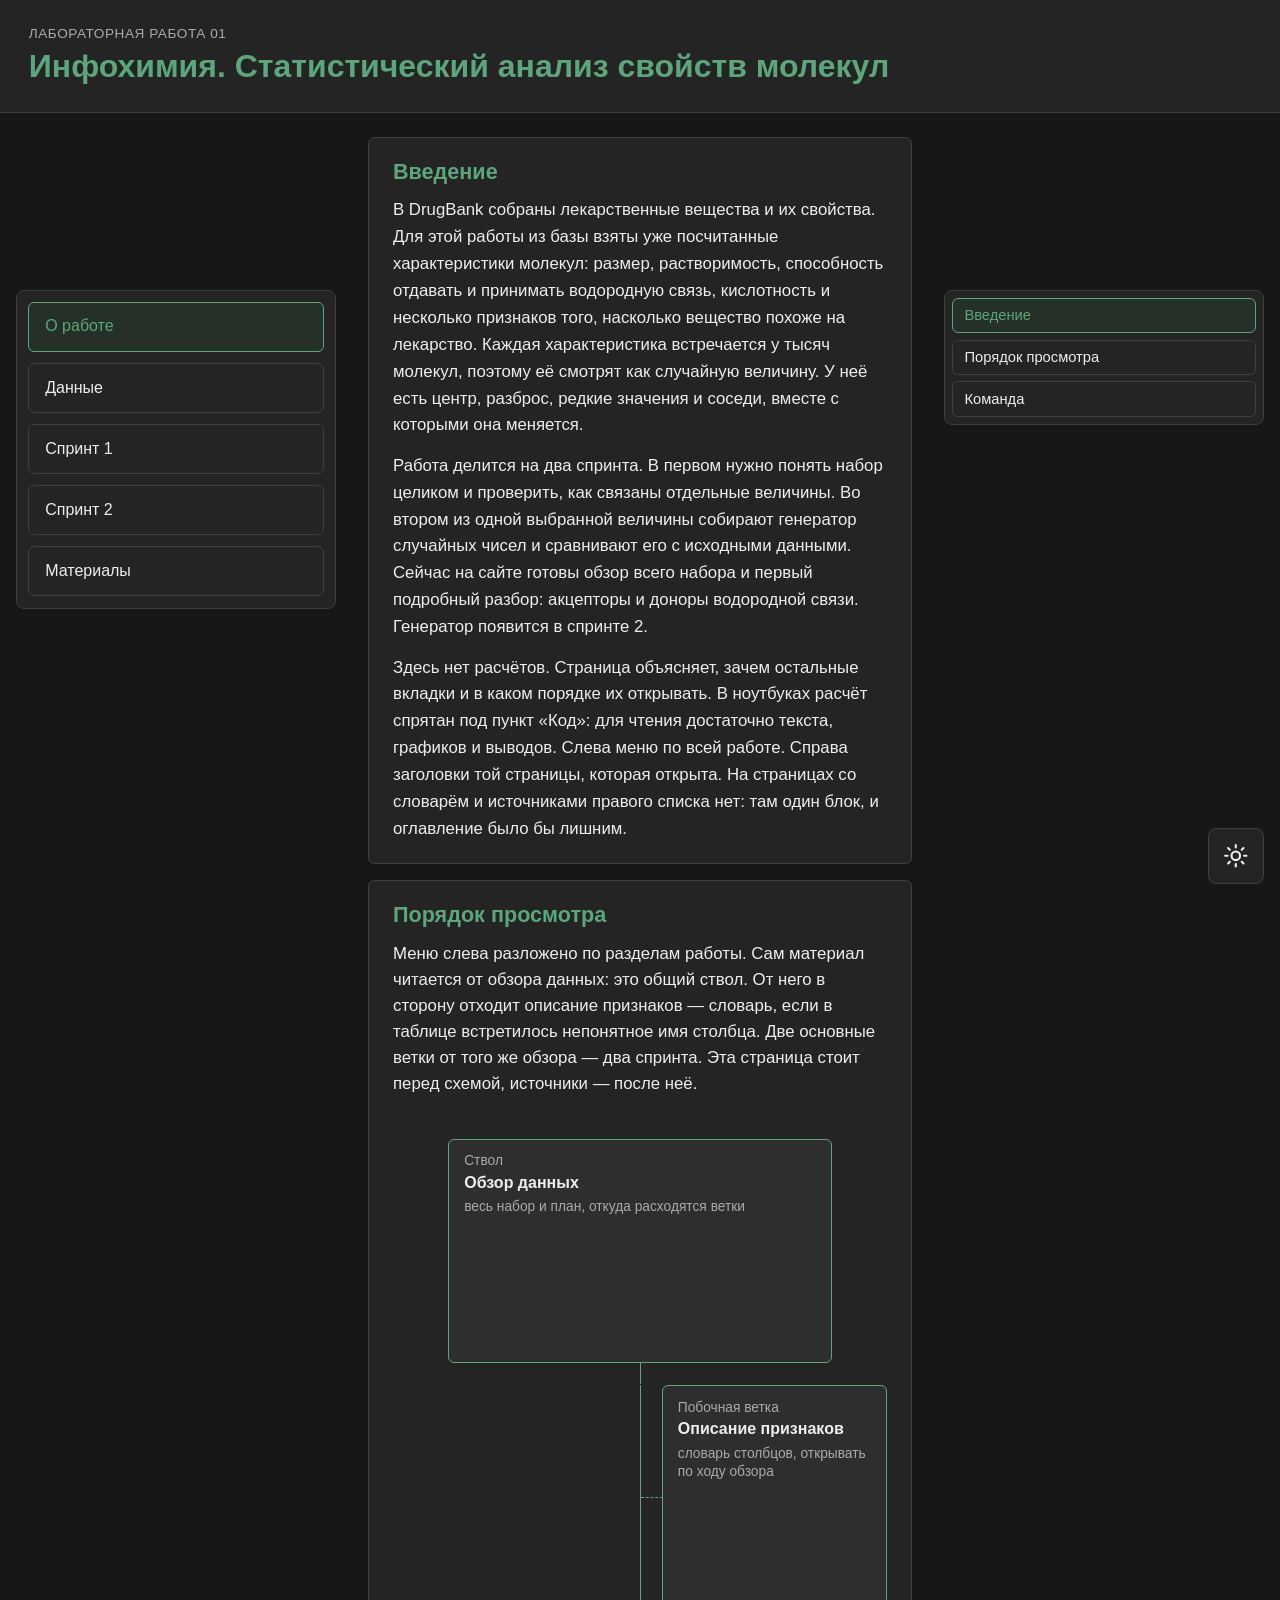
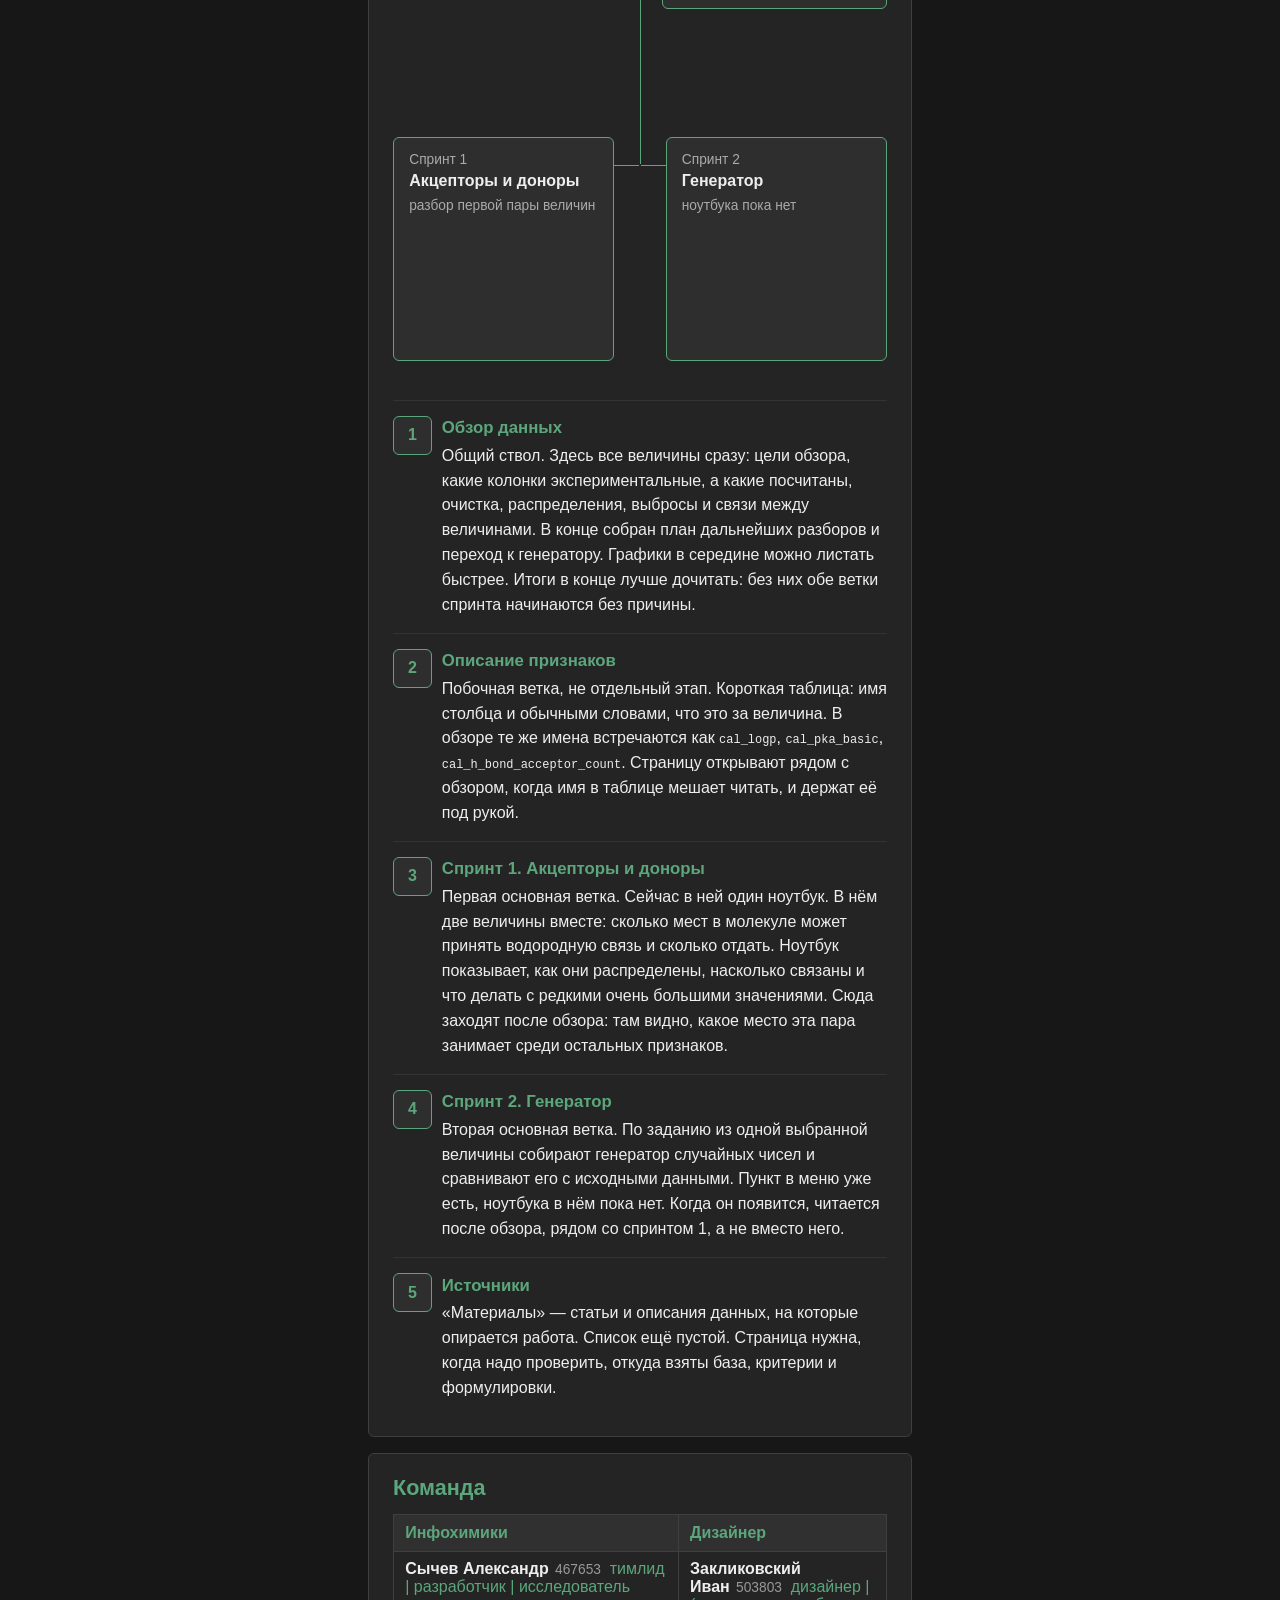
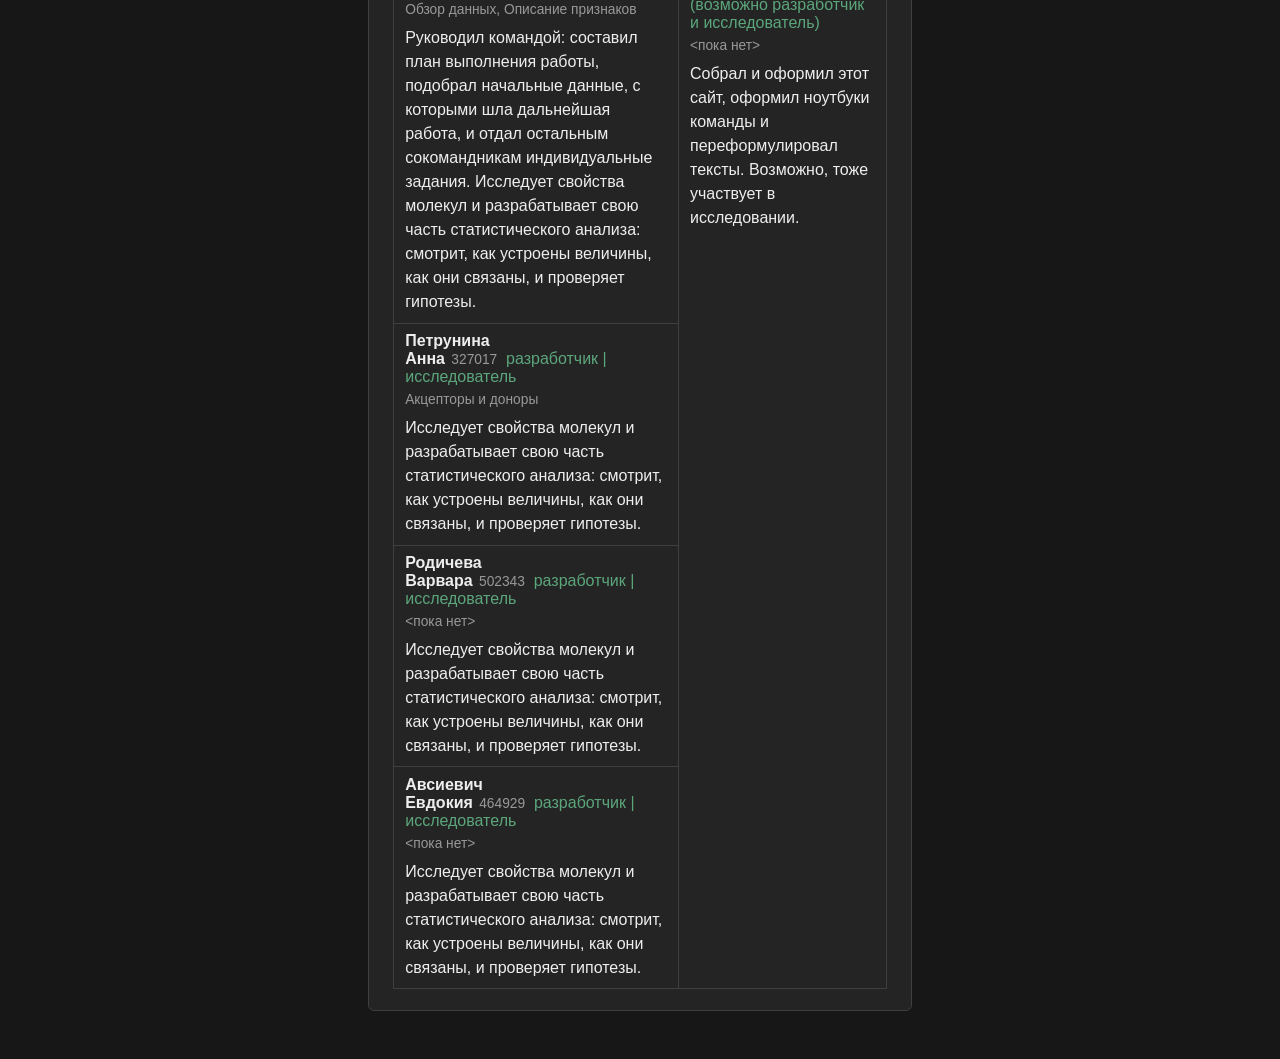
==== docs/index.html @ 73a04fc3 "docs: оформление ноутбуков - графики/таблицы/код" ====
<!DOCTYPE html>
<html lang="ru">
<head><script>(function(){try{if(localStorage.getItem('theme')!=='light')document.documentElement.setAttribute('data-theme','dark');}catch(e){}})();</script>
<meta charset="utf-8">
<title>Инфохимия. Статистический анализ свойств молекул</title>
</head>
<body>
<section class="panel" id="vvedenie"><h2>Введение</h2><div class="prose">
<p>В DrugBank собраны лекарственные вещества и их свойства. Для этой работы из базы взяты уже посчитанные характеристики молекул: размер, растворимость, способность отдавать и принимать водородную связь, кислотность и несколько признаков того, насколько вещество похоже на лекарство. Каждая характеристика встречается у тысяч молекул, поэтому её смотрят как случайную величину. У неё есть центр, разброс, редкие значения и соседи, вместе с которыми она меняется.</p>
<p>Работа делится на два спринта. В первом нужно понять набор целиком и проверить, как связаны отдельные величины. Во втором из одной выбранной величины собирают генератор случайных чисел и сравнивают его с исходными данными. Сейчас на сайте готовы обзор всего набора и первый подробный разбор: акцепторы и доноры водородной связи. Генератор появится в спринте 2.</p>
<p>Здесь нет расчётов. Страница объясняет, зачем остальные вкладки и в каком порядке их открывать. В ноутбуках расчёт спрятан под пункт «Код»: для чтения достаточно текста, графиков и выводов. Слева меню по всей работе. Справа заголовки той страницы, которая открыта. На страницах со словарём и источниками правого списка нет: там один блок, и оглавление было бы лишним.</p>
</div></section><section class="panel" id="poryadok"><h2>Порядок просмотра</h2>
<p class="lead">Меню слева разложено по разделам работы. Сам материал читается от обзора данных: это общий ствол. От него в сторону отходит описание признаков — словарь, если в таблице встретилось непонятное имя столбца. Две основные ветки от того же обзора — два спринта. Эта страница стоит перед схемой, источники — после неё.</p>
<div class="tree">
<div class="scheme-card tree-root"><span>Ствол</span><strong>Обзор данных</strong><span class="note">весь набор и план, откуда расходятся ветки</span></div>
<div class="tree-side"><div class="scheme-card"><span>Побочная ветка</span><strong>Описание признаков</strong><span class="note">словарь столбцов, открывать по ходу обзора</span></div></div>
<div class="tree-fork">
<div class="scheme-card"><span>Спринт 1</span><strong>Акцепторы и доноры</strong><span class="note">разбор первой пары величин</span></div>
<div class="scheme-card"><span>Спринт 2</span><strong>Генератор</strong><span class="note">ноутбука пока нет</span></div>
</div>
</div>
<ol class="route">
<li><div>
<h3>Обзор данных</h3>
<p>Общий ствол. Здесь все величины сразу: цели обзора, какие колонки экспериментальные, а какие посчитаны, очистка, распределения, выбросы и связи между величинами. В конце собран план дальнейших разборов и переход к генератору. Графики в середине можно листать быстрее. Итоги в конце лучше дочитать: без них обе ветки спринта начинаются без причины.</p>
</div></li>
<li><div>
<h3>Описание признаков</h3>
<p>Побочная ветка, не отдельный этап. Короткая таблица: имя столбца и обычными словами, что это за величина. В обзоре те же имена встречаются как <span class="code">cal_logp</span>, <span class="code">cal_pka_basic</span>, <span class="code">cal_h_bond_acceptor_count</span>. Страницу открывают рядом с обзором, когда имя в таблице мешает читать, и держат её под рукой.</p>
</div></li>
<li><div>
<h3>Спринт 1. Акцепторы и доноры</h3>
<p>Первая основная ветка. Сейчас в ней один ноутбук. В нём две величины вместе: сколько мест в молекуле может принять водородную связь и сколько отдать. Ноутбук показывает, как они распределены, насколько связаны и что делать с редкими очень большими значениями. Сюда заходят после обзора: там видно, какое место эта пара занимает среди остальных признаков.</p>
</div></li>
<li><div>
<h3>Спринт 2. Генератор</h3>
<p>Вторая основная ветка. По заданию из одной выбранной величины собирают генератор случайных чисел и сравнивают его с исходными данными. Пункт в меню уже есть, ноутбука в нём пока нет. Когда он появится, читается после обзора, рядом со спринтом 1, а не вместо него.</p>
</div></li>
<li><div>
<h3>Источники</h3>
<p>«Материалы» — статьи и описания данных, на которые опирается работа. Список ещё пустой. Страница нужна, когда надо проверить, откуда взяты база, критерии и формулировки.</p>
</div></li>
</ol>
</section><section class="panel" id="komanda"><h2>Команда</h2>
<table class="team">
<thead><tr><th>Инфохимики</th><th>Дизайнер</th></tr></thead>
<tbody>
<tr>
<td>
<p class="who">Сычев Александр<span class="isu">467653</span><span class="roles">тимлид | разработчик | исследователь</span></p>
<p class="files">Обзор данных, Описание признаков</p>
<p class="role">Руководил командой: составил план выполнения работы, подобрал начальные данные, с которыми шла дальнейшая работа, и отдал остальным сокомандникам индивидуальные задания. Исследует свойства молекул и разрабатывает свою часть статистического анализа: смотрит, как устроены величины, как они связаны, и проверяет гипотезы.</p>
</td>
<td rowspan="4">
<p class="who">Закликовский Иван<span class="isu">503803</span><span class="roles">дизайнер | (возможно разработчик и исследователь)</span></p>
<p class="files">&lt;пока нет&gt;</p>
<p class="role">Собрал и оформил этот сайт, оформил ноутбуки команды и переформулировал тексты. Возможно, тоже участвует в исследовании.</p>
</td>
</tr>
<tr>
<td>
<p class="who">Петрунина Анна<span class="isu">327017</span><span class="roles">разработчик | исследователь</span></p>
<p class="files">Акцепторы и доноры</p>
<p class="role">Исследует свойства молекул и разрабатывает свою часть статистического анализа: смотрит, как устроены величины, как они связаны, и проверяет гипотезы.</p>
</td>
</tr>
<tr>
<td>
<p class="who">Родичева Варвара<span class="isu">502343</span><span class="roles">разработчик | исследователь</span></p>
<p class="files">&lt;пока нет&gt;</p>
<p class="role">Исследует свойства молекул и разрабатывает свою часть статистического анализа: смотрит, как устроены величины, как они связаны, и проверяет гипотезы.</p>
</td>
</tr>
<tr>
<td>
<p class="who">Авсиевич Евдокия<span class="isu">464929</span><span class="roles">разработчик | исследователь</span></p>
<p class="files">&lt;пока нет&gt;</p>
<p class="role">Исследует свойства молекул и разрабатывает свою часть статистического анализа: смотрит, как устроены величины, как они связаны, и проверяет гипотезы.</p>
</td>
</tr>
</tbody>
</table>
</section>

<style>
:root {
    color-scheme: light;
    --bg: #f6f6f6;
    --surface: #fff;
    --surface-2: #fafafa;
    --text: #222;
    --muted: #666;
    --muted-2: #777;
    --line: #ddd;
    --line-soft: #eee;
    --line-faint: #e4e4e4;
    --hover: #eee;
    --current: #ddd;
    --table-head: #f3f3f3;
    --scheme-line: #146c34;
    --scheme-dash: #146c34;
    --heading: #146c34;
    --accent-bg: #e7f5ec;
}
html[data-theme="dark"] {
    color-scheme: dark;
    --bg: #171717;
    --surface: #242424;
    --surface-2: #2e2e2e;
    --text: #eee;
    --muted: #aaa;
    --muted-2: #999;
    --line: #3f3f3f;
    --line-soft: #333;
    --line-faint: #3a3a3a;
    --hover: #353535;
    --current: #454545;
    --table-head: #303030;
    --scheme-line: #5ca67c;
    --scheme-dash: #5ca67c;
    --heading: #5ca67c;
    --accent-bg: #243028;
    --jp-layout-color0: #242424;
    --jp-layout-color1: #242424;
    --jp-layout-color2: #2e2e2e;
    --jp-layout-color3: #3f3f3f;
    --jp-ui-font-color0: rgba(255, 255, 255, 0.9);
    --jp-ui-font-color1: rgba(255, 255, 255, 0.87);
    --jp-ui-font-color2: rgba(255, 255, 255, 0.7);
    --jp-ui-font-color3: rgba(255, 255, 255, 0.5);
    --jp-content-font-color0: rgba(255, 255, 255, 0.9);
    --jp-content-font-color1: rgba(255, 255, 255, 0.87);
    --jp-content-font-color2: rgba(255, 255, 255, 0.7);
    --jp-content-font-color3: rgba(255, 255, 255, 0.5);
    --jp-content-link-color: #9ec1ff;
    --jp-border-color0: #3f3f3f;
    --jp-border-color1: #4a4a4a;
    --jp-border-color2: #555;
    --jp-rendermime-table-row-background: transparent;
    --jp-rendermime-table-row-hover-background: #303030;
    --jp-cell-editor-background: #2e2e2e;
    --jp-mirror-editor-variable-color: #e6e6e6;
    --jp-mirror-editor-keyword-color: #7dcea0;
    --jp-mirror-editor-builtin-color: #7dcea0;
    --jp-mirror-editor-operator-color: #c4b6e0;
    --jp-mirror-editor-punctuation-color: #c8c8c8;
    --jp-mirror-editor-number-color: #e0c36a;
    --jp-mirror-editor-string-color: #e0a070;
    --jp-mirror-editor-string-2-color: #e0a070;
    --jp-mirror-editor-comment-color: #8d8d8d;
    --jp-mirror-editor-def-color: #8ec8e8;
    --jp-mirror-editor-variable-2-color: #8ec8e8;
    --jp-mirror-editor-variable-3-color: #7dcea0;
    --jp-mirror-editor-property-color: #8ec8e8;
    --jp-mirror-editor-atom-color: #8ec8e8;
    --jp-mirror-editor-meta-color: #c4b6e0;
    --jp-mirror-editor-qualifier-color: #b0b0b0;
    --jp-mirror-editor-bracket-color: #b0b0b0;
    --jp-mirror-editor-tag-color: #7dcea0;
    --jp-mirror-editor-attribute-color: #e0c36a;
    --jp-mirror-editor-error-color: #e07070;
}
body { margin: 0; font-family: sans-serif; color: var(--text); background: var(--bg); }
.topbar { padding: 1.6rem 1.8rem; background: var(--surface); border-bottom: 1px solid var(--line); }
.kicker { margin: 0; font-size: 0.85rem; letter-spacing: 0.04em; text-transform: uppercase; color: var(--muted); }
.topbar h1 { margin: 0.35rem 0 0; font-size: 2rem; line-height: 1.25; }
.layout { display: block; }
.sidebar {
    position: fixed;
    top: calc(50vh - 10rem);
    left: 1rem;
    width: 20rem;
    z-index: 5;
}
.sidebar a,
.sidebar a:hover { color: var(--text); text-decoration: none; }
.sidebar summary { display: block; list-style: none; cursor: pointer; }
.sidebar summary::-webkit-details-marker { display: none; }
.sidebar summary::marker { content: ""; }
.sidebar-box {
    display: flex;
    flex-direction: column;
    gap: 0.7rem;
    max-height: calc(100vh - 8rem);
    overflow: auto;
    overscroll-behavior: contain;
    padding: 0.7rem;
    background: var(--surface);
    border: 1px solid var(--line);
    border-radius: 8px;
}
.sidebar-box > a,
.sidebar-box > details { background: var(--surface); border: 1px solid var(--line); border-radius: 6px; }
.sidebar-box > a,
.sidebar-box > details > summary { display: block; padding: 0.8rem 1rem; border-radius: 6px; }
.sidebar-box > a:hover,
.sidebar-box > details > summary:hover { background: var(--hover); }
.sidebar details details { margin: 0.65rem 0.6rem; background: var(--surface-2); border: 1px solid var(--line-faint); border-radius: 6px; }
.sidebar details details > summary { display: block; padding: 0; border-radius: 6px; }
.sidebar details details > summary a { display: block; padding: 0.6rem 0.75rem; border-radius: 6px; }
.sidebar details details > summary a:hover { background: var(--hover); }
.notebook-item { position: relative; margin: 0.65rem 0.6rem; }
.notebook-link {
    display: block;
    margin: 0.65rem 0.6rem;
    padding: 0.6rem 0.75rem;
    border: 1px solid var(--line-faint);
    border-radius: 6px;
    background: var(--surface-2);
    color: var(--text);
}
.notebook-link:hover { background: var(--hover); }
.toc-pop .open-notebook { display: block; padding: 0.35rem 0.6rem; }
.sidebar .toc { margin: 0.2rem 0 0.4rem 1rem; padding: 0; list-style: none; }
.sidebar .empty { margin: 0.2rem 0.6rem 0.6rem; color: var(--muted-2); font-size: 0.9rem; }
.page-toc { left: auto; right: 1rem; }
.page-toc .sidebar-box { gap: 0.4rem; padding: 0.45rem; overscroll-behavior: contain; }
.page-toc .sidebar-box > a { display: block; padding: 0.45rem 0.7rem; border-radius: 6px; font-size: 0.92rem; line-height: 1.3; }
.page-toc .sidebar-box > a:hover { background: var(--hover); }
.page-toc .sidebar-box > a.is-current,
.page-toc .sidebar-box > a.is-current:hover { background: var(--current); }
.prose p { margin: 0 0 0.85rem; font-size: 1.05rem; line-height: 1.6; }
.prose p:last-child { margin-bottom: 0; }
.tree { display: flex; flex-direction: column; align-items: center; margin: 2.6rem 0 2.4rem; }
.scheme-card { display: flex; flex-direction: column; align-items: flex-start; gap: 0.28rem; width: 100%; min-height: 14rem; padding: 0.85rem 0.95rem; background: var(--surface-2); border: 1px solid var(--line); border-radius: 6px; box-sizing: border-box; }
.scheme-card span { color: var(--muted); font-size: 0.86rem; }
.scheme-card strong { font-size: 1rem; line-height: 1.3; }
.scheme-card .note { line-height: 1.35; }
.tree-root { position: relative; width: min(100%, 24rem); z-index: 1; }
.tree-root::after { content: ""; position: absolute; left: 50%; top: 100%; height: 1.4rem; border-left: 1px solid var(--scheme-line); }
.tree-side { position: relative; width: 100%; margin-top: 1.4rem; padding-left: calc(50% + 1.35rem); box-sizing: border-box; }
.tree-side::before { content: ""; position: absolute; left: 50%; top: 0; height: calc(100% + 8rem + 1.7rem); border-left: 1px solid var(--scheme-line); }
.tree-side .scheme-card { position: relative; z-index: 1; width: 100%; max-width: 20rem; }
.tree-side .scheme-card::before { content: ""; position: absolute; right: 100%; top: 50%; width: 1.35rem; border-top: 1px dashed var(--scheme-dash); }
.tree-fork { display: flex; justify-content: center; align-items: stretch; gap: 3.2rem; width: 100%; margin-top: 8rem; }
.tree-fork .scheme-card { position: relative; z-index: 1; width: min(17.5rem, calc(50% - 1.6rem)); }
.tree-fork .scheme-card:first-child::after { content: ""; position: absolute; left: 100%; top: 1.7rem; width: 1.6rem; border-top: 1px solid var(--scheme-line); }
.tree-fork .scheme-card:last-child::before { content: ""; position: absolute; right: 100%; top: 1.7rem; width: 1.6rem; border-top: 1px solid var(--scheme-line); }
.route { list-style: none; margin: 0; padding: 0; counter-reset: stop; }
.route > li { display: grid; grid-template-columns: 2.3rem 1fr; gap: 0.75rem; padding: 0.95rem 0; border-top: 1px solid var(--line-soft); }
.route > li::before { counter-increment: stop; content: counter(stop); width: 2.3rem; height: 2.3rem; display: flex; align-items: center; justify-content: center; border: 1px solid var(--line); border-radius: 6px; background: var(--surface-2); font-weight: 600; }
.route h3 { margin: 0.15rem 0 0.35rem; font-size: 1.05rem; }
.route p { margin: 0; line-height: 1.55; }
.code { font-family: monospace; font-size: 0.92em; }
.content { margin-left: 22rem; margin-right: 22rem; min-width: 0; padding: 1.5rem 1rem 3rem 1rem; }
.panel { width: 100%; padding: 1.3rem 1.5rem; background: var(--surface); border: 1px solid var(--line); border-radius: 6px; box-sizing: border-box; }
.panel + .panel { margin-top: 1rem; }
.panel h2 { margin: 0 0 0.8rem; font-size: 1.35rem; }
.panel table.team { margin-top: 0; }
.panel table.team td:first-child { font-family: sans-serif; white-space: normal; }
.team .who { margin: 0; font-weight: 600; }
.team .isu { margin-left: 0.4rem; color: var(--muted-2); font-weight: 400; font-size: 0.86rem; }
.team .roles { margin-left: 0.55rem; font-weight: 400; }
h1, h2, h3, h4, h5, h6,
.jp-RenderedHTMLCommon h1,
.jp-RenderedHTMLCommon h2,
.jp-RenderedHTMLCommon h3,
.jp-RenderedHTMLCommon h4,
.jp-RenderedHTMLCommon h5,
.jp-RenderedHTMLCommon h6 { color: var(--heading); }
.scheme-card { border-color: var(--heading); }
.route > li::before { color: var(--heading); border-color: var(--heading); }
.team th,
.team .roles { color: var(--heading); }
.sidebar:not(.page-toc) .sidebar-box > a:hover,
.sidebar:not(.page-toc) .notebook-link:hover,
.sidebar:not(.page-toc) details details > summary a:hover {
    color: var(--heading);
    border-color: var(--heading);
    background: var(--accent-bg);
}
.sidebar:not(.page-toc) .sidebar-box > details:hover { border-color: var(--heading); }
.sidebar:not(.page-toc) .sidebar-box > details > summary:hover {
    color: var(--heading);
    background: var(--accent-bg);
}
.page-toc .sidebar-box > a.is-current,
.page-toc .sidebar-box > a.is-current:hover,
.sidebar:not(.page-toc) .sidebar-box > a.is-current,
.sidebar:not(.page-toc) .sidebar-box > a.is-current:hover,
.sidebar:not(.page-toc) .notebook-link.is-current,
.sidebar:not(.page-toc) .notebook-link.is-current:hover {
    color: var(--heading);
    border-color: var(--heading);
    background: var(--accent-bg);
}
.sidebar:not(.page-toc) details details:has(a.is-current) {
    border-color: var(--heading);
    background: var(--accent-bg);
}
.sidebar:not(.page-toc) details details:has(a.is-current) > summary a {
    color: var(--heading);
    background: transparent;
}
.team .files { margin: 0.35rem 0 0; color: var(--muted-2); font-size: 0.86rem; }
.team .role { margin: 0.55rem 0 0; line-height: 1.5; }
.lead { margin: 0; font-size: 1.05rem; line-height: 1.55; }
.panel table { width: 100%; border-collapse: collapse; margin-top: 0.4rem; }
.panel th, .panel td { padding: 0.55rem 0.7rem; border: 1px solid var(--line); text-align: left; vertical-align: top; }
.panel th { background: var(--table-head); }
.panel td:first-child { font-family: monospace; white-space: nowrap; }
.code-fold {
    margin: 0.4rem 0 0.8rem;
    width: fit-content;
    max-width: 100%;
    background: var(--surface-2);
    border: 1px solid var(--line);
    border-radius: 6px;
    overflow: hidden;
}
html[data-theme="dark"] .code-fold { border-color: #e6e6e6; }
.code-fold[open] { width: 100%; }
.code-fold > summary {
    display: list-item;
    cursor: pointer;
    padding: 0.4rem 0.75rem;
    color: var(--text);
    background: transparent;
}
.code-fold[open] > summary { border-bottom: 1px solid var(--line); }
html[data-theme="dark"] .code-fold[open] > summary { border-bottom-color: #e6e6e6; }
body.jp-Notebook .code-fold .jp-InputArea-editor,
body.jp-Notebook .code-fold .highlight {
    border: none;
    box-shadow: none;
}
.table-sheet {
    margin: 0.6rem 0 0.9rem;
    padding: 0.65rem 0.7rem;
    background: var(--surface-2);
    border: 1px solid var(--line);
    border-radius: 6px;
    overflow-x: auto;
}
body.jp-Notebook .table-sheet table.dataframe {
    width: max-content;
    border-collapse: collapse;
    margin: 0;
    font-size: 0.86rem;
}
body.jp-Notebook .table-sheet table.dataframe th,
body.jp-Notebook .table-sheet table.dataframe td {
    border: 1px solid var(--line);
    padding: 0.4rem 0.55rem;
    text-align: left;
    vertical-align: middle;
    color: var(--text);
    background: transparent;
    white-space: nowrap;
}
body.jp-Notebook .table-sheet table.dataframe thead th { background: var(--table-head); }
.table-sheet-center {
    display: flex;
    justify-content: center;
    width: 100%;
    box-sizing: border-box;
}
.table-sheet-center table {
    width: max-content;
    max-width: 100%;
    margin: 0;
    border-collapse: collapse;
    table-layout: auto;
}
.table-sheet-center th,
.table-sheet-center td {
    border: 1px solid var(--line);
    padding: 0.45rem 0.7rem;
    color: var(--text);
}
.sidebar {
    font-family: sans-serif;
    font-size: 16px;
    font-weight: normal;
    line-height: 1.4;
}
.sidebar * {
    font-family: inherit;
    font-size: inherit;
    font-weight: inherit;
    line-height: inherit;
    letter-spacing: normal;
    box-sizing: border-box;
}
.sidebar a:link,
.sidebar a:visited,
.sidebar a:hover {
    color: var(--text);
    text-decoration: none;
}
.sidebar .byline {
    display: block;
    margin-top: 0.18rem;
    color: var(--muted-2);
    font-size: 0.78rem;
    font-weight: 400;
    line-height: 1.3;
}
body.jp-Notebook { background: var(--bg); color: var(--text); }
body.jp-Notebook main {
    display: block;
    background: var(--surface);
    border: 1px solid var(--line);
    border-radius: 6px;
    padding: 1.3rem 1.5rem 1.8rem;
    box-sizing: border-box;
}
body.jp-Notebook .jp-Cell,
body.jp-Notebook .jp-Cell-inputWrapper,
body.jp-Notebook .jp-InputArea,
body.jp-Notebook .jp-RenderedHTMLCommon,
body.jp-Notebook .jp-OutputArea,
body.jp-Notebook .jp-OutputArea-output {
    background: transparent;
    border: none;
    box-shadow: none;
}
body.jp-Notebook .jp-Collapser { display: none; }
html[data-theme="dark"] body.jp-Notebook .jp-InputArea-editor,
html[data-theme="dark"] body.jp-Notebook .cm-editor,
html[data-theme="dark"] body.jp-Notebook .highlight,
html[data-theme="dark"] body.jp-Notebook .highlight pre {
    background: var(--surface-2);
    color: var(--text);
}
body.jp-Notebook .jp-Cell-inputWrapper { padding: 0; }
body.jp-Notebook .jp-MarkdownCell .jp-Cell-inputWrapper {
    display: block;
    width: 100%;
}
body.jp-Notebook .jp-MarkdownCell .jp-InputArea,
body.jp-Notebook .jp-MarkdownCell .jp-RenderedMarkdown {
    display: block;
    width: 100%;
    max-width: 100%;
    box-sizing: border-box;
}
body.jp-Notebook .jp-MarkdownCell .table-sheet {
    width: 100%;
    max-width: 100%;
    box-sizing: border-box;
}
.theme-toggle {
    position: fixed;
    right: 1rem;
    bottom: 1rem;
    z-index: 30;
    width: 3.5rem;
    height: 3.5rem;
    padding: 0;
    display: flex;
    align-items: center;
    justify-content: center;
    border: 1px solid var(--line);
    border-radius: 8px;
    background: var(--surface);
    color: var(--text);
    cursor: pointer;
}
.theme-toggle svg { width: 1.6rem; height: 1.6rem; display: block; }
html[data-theme="dark"] .dataframe,
html[data-theme="dark"] .dataframe th,
html[data-theme="dark"] .dataframe td {
    color: var(--text);
    background: transparent;
    border-color: var(--line);
}
</style>
<script>window.PAGE_CHROME = {"kicker": "Лабораторная работа 01", "title": "Инфохимия. Статистический анализ свойств молекул", "sidebar": "<div class=\"sidebar-box\">\n<a href=\"index.html\">О работе</a>\n<details><summary>Данные</summary>\n<a class=\"notebook-link\" href=\"data_review.html\">Обзор данных<span class=\"byline\">Сычев Александр | 467653</span></a>\n<details><summary><a href=\"features.html\">Описание признаков<span class=\"byline\">Сычев Александр | 467653</span></a></summary></details>\n</details>\n<details><summary>Спринт 1</summary>\n<a class=\"notebook-link\" href=\"hbond_simple.html\">Акцепторы и доноры<span class=\"byline\">Петрунина Анна | 327017</span></a>\n</details>\n<details><summary>Спринт 2</summary>\n<p class=\"empty\">Ноутбуков пока нет</p>\n</details>\n<details><summary>Материалы</summary>\n<details><summary><a href=\"materials.html\">Источники</a></summary></details>\n</details>\n</div>", "sections": [{"title": "Введение", "href": "#vvedenie"}, {"title": "Порядок просмотра", "href": "#poryadok"}, {"title": "Команда", "href": "#komanda"}]};</script>
<script>
document.addEventListener("DOMContentLoaded", function () {
    var page = window.PAGE_CHROME;
    var bar = document.createElement("div");
    var layout = document.createElement("div");
    var aside = document.createElement("aside");
    var content = document.createElement("div");
    bar.className = "topbar";
    bar.innerHTML = "<p class=\"kicker\"></p><h1></h1>";
    bar.querySelector(".kicker").textContent = page.kicker;
    bar.querySelector("h1").textContent = page.title;
    layout.className = "layout";
    aside.className = "sidebar";
    aside.innerHTML = page.sidebar;
    var pageName = (location.pathname.split("/").pop() || "index.html").split("?")[0];
    aside.querySelectorAll("a").forEach(function (link) {
        var href = (link.getAttribute("href") || "").split("#")[0].split("?")[0];
        if (href.split("/").pop() === pageName) link.classList.add("is-current");
    });
    content.className = "content";
    while (document.body.firstChild) {
        content.appendChild(document.body.firstChild);
    }
    layout.appendChild(aside);
    layout.appendChild(content);
    document.body.appendChild(bar);
    document.body.appendChild(layout);

    function foldBlock(node, label) {
        var details = document.createElement("details");
        var summary = document.createElement("summary");
        details.className = "code-fold";
        summary.textContent = label;
        node.parentNode.insertBefore(details, node);
        details.appendChild(summary);
        details.appendChild(node);
    }
    document.querySelectorAll(".jp-CodeCell .jp-InputArea, .code_cell .input_area").forEach(function (area) {
        foldBlock(area, "Код");
    });
    document.querySelectorAll(".jp-RenderedImage").forEach(function (image) {
        foldBlock(image, "График");
    });
    document.querySelectorAll(".jp-RenderedHTML table.dataframe").forEach(function (table) {
        var host = table.closest(".jp-OutputArea-output") || table.parentNode;
        if (host.closest(".table-sheet")) return;
        var sheet = document.createElement("div");
        sheet.className = "table-sheet";
        host.parentNode.insertBefore(sheet, host);
        sheet.appendChild(host);
    });
    document.querySelectorAll(".jp-RenderedMarkdown table").forEach(function (table) {
        if (table.closest(".table-sheet")) return;
        var sheet = document.createElement("div");
        sheet.className = "table-sheet table-sheet-center";
        table.parentNode.insertBefore(sheet, table);
        sheet.appendChild(table);
    });

    if (page.sections && page.sections.length) {
        var right = document.createElement("aside");
        var box = document.createElement("div");
        right.className = "sidebar page-toc";
        box.className = "sidebar-box";
        page.sections.forEach(function (section) {
            var link = document.createElement("a");
            link.href = section.href;
            link.textContent = section.title;
            box.appendChild(link);
        });
        right.appendChild(box);
        document.body.appendChild(right);
    }

    var sidebars = document.querySelectorAll(".sidebar");
    var tocBox = document.querySelector(".page-toc .sidebar-box");
    var tocLinks = tocBox ? tocBox.querySelectorAll("a") : [];
    var headings = [];
    tocLinks.forEach(function (link) {
        var id = (link.getAttribute("href") || "").replace(/^#/, "");
        var heading = id ? document.getElementById(id) : null;
        if (heading) headings.push({ link: link, heading: heading });
    });
    var current = null;

    function restingTop() {
        var probe = sidebars[0];
        var previous = probe.style.top;
        probe.style.top = "";
        var top = probe.getBoundingClientRect().top;
        probe.style.top = previous;
        return top;
    }

    function markCurrent() {
        if (!headings.length || !tocBox) return;
        var line = document.querySelector(".topbar").offsetHeight + 48;
        var active = headings[0];
        var atBottom = window.scrollY > 0 && window.scrollY + window.innerHeight >= document.documentElement.scrollHeight - 8;
        if (atBottom) {
            active = headings[headings.length - 1];
        } else {
            headings.forEach(function (item) {
                if (item.heading.getBoundingClientRect().top <= line) active = item;
            });
        }
        if (active !== current) {
            if (current) current.link.classList.remove("is-current");
            active.link.classList.add("is-current");
            current = active;
            var boxRect = tocBox.getBoundingClientRect();
            var linkRect = active.link.getBoundingClientRect();
            var delta = (linkRect.top + linkRect.height / 2) - (boxRect.top + boxRect.height / 2);
            tocBox.scrollTop += delta;
        }
    }

    function placeSidebar() {
        var limit = document.querySelector(".topbar").offsetHeight;
        var rest = restingTop();
        var top = rest - Math.min(window.scrollY, limit);
        sidebars.forEach(function (sidebar) {
            sidebar.style.top = top + "px";
        });
        var room = window.innerHeight - 2 * rest + 128;
        var maxFit = window.innerHeight - (rest - limit) - 16;
        var maxHeight = Math.max(160, Math.min(room, maxFit)) + "px";
        document.querySelectorAll(".sidebar-box").forEach(function (box) {
            box.style.maxHeight = maxHeight;
        });
        markCurrent();
    }
    window.addEventListener("scroll", placeSidebar);
    window.addEventListener("resize", placeSidebar);
    placeSidebar();

    var sun = '<svg viewBox="0 0 24 24" aria-hidden="true"><circle cx="12" cy="12" r="4" fill="none" stroke="currentColor" stroke-width="2"></circle><path d="M12 2v2.2M12 19.8V22M2 12h2.2M19.8 12H22M4.8 4.8l1.6 1.6M17.6 17.6l1.6 1.6M19.2 4.8l-1.6 1.6M6.4 17.6l-1.6 1.6" fill="none" stroke="currentColor" stroke-width="2" stroke-linecap="round"></path></svg>';
    var moon = '<svg viewBox="0 0 24 24" aria-hidden="true"><path d="M21 14.5A8.5 8.5 0 1 1 9.5 3 7 7 0 0 0 21 14.5z" fill="none" stroke="currentColor" stroke-width="2" stroke-linejoin="round"></path></svg>';
    var toggle = document.createElement("button");
    toggle.type = "button";
    toggle.className = "theme-toggle";
    function paintTheme() {
        var dark = document.documentElement.getAttribute("data-theme") === "dark";
        toggle.innerHTML = dark ? sun : moon;
        toggle.setAttribute("aria-label", dark ? "Светлая тема" : "Тёмная тема");
        if (document.body.classList.contains("jp-Notebook")) {
            document.body.setAttribute("data-jp-theme-light", dark ? "false" : "true");
        }
    }
    toggle.addEventListener("click", function () {
        var dark = document.documentElement.getAttribute("data-theme") === "dark";
        if (dark) {
            document.documentElement.removeAttribute("data-theme");
            localStorage.setItem("theme", "light");
        } else {
            document.documentElement.setAttribute("data-theme", "dark");
            localStorage.setItem("theme", "dark");
        }
        paintTheme();
    });
    document.body.appendChild(toggle);
    paintTheme();
});
</script>
</body>
</html>
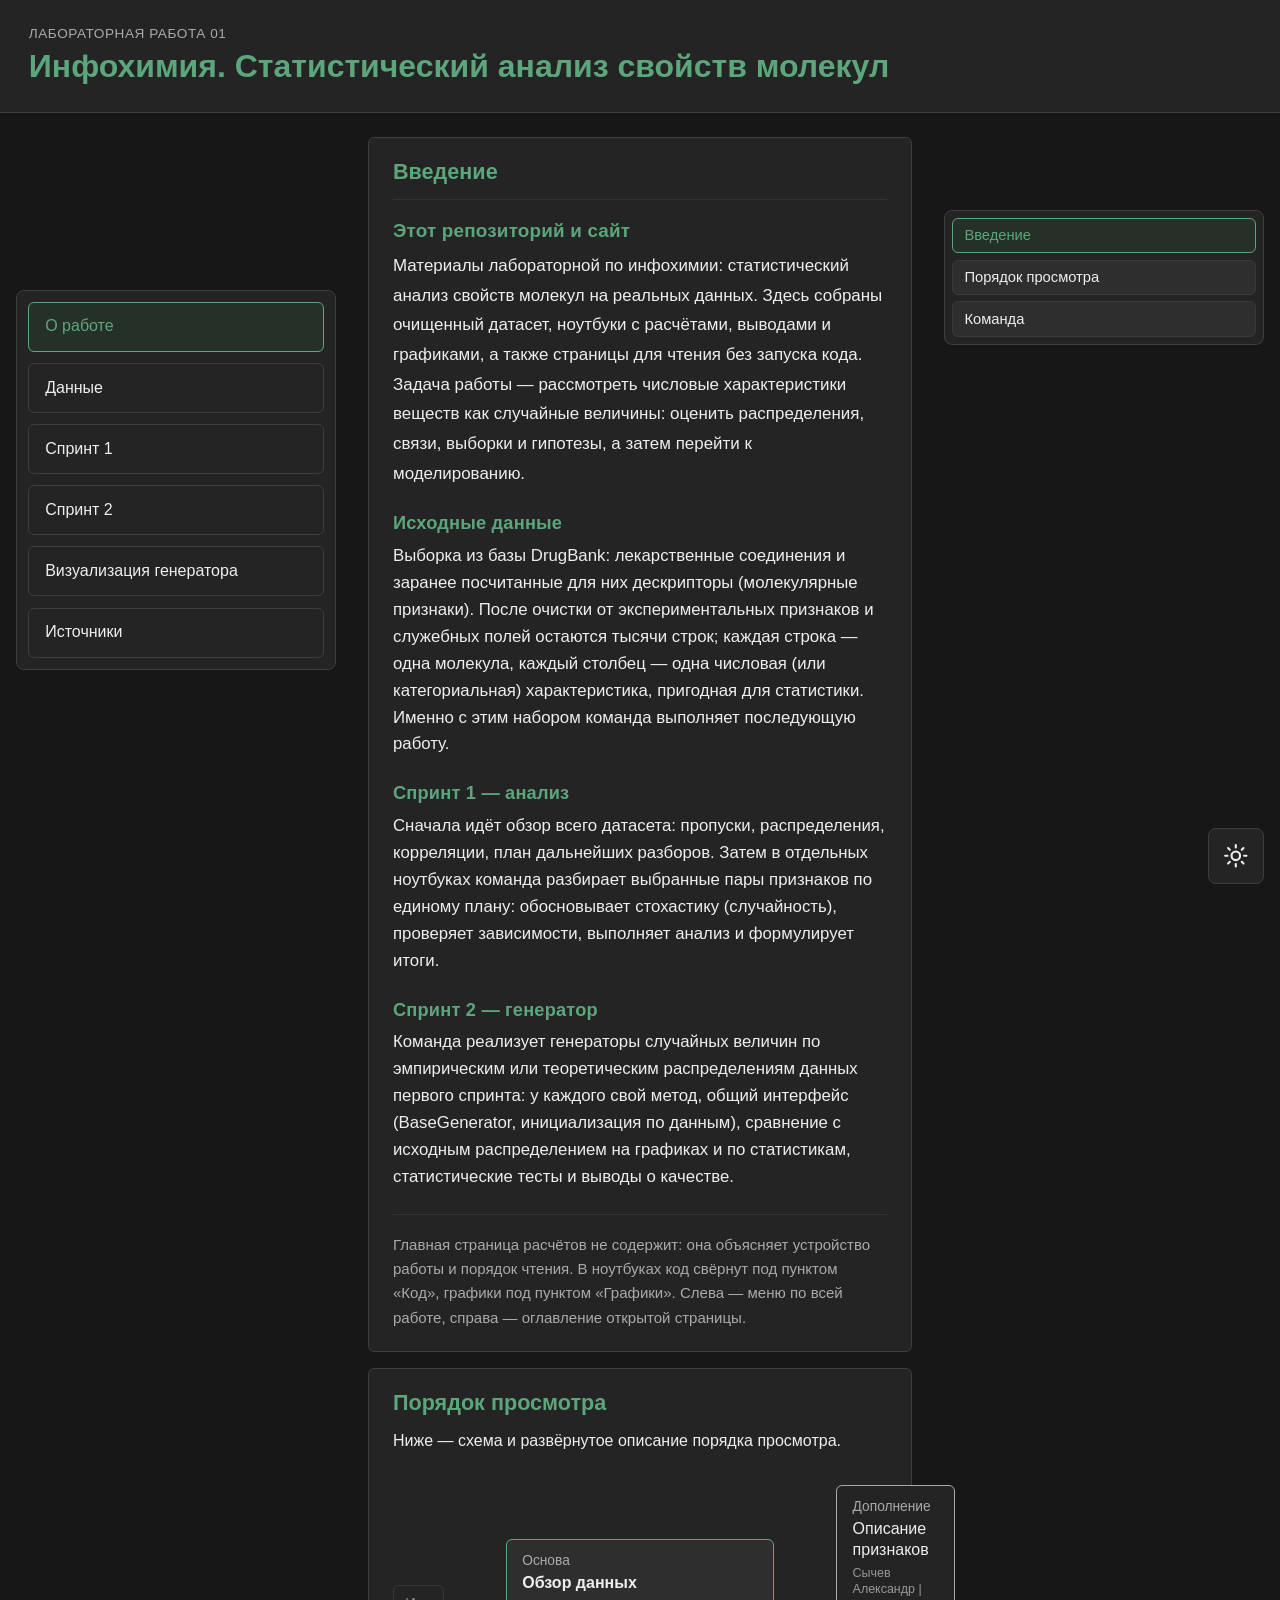
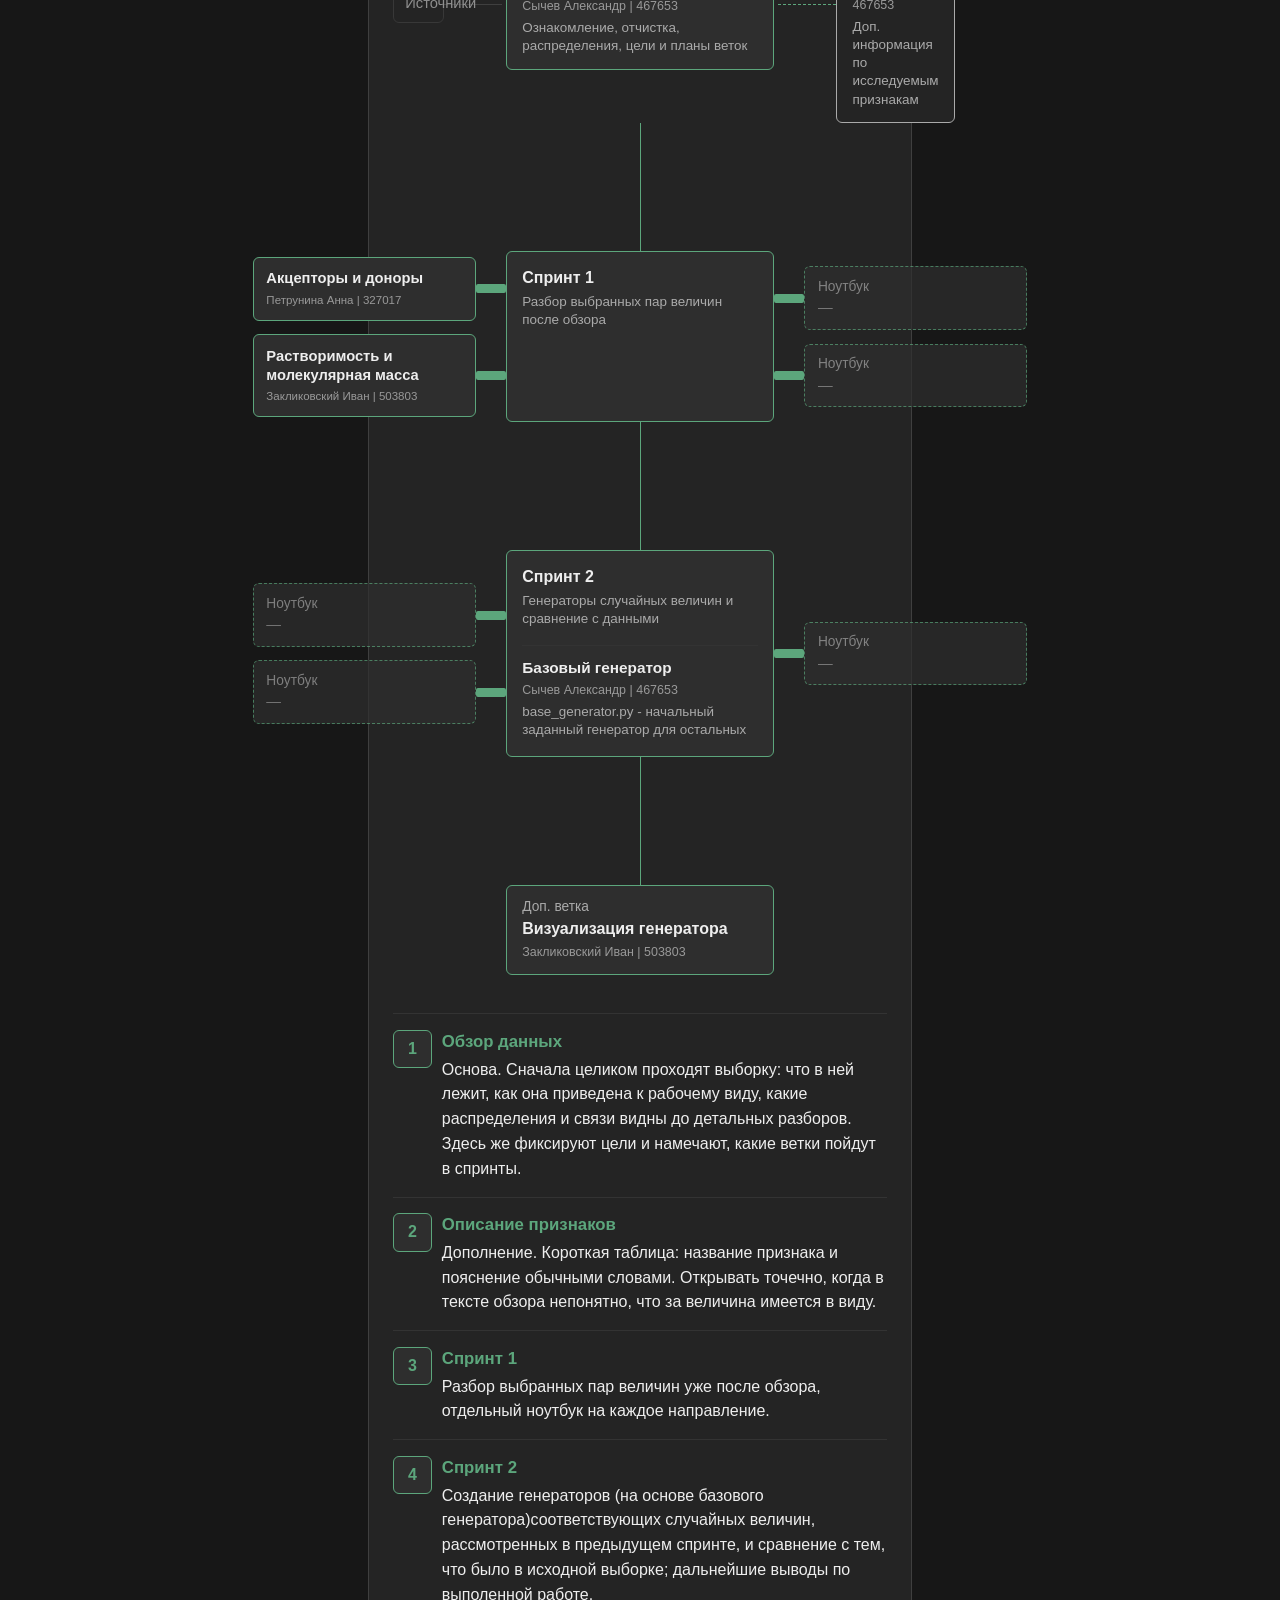
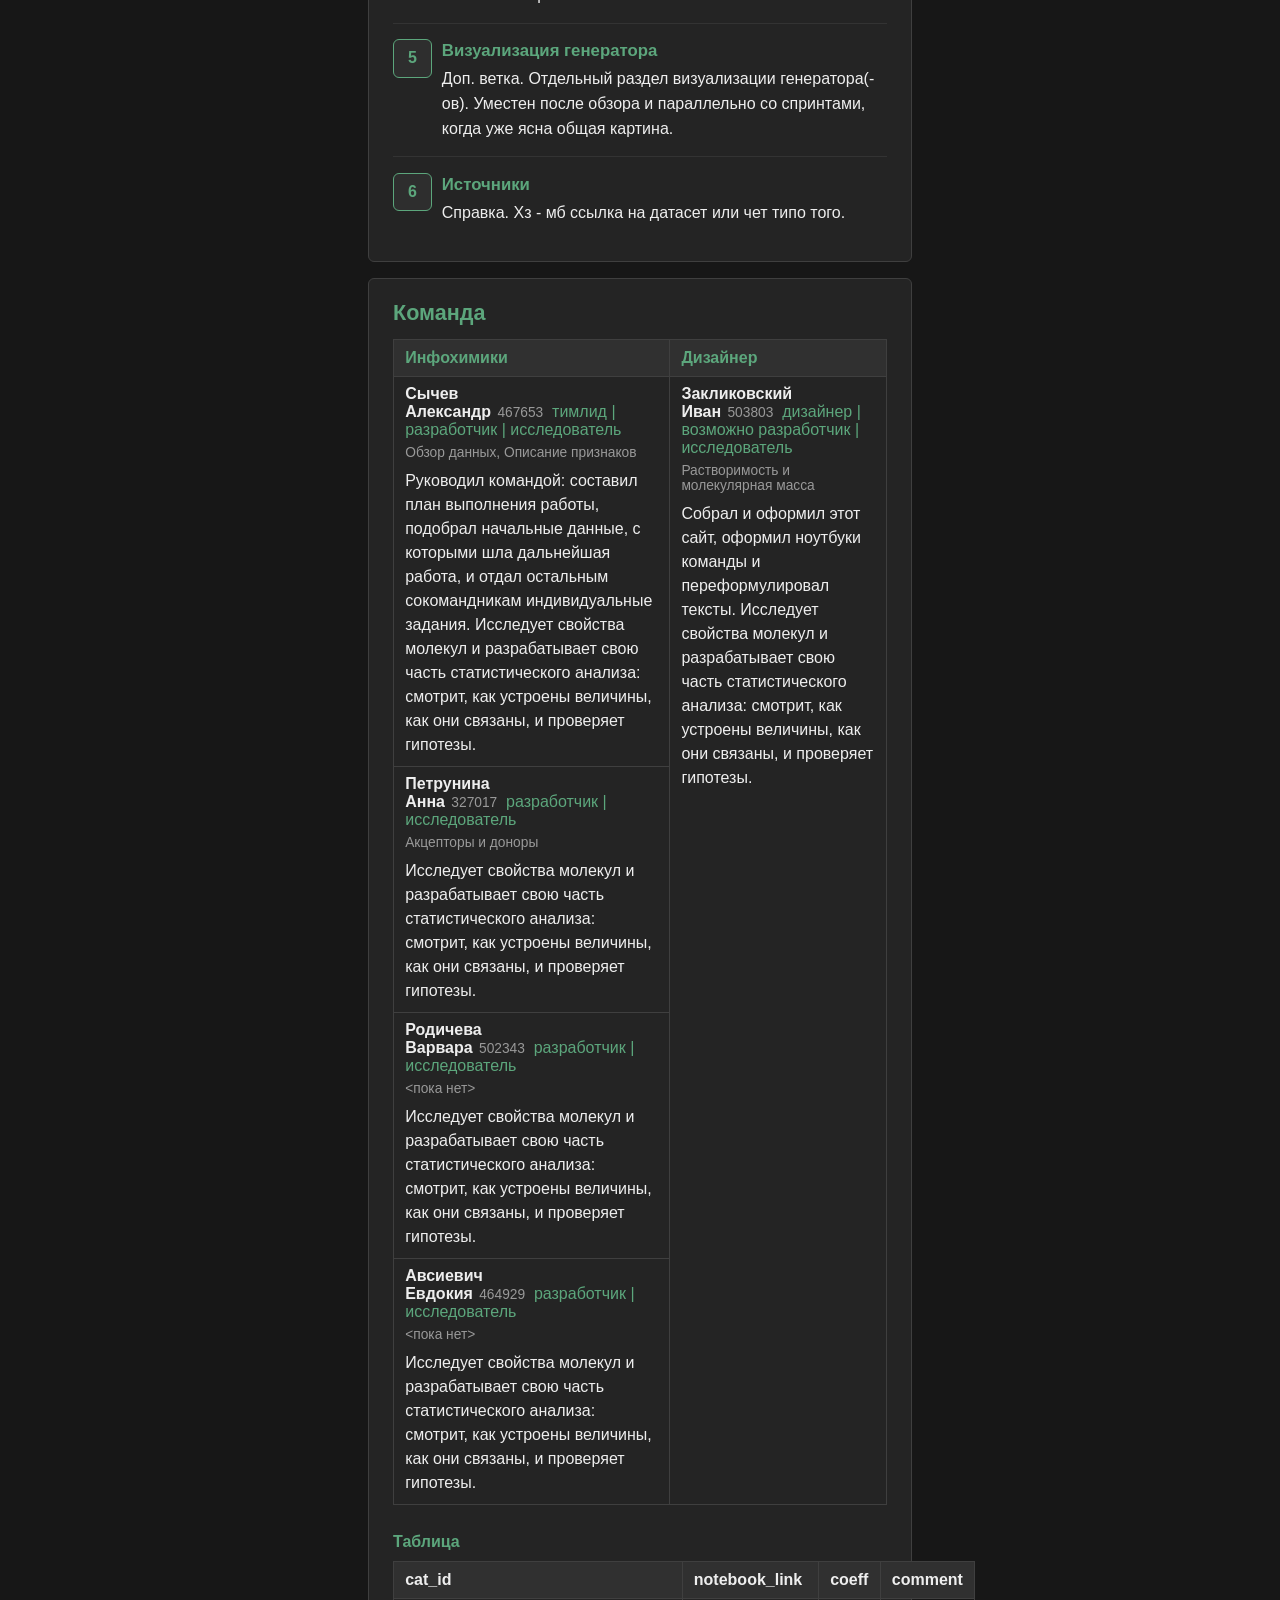
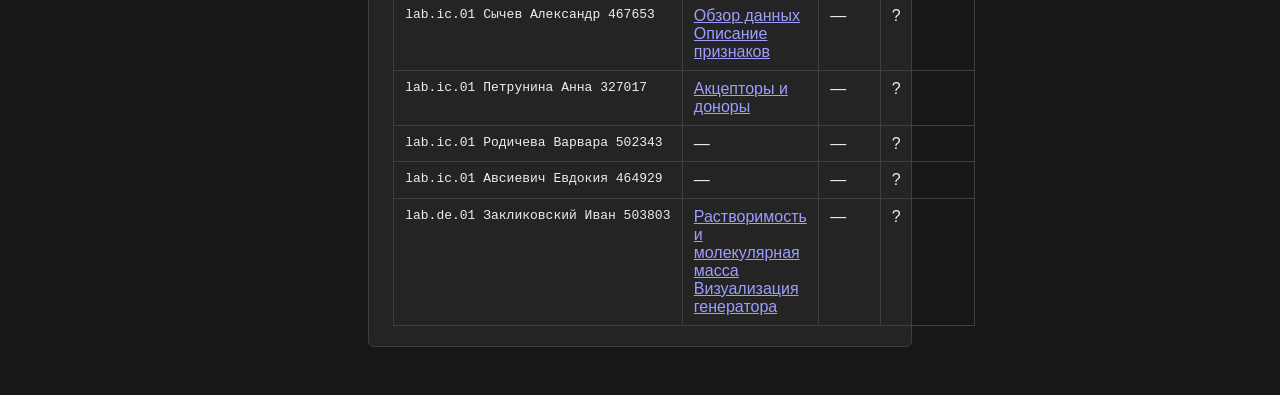
==== commit c5249b0f: "оформление главной странички, свой ноутбук (заготовка), поисковик признаков из таблички" ====
--- a/docs/index.html
+++ b/docs/index.html
@@ -5,40 +5,74 @@
 <title>Инфохимия. Статистический анализ свойств молекул</title>
 </head>
 <body>
-<section class="panel" id="vvedenie"><h2>Введение</h2><div class="prose">
-<p>В DrugBank собраны лекарственные вещества и их свойства. Для этой работы из базы взяты уже посчитанные характеристики молекул: размер, растворимость, способность отдавать и принимать водородную связь, кислотность и несколько признаков того, насколько вещество похоже на лекарство. Каждая характеристика встречается у тысяч молекул, поэтому её смотрят как случайную величину. У неё есть центр, разброс, редкие значения и соседи, вместе с которыми она меняется.</p>
-<p>Работа делится на два спринта. В первом нужно понять набор целиком и проверить, как связаны отдельные величины. Во втором из одной выбранной величины собирают генератор случайных чисел и сравнивают его с исходными данными. Сейчас на сайте готовы обзор всего набора и первый подробный разбор: акцепторы и доноры водородной связи. Генератор появится в спринте 2.</p>
-<p>Здесь нет расчётов. Страница объясняет, зачем остальные вкладки и в каком порядке их открывать. В ноутбуках расчёт спрятан под пункт «Код»: для чтения достаточно текста, графиков и выводов. Слева меню по всей работе. Справа заголовки той страницы, которая открыта. На страницах со словарём и источниками правого списка нет: там один блок, и оглавление было бы лишним.</p>
-</div></section><section class="panel" id="poryadok"><h2>Порядок просмотра</h2>
-<p class="lead">Меню слева разложено по разделам работы. Сам материал читается от обзора данных: это общий ствол. От него в сторону отходит описание признаков — словарь, если в таблице встретилось непонятное имя столбца. Две основные ветки от того же обзора — два спринта. Эта страница стоит перед схемой, источники — после неё.</p>
-<div class="tree">
-<div class="scheme-card tree-root"><span>Ствол</span><strong>Обзор данных</strong><span class="note">весь набор и план, откуда расходятся ветки</span></div>
-<div class="tree-side"><div class="scheme-card"><span>Побочная ветка</span><strong>Описание признаков</strong><span class="note">словарь столбцов, открывать по ходу обзора</span></div></div>
-<div class="tree-fork">
-<div class="scheme-card"><span>Спринт 1</span><strong>Акцепторы и доноры</strong><span class="note">разбор первой пары величин</span></div>
-<div class="scheme-card"><span>Спринт 2</span><strong>Генератор</strong><span class="note">ноутбука пока нет</span></div>
+<section class="panel" id="vvedenie"><h2>Введение</h2><div class="prose prose-intro">
+<p><strong>Этот репозиторий и сайт</strong> Материалы лабораторной по инфохимии: статистический анализ свойств молекул на реальных данных. Здесь собраны очищенный датасет, ноутбуки с расчётами, выводами и графиками, а также страницы для чтения без запуска кода. Задача работы — рассмотреть числовые характеристики веществ как случайные величины: оценить распределения, связи, выборки и гипотезы, а затем перейти к моделированию.</p>
+<p><strong>Исходные данные</strong> Выборка из базы DrugBank: лекарственные соединения и заранее посчитанные для них дескрипторы (молекулярные признаки). После очистки от экспериментальных признаков и служебных полей остаются тысячи строк; каждая строка — одна молекула, каждый столбец — одна числовая (или категориальная) характеристика, пригодная для статистики. Именно с этим набором команда выполняет последующую работу.</p>
+<p><strong>Спринт 1 — анализ</strong> Сначала идёт обзор всего датасета: пропуски, распределения, корреляции, план дальнейших разборов. Затем в отдельных ноутбуках команда разбирает выбранные пары признаков по единому плану: обосновывает стохастику (случайность), проверяет зависимости, выполняет анализ и формулирует итоги.</p>
+<p><strong>Спринт 2 — генератор</strong> Команда реализует генераторы случайных величин по эмпирическим или теоретическим распределениям данных первого спринта: у каждого свой метод, общий интерфейс (BaseGenerator, инициализация по данным), сравнение с исходным распределением на графиках и по статистикам, статистические тесты и выводы о качестве.</p>
+<p>Главная страница расчётов не содержит: она объясняет устройство работы и порядок чтения. В ноутбуках код свёрнут под пунктом «Код», графики под пунктом «Графики». Слева — меню по всей работе, справа — оглавление открытой страницы.</p>
+</div></section><section class="panel" id="poryadok"><h2>Порядок просмотра</h2><p>Ниже — схема и развёрнутое описание порядка просмотра.</p><div class="tree-v2">
+<div class="tree-v2-root">
+<div class="tree-v2-side tree-v2-side--left">
+<div class="scheme-card scheme-card--ghost scheme-card--minor scheme-card--sources-compact"><strong>Источники</strong></div>
+<span class="tree-v2-hbar tree-v2-hbar--thin tree-v2-hbar--muted" aria-hidden="true"></span>
+</div>
+<div class="scheme-card scheme-card--main"><span class="scheme-kicker">Основа</span><strong>Обзор данных</strong><span class="scheme-author">Сычев Александр | 467653</span><span class="scheme-note">Ознакомление, отчистка, распределения, цели и планы веток</span></div>
+<div class="tree-v2-side tree-v2-side--right">
+<span class="tree-v2-hbar tree-v2-hbar--thin tree-v2-hbar--dash" aria-hidden="true"></span>
+<div class="scheme-card scheme-card--side"><span class="scheme-kicker">Дополнение</span><strong>Описание признаков</strong><span class="scheme-author">Сычев Александр | 467653</span><span class="scheme-note">Доп. информация по исследуемым признакам</span></div>
+</div>
+</div>
+<span class="tree-v2-vbar tree-v2-vbar--thin tree-v2-vbar--trunk" aria-hidden="true"></span>
+
+<div class="tree-v2-sprint">
+  <div class="tree-v2-sprint-row tree-v2-sprint-row--wide">
+    <div class="tree-v2-leaves tree-v2-leaves--left"><div class="tree-v2-leaf-row"><div class="scheme-card scheme-card--leaf"><strong>Акцепторы и доноры</strong><span class="scheme-author">Петрунина Анна | 327017</span></div><span class="tree-v2-hbar tree-v2-hbar--thick" aria-hidden="true"></span></div>
+<div class="tree-v2-leaf-row"><div class="scheme-card scheme-card--leaf"><strong>Растворимость и молекулярная масса</strong><span class="scheme-author">Закликовский Иван | 503803</span></div><span class="tree-v2-hbar tree-v2-hbar--thick" aria-hidden="true"></span></div></div>
+    <div class="tree-v2-sprint-mid"><div class="scheme-card scheme-card--sprint scheme-card--sprint-wide"><strong>Спринт 1</strong><span class="scheme-note">Разбор выбранных пар величин после обзора</span></div></div>
+    <div class="tree-v2-leaves tree-v2-leaves--right"><div class="tree-v2-leaf-row"><span class="tree-v2-hbar tree-v2-hbar--thick" aria-hidden="true"></span><div class="scheme-card scheme-card--leaf scheme-card--leaf-tbd"><span class="scheme-kicker">Ноутбук</span><strong>—</strong></div></div>
+<div class="tree-v2-leaf-row"><span class="tree-v2-hbar tree-v2-hbar--thick" aria-hidden="true"></span><div class="scheme-card scheme-card--leaf scheme-card--leaf-tbd"><span class="scheme-kicker">Ноутбук</span><strong>—</strong></div></div></div>
+  </div>
+</div>
+<span class="tree-v2-vbar tree-v2-vbar--thin tree-v2-vbar--trunk" aria-hidden="true"></span>
+
+<div class="tree-v2-sprint">
+  <div class="tree-v2-sprint-row tree-v2-sprint-row--wide">
+    <div class="tree-v2-leaves tree-v2-leaves--left"><div class="tree-v2-leaf-row"><div class="scheme-card scheme-card--leaf scheme-card--leaf-tbd"><span class="scheme-kicker">Ноутбук</span><strong>—</strong></div><span class="tree-v2-hbar tree-v2-hbar--thick" aria-hidden="true"></span></div>
+<div class="tree-v2-leaf-row"><div class="scheme-card scheme-card--leaf scheme-card--leaf-tbd"><span class="scheme-kicker">Ноутбук</span><strong>—</strong></div><span class="tree-v2-hbar tree-v2-hbar--thick" aria-hidden="true"></span></div></div>
+    <div class="tree-v2-sprint-mid"><div class="scheme-card scheme-card--sprint scheme-card--sprint-wide"><strong>Спринт 2</strong><span class="scheme-note">Генераторы случайных величин и сравнение с данными</span><div class="scheme-sprint-extra"><strong>Базовый генератор</strong><span class="scheme-author">Сычев Александр | 467653</span><span class="scheme-note">base_generator.py - начальный заданный генератор для остальных</span></div></div></div>
+    <div class="tree-v2-leaves tree-v2-leaves--right"><div class="tree-v2-leaf-row"><span class="tree-v2-hbar tree-v2-hbar--thick" aria-hidden="true"></span><div class="scheme-card scheme-card--leaf scheme-card--leaf-tbd"><span class="scheme-kicker">Ноутбук</span><strong>—</strong></div></div></div>
+  </div>
+</div>
+<span class="tree-v2-vbar tree-v2-vbar--thin tree-v2-vbar--trunk" aria-hidden="true"></span>
+<div class="tree-v2-trunk-node">
+<div class="scheme-card scheme-card--main"><span class="scheme-kicker">Доп. ветка</span><strong>Визуализация генератора</strong><span class="scheme-author">Закликовский Иван | 503803</span></div>
 </div>
 </div>
 <ol class="route">
 <li><div>
 <h3>Обзор данных</h3>
-<p>Общий ствол. Здесь все величины сразу: цели обзора, какие колонки экспериментальные, а какие посчитаны, очистка, распределения, выбросы и связи между величинами. В конце собран план дальнейших разборов и переход к генератору. Графики в середине можно листать быстрее. Итоги в конце лучше дочитать: без них обе ветки спринта начинаются без причины.</p>
+<p>Основа. Сначала целиком проходят выборку: что в ней лежит, как она приведена к рабочему виду, какие распределения и связи видны до детальных разборов. Здесь же фиксируют цели и намечают, какие ветки пойдут в спринты.</p>
 </div></li>
 <li><div>
 <h3>Описание признаков</h3>
-<p>Побочная ветка, не отдельный этап. Короткая таблица: имя столбца и обычными словами, что это за величина. В обзоре те же имена встречаются как <span class="code">cal_logp</span>, <span class="code">cal_pka_basic</span>, <span class="code">cal_h_bond_acceptor_count</span>. Страницу открывают рядом с обзором, когда имя в таблице мешает читать, и держат её под рукой.</p>
+<p>Дополнение. Короткая таблица: название признака и пояснение обычными словами. Открывать точечно, когда в тексте обзора непонятно, что за величина имеется в виду.</p>
 </div></li>
 <li><div>
-<h3>Спринт 1. Акцепторы и доноры</h3>
-<p>Первая основная ветка. Сейчас в ней один ноутбук. В нём две величины вместе: сколько мест в молекуле может принять водородную связь и сколько отдать. Ноутбук показывает, как они распределены, насколько связаны и что делать с редкими очень большими значениями. Сюда заходят после обзора: там видно, какое место эта пара занимает среди остальных признаков.</p>
+<h3>Спринт 1</h3>
+<p>Разбор выбранных пар величин уже после обзора, отдельный ноутбук на каждое направление.</p>
 </div></li>
 <li><div>
-<h3>Спринт 2. Генератор</h3>
-<p>Вторая основная ветка. По заданию из одной выбранной величины собирают генератор случайных чисел и сравнивают его с исходными данными. Пункт в меню уже есть, ноутбука в нём пока нет. Когда он появится, читается после обзора, рядом со спринтом 1, а не вместо него.</p>
+<h3>Спринт 2</h3>
+<p>Создание генераторов (на основе базового генератора)соответствующих случайных величин, рассмотренных в предыдущем спринте, и сравнение с тем, что было в исходной выборке; дальнейшие выводы по выполенной работе.</p>
+</div></li>
+<li><div>
+<h3>Визуализация генератора</h3>
+<p>Доп. ветка. Отдельный раздел визуализации генератора(-ов). Уместен после обзора и параллельно со спринтами, когда уже ясна общая картина.</p>
 </div></li>
 <li><div>
 <h3>Источники</h3>
-<p>«Материалы» — статьи и описания данных, на которые опирается работа. Список ещё пустой. Страница нужна, когда надо проверить, откуда взяты база, критерии и формулировки.</p>
+<p>Справка. Хз - мб ссылка на датасет или чет типо того.</p>
 </div></li>
 </ol>
 </section><section class="panel" id="komanda"><h2>Команда</h2>
@@ -52,9 +86,9 @@
 <p class="role">Руководил командой: составил план выполнения работы, подобрал начальные данные, с которыми шла дальнейшая работа, и отдал остальным сокомандникам индивидуальные задания. Исследует свойства молекул и разрабатывает свою часть статистического анализа: смотрит, как устроены величины, как они связаны, и проверяет гипотезы.</p>
 </td>
 <td rowspan="4">
-<p class="who">Закликовский Иван<span class="isu">503803</span><span class="roles">дизайнер | (возможно разработчик и исследователь)</span></p>
-<p class="files">&lt;пока нет&gt;</p>
-<p class="role">Собрал и оформил этот сайт, оформил ноутбуки команды и переформулировал тексты. Возможно, тоже участвует в исследовании.</p>
+<p class="who">Закликовский Иван<span class="isu">503803</span><span class="roles">дизайнер | возможно разработчик | исследователь</span></p>
+<p class="files">Растворимость и молекулярная масса</p>
+<p class="role">Собрал и оформил этот сайт, оформил ноутбуки команды и переформулировал тексты. Исследует свойства молекул и разрабатывает свою часть статистического анализа: смотрит, как устроены величины, как они связаны, и проверяет гипотезы.</p>
 </td>
 </tr>
 <tr>
@@ -77,6 +111,40 @@
 <p class="files">&lt;пока нет&gt;</p>
 <p class="role">Исследует свойства молекул и разрабатывает свою часть статистического анализа: смотрит, как устроены величины, как они связаны, и проверяет гипотезы.</p>
 </td>
+</tr>
+</tbody>
+</table>
+
+<h3 class="cat-mark-title">Таблица</h3>
+<table class="cat-mark-table">
+<thead>
+<tr><th>cat_id</th><th>notebook_link</th><th>coeff</th><th>comment</th></tr>
+</thead>
+<tbody>
+<tr>
+<td>lab.ic.01 Сычев Александр 467653</td>
+<td><a href="data_review.html">Обзор данных</a><br><a href="features.html">Описание признаков</a></td>
+<td>—</td><td>?</td>
+</tr>
+<tr>
+<td>lab.ic.01 Петрунина Анна 327017</td>
+<td><a href="hbond_simple.html">Акцепторы и доноры</a></td>
+<td>—</td><td>?</td>
+</tr>
+<tr>
+<td>lab.ic.01 Родичева Варвара 502343</td>
+<td>—</td>
+<td>—</td><td>?</td>
+</tr>
+<tr>
+<td>lab.ic.01 Авсиевич Евдокия 464929</td>
+<td>—</td>
+<td>—</td><td>?</td>
+</tr>
+<tr>
+<td>lab.de.01 Закликовский Иван 503803</td>
+<td><a href="logs_mw_ktvd.html">Растворимость и молекулярная масса</a><br><a href="generator_viz.html">Визуализация генератора</a></td>
+<td>—</td><td>?</td>
 </tr>
 </tbody>
 </table>
@@ -190,11 +258,33 @@
     border-radius: 8px;
 }
 .sidebar-box > a,
-.sidebar-box > details { background: var(--surface); border: 1px solid var(--line); border-radius: 6px; }
+.sidebar-box > details {
+    background: var(--surface);
+    border: 1px solid var(--line);
+    border-radius: 6px;
+    transition: border-color 0.15s ease, background 0.15s ease;
+}
 .sidebar-box > a,
-.sidebar-box > details > summary { display: block; padding: 0.8rem 1rem; border-radius: 6px; }
-.sidebar-box > a:hover,
-.sidebar-box > details > summary:hover { background: var(--hover); }
+.sidebar-box > details > summary {
+    display: block;
+    padding: 0.8rem 1rem;
+    border-radius: 6px;
+    transition: color 0.15s ease, background 0.15s ease;
+}
+.sidebar-nav-section .sidebar-nav-panel {
+    overflow: hidden;
+    max-height: 0;
+    opacity: 0;
+    transition: max-height 0.48s ease, opacity 0.4s ease;
+}
+.sidebar-nav-section.is-open:not(.is-retracting) .sidebar-nav-panel {
+    max-height: 32rem;
+    opacity: 1;
+}
+.sidebar-nav-section.is-retracting .sidebar-nav-panel {
+    max-height: 0;
+    opacity: 0;
+}
 .sidebar details details { margin: 0.65rem 0.6rem; background: var(--surface-2); border: 1px solid var(--line-faint); border-radius: 6px; }
 .sidebar details details > summary { display: block; padding: 0; border-radius: 6px; }
 .sidebar details details > summary a { display: block; padding: 0.6rem 0.75rem; border-radius: 6px; }
@@ -213,34 +303,345 @@
 .toc-pop .open-notebook { display: block; padding: 0.35rem 0.6rem; }
 .sidebar .toc { margin: 0.2rem 0 0.4rem 1rem; padding: 0; list-style: none; }
 .sidebar .empty { margin: 0.2rem 0.6rem 0.6rem; color: var(--muted-2); font-size: 0.9rem; }
-.page-toc { left: auto; right: 1rem; }
-.page-toc .sidebar-box { gap: 0.4rem; padding: 0.45rem; overscroll-behavior: contain; }
-.page-toc .sidebar-box > a { display: block; padding: 0.45rem 0.7rem; border-radius: 6px; font-size: 0.92rem; line-height: 1.3; }
-.page-toc .sidebar-box > a:hover { background: var(--hover); }
-.page-toc .sidebar-box > a.is-current,
-.page-toc .sidebar-box > a.is-current:hover { background: var(--current); }
+.sidebar.page-toc {
+    left: auto;
+    right: 1rem;
+    display: flex;
+    flex-direction: column;
+    align-items: stretch;
+    gap: 0.55rem;
+}
+.page-toc .sidebar-box.page-toc-box {
+    flex: 1 1 auto;
+    min-height: 0;
+    gap: 0.55rem;
+    padding: 0.45rem;
+    overscroll-behavior: contain;
+}
+.page-toc .sidebar-box.feature-lookup-box {
+    flex: 0 0 auto;
+    padding: 0;
+    border: none;
+    background: transparent;
+    overflow: visible;
+}
+.page-toc-scroll {
+    display: flex;
+    flex-direction: column;
+    gap: 0.4rem;
+    flex: 1 1 auto;
+    min-height: 0;
+    overflow: auto;
+    overscroll-behavior: contain;
+}
+.page-toc .page-toc-scroll > a {
+    display: block;
+    padding: 0.45rem 0.7rem;
+    border-radius: 6px;
+    font-size: 0.92rem;
+    line-height: 1.3;
+    border: 1px solid var(--line-faint);
+    background: var(--surface-2);
+}
+.page-toc .page-toc-scroll > a:hover { background: var(--hover); }
+.page-toc .page-toc-scroll > a.is-current,
+.page-toc .page-toc-scroll > a.is-current:hover {
+    border-color: var(--heading);
+    color: var(--heading);
+    background: var(--accent-bg);
+}
+.feature-lookup-field {
+    display: flex;
+    flex-direction: column;
+    align-items: stretch;
+    gap: 0;
+    width: 100%;
+    border: 1px solid var(--line-faint);
+    border-radius: 6px;
+    background: var(--surface-2);
+    overflow: hidden;
+    transition: border-color 0.15s ease, background 0.15s ease;
+}
+.feature-lookup-field.is-match {
+    border-color: var(--heading);
+}
+.feature-lookup-field.is-invalid { border-color: #c55; }
+.feature-lookup-search {
+    display: flex;
+    align-items: center;
+    gap: 0.4rem;
+    padding: 0 0.55rem 0 0.65rem;
+    min-height: 2.35rem;
+    transition: color 0.15s ease, background 0.15s ease;
+}
+.feature-lookup-field.is-match .feature-lookup-search {
+    color: var(--heading);
+    background: var(--accent-bg);
+}
+.feature-lookup-icon {
+    flex: 0 0 auto;
+    display: flex;
+    width: 1.05rem;
+    height: 1.05rem;
+    color: var(--muted-2);
+}
+.feature-lookup-field.is-match .feature-lookup-icon { color: var(--heading); }
+.feature-lookup-icon svg { display: block; width: 100%; height: 100%; }
+.feature-lookup-input {
+    display: block;
+    flex: 1 1 auto;
+    width: 100%;
+    min-width: 0;
+    box-sizing: border-box;
+    padding: 0.45rem 0.65rem 0.45rem 0;
+    border: 0;
+    border-radius: 0;
+    font: inherit;
+    font-size: 0.92rem;
+    line-height: 1.3;
+    color: var(--text);
+    background: transparent;
+    transition: color 0.15s ease;
+}
+.feature-lookup-field.is-match .feature-lookup-input { color: var(--heading); }
+.feature-lookup-input:focus { outline: none; }
+.feature-lookup-input::placeholder { color: var(--muted-2); }
+.feature-lookup-result {
+    padding: 0.5rem 0.7rem 0.65rem;
+    border-top: 1px solid var(--line-soft);
+    font-size: 0.84rem;
+    line-height: 1.4;
+}
+.feature-lookup-desc { margin: 0 0 0.35rem; color: var(--text); }
+.feature-lookup-kind { margin: 0; color: var(--muted-2); font-size: 0.8rem; }
+.feature-lookup-miss { margin: 0; color: var(--muted-2); }
 .prose p { margin: 0 0 0.85rem; font-size: 1.05rem; line-height: 1.6; }
 .prose p:last-child { margin-bottom: 0; }
-.tree { display: flex; flex-direction: column; align-items: center; margin: 2.6rem 0 2.4rem; }
-.scheme-card { display: flex; flex-direction: column; align-items: flex-start; gap: 0.28rem; width: 100%; min-height: 14rem; padding: 0.85rem 0.95rem; background: var(--surface-2); border: 1px solid var(--line); border-radius: 6px; box-sizing: border-box; }
-.scheme-card span { color: var(--muted); font-size: 0.86rem; }
-.scheme-card strong { font-size: 1rem; line-height: 1.3; }
-.scheme-card .note { line-height: 1.35; }
-.tree-root { position: relative; width: min(100%, 24rem); z-index: 1; }
-.tree-root::after { content: ""; position: absolute; left: 50%; top: 100%; height: 1.4rem; border-left: 1px solid var(--scheme-line); }
-.tree-side { position: relative; width: 100%; margin-top: 1.4rem; padding-left: calc(50% + 1.35rem); box-sizing: border-box; }
-.tree-side::before { content: ""; position: absolute; left: 50%; top: 0; height: calc(100% + 8rem + 1.7rem); border-left: 1px solid var(--scheme-line); }
-.tree-side .scheme-card { position: relative; z-index: 1; width: 100%; max-width: 20rem; }
-.tree-side .scheme-card::before { content: ""; position: absolute; right: 100%; top: 50%; width: 1.35rem; border-top: 1px dashed var(--scheme-dash); }
-.tree-fork { display: flex; justify-content: center; align-items: stretch; gap: 3.2rem; width: 100%; margin-top: 8rem; }
-.tree-fork .scheme-card { position: relative; z-index: 1; width: min(17.5rem, calc(50% - 1.6rem)); }
-.tree-fork .scheme-card:first-child::after { content: ""; position: absolute; left: 100%; top: 1.7rem; width: 1.6rem; border-top: 1px solid var(--scheme-line); }
-.tree-fork .scheme-card:last-child::before { content: ""; position: absolute; right: 100%; top: 1.7rem; width: 1.6rem; border-top: 1px solid var(--scheme-line); }
+.prose-intro { font-size: 1.02rem; line-height: 1.72; }
+.prose-intro p { margin: 0 0 1.45rem; }
+.prose-intro p:last-child {
+    margin-top: 0.5rem;
+    padding-top: 1.1rem;
+    border-top: 1px solid var(--line-soft);
+    font-size: 0.94rem;
+    line-height: 1.62;
+    color: var(--muted);
+}
+.prose-intro p > strong {
+    display: block;
+    margin-bottom: 0.45rem;
+    font-size: 1.14rem;
+    font-weight: 600;
+    line-height: 1.35;
+    color: var(--heading);
+    letter-spacing: 0.01em;
+}
+.prose-intro p:first-child > strong { font-size: 1.18rem; }
+.prose-intro p:first-child {
+    font-size: 1.06rem;
+    line-height: 1.75;
+}
+.panel#vvedenie h2 {
+    margin-bottom: 1.15rem;
+    padding-bottom: 0.9rem;
+    border-bottom: 1px solid var(--line-soft);
+}
+.scheme-card {
+    display: flex;
+    flex-direction: column;
+    align-items: flex-start;
+    gap: 0.28rem;
+    width: 100%;
+    max-width: 17.5rem;
+    padding: 0.85rem 0.95rem;
+    background: var(--surface-2);
+    border: 1px solid var(--line);
+    border-radius: 6px;
+    box-sizing: border-box;
+}
+.scheme-card strong { font-size: 1rem; line-height: 1.3; font-weight: 600; }
+.scheme-kicker { color: var(--muted); font-size: 0.86rem; }
+.scheme-author { color: var(--muted-2); font-size: 0.78rem; line-height: 1.3; }
+.scheme-note { color: var(--muted); font-size: 0.84rem; line-height: 1.35; }
+.tree-v2 {
+    display: flex;
+    flex-direction: column;
+    align-items: center;
+    margin: 2.2rem 0 2.4rem;
+    --tree-thick: 9px;
+    --tree-arm: 2.35rem;
+    --tree-arm-wide: 1.88rem;
+    --tree-card: 16.75rem;
+    --tree-card-leaf: 13.96rem;
+}
+.tree-v2 .scheme-card--leaf {
+    width: var(--tree-card-leaf);
+    max-width: var(--tree-card-leaf);
+    padding: 0.72rem 0.8rem;
+    box-sizing: border-box;
+}
+.tree-v2 .scheme-card--leaf strong { font-size: 0.92rem; }
+.tree-v2 .scheme-card--leaf .scheme-author { font-size: 0.72rem; }
+.tree-v2-root { --tree-arm: 3.65rem; }
+.tree-v2-root .scheme-card {
+    width: var(--tree-card);
+    max-width: var(--tree-card);
+    box-sizing: border-box;
+}
+.tree-v2-root {
+    display: grid;
+    grid-template-columns: minmax(0, 1fr) auto minmax(0, 1fr);
+    align-items: center;
+    gap: 0;
+    column-gap: 0.25rem;
+    width: min(100%, 52rem);
+}
+.tree-v2-sprint-mid .scheme-card--sprint-wide {
+    width: var(--tree-card);
+    max-width: var(--tree-card);
+    min-width: var(--tree-card);
+    min-height: 9.75rem;
+    padding: 0.95rem 0.95rem 1.05rem;
+    justify-content: flex-start;
+    align-items: flex-start;
+    box-sizing: border-box;
+}
+.tree-v2-sprint-mid .scheme-card--sprint-wide .scheme-note { line-height: 1.35; }
+.scheme-sprint-extra {
+    width: 100%;
+    margin-top: 0.75rem;
+    padding-top: 0.75rem;
+    border-top: 1px solid var(--line-soft);
+    display: flex;
+    flex-direction: column;
+    align-items: flex-start;
+    gap: 0.28rem;
+}
+.scheme-sprint-extra strong { font-size: 0.96rem; }
+.tree-v2-side { display: flex; align-items: center; gap: 0; min-width: 0; }
+.tree-v2-side--left { justify-content: flex-end; }
+.tree-v2-side--right { justify-content: flex-start; }
+.tree-v2-hbar--thin {
+    display: block;
+    width: var(--tree-arm);
+    height: 0;
+    flex: 0 0 var(--tree-arm);
+    border-top: 1px solid var(--scheme-line);
+    background: none;
+}
+.tree-v2-hbar--thick {
+    display: block;
+    width: var(--tree-arm);
+    height: var(--tree-thick);
+    flex: 0 0 var(--tree-arm);
+    background: var(--heading);
+    border-radius: 2px;
+    align-self: center;
+}
+.tree-v2-hbar--dash { border-top-style: dashed; border-top-color: var(--scheme-dash); }
+.tree-v2-hbar--muted { border-top-color: var(--line); }
+.tree-v2-vbar--thin {
+    display: block;
+    width: 0;
+    height: 1.6rem;
+    margin: 0.2rem auto;
+    border-left: 1px solid var(--scheme-line);
+}
+.tree-v2-vbar--trunk {
+    height: 8rem;
+    margin: 0 auto;
+    flex-shrink: 0;
+}
+.tree-v2-trunk-node {
+    display: flex;
+    justify-content: center;
+    width: min(100%, 58rem);
+}
+.tree-v2-trunk-node .scheme-card {
+    width: var(--tree-card);
+    max-width: var(--tree-card);
+}
+.tree-v2-sprint {
+    display: flex;
+    flex-direction: column;
+    align-items: center;
+    width: min(100%, 58rem);
+}
+.tree-v2-sprint-row {
+    display: flex;
+    flex-direction: row;
+    align-items: stretch;
+    justify-content: center;
+    gap: 0;
+    width: 100%;
+    --tree-arm: var(--tree-arm-wide);
+}
+.tree-v2-sprint-row--wide { width: min(100%, 58rem); }
+.tree-v2-sprint-mid {
+    display: flex;
+    justify-content: center;
+    align-items: stretch;
+    flex: 0 0 auto;
+    align-self: stretch;
+}
+.tree-v2-sprint-mid .scheme-card--sprint-wide {
+    flex: 1 1 auto;
+    align-self: stretch;
+    height: 100%;
+}
+.tree-v2-leaves {
+    display: flex;
+    flex-direction: column;
+    gap: 0.85rem;
+    padding: 0.35rem 0;
+    flex: 0 0 auto;
+    align-self: center;
+}
+.scheme-card--leaf-tbd {
+    border-color: var(--line-faint);
+    border-style: dashed;
+    opacity: 0.7;
+}
+.scheme-card--leaf-tbd strong { color: var(--muted-2); font-weight: 500; }
+.tree-v2-leaves--left { align-items: flex-end; padding-right: 0; }
+.tree-v2-leaves--right { align-items: flex-start; padding-left: 0; }
+.tree-v2-leaf-row { display: flex; align-items: center; gap: 0; }
+.scheme-card--main,
+.scheme-card--sprint,
+.scheme-card--leaf { border-color: var(--heading); }
+.scheme-card--side {
+    border-color: var(--muted);
+    background: var(--surface);
+    color: var(--muted-2);
+}
+.scheme-card--side strong { color: var(--text); font-weight: 500; }
+.scheme-card--ghost.scheme-card--minor {
+    border-color: var(--line-faint);
+    background: transparent;
+    color: var(--muted-2);
+    opacity: 0.92;
+}
+.scheme-card--ghost.scheme-card--minor strong {
+    color: var(--muted-2);
+    font-weight: 500;
+    font-size: 0.88rem;
+}
+.tree-v2-root .scheme-card--sources-compact {
+    width: auto;
+    max-width: none;
+    min-width: 0;
+    padding: 0.5rem 0.7rem;
+    gap: 0;
+}
+.tree-v2-root .scheme-card--sources-compact strong {
+    font-size: 0.92rem;
+}
 .route { list-style: none; margin: 0; padding: 0; counter-reset: stop; }
 .route > li { display: grid; grid-template-columns: 2.3rem 1fr; gap: 0.75rem; padding: 0.95rem 0; border-top: 1px solid var(--line-soft); }
 .route > li::before { counter-increment: stop; content: counter(stop); width: 2.3rem; height: 2.3rem; display: flex; align-items: center; justify-content: center; border: 1px solid var(--line); border-radius: 6px; background: var(--surface-2); font-weight: 600; }
 .route h3 { margin: 0.15rem 0 0.35rem; font-size: 1.05rem; }
 .route p { margin: 0; line-height: 1.55; }
+.route p.route-sub { margin-top: 0.55rem; color: var(--muted); font-size: 0.98rem; }
 .code { font-family: monospace; font-size: 0.92em; }
 .content { margin-left: 22rem; margin-right: 22rem; min-width: 0; padding: 1.5rem 1rem 3rem 1rem; }
 .panel { width: 100%; padding: 1.3rem 1.5rem; background: var(--surface); border: 1px solid var(--line); border-radius: 6px; box-sizing: border-box; }
@@ -258,26 +659,32 @@
 .jp-RenderedHTMLCommon h4,
 .jp-RenderedHTMLCommon h5,
 .jp-RenderedHTMLCommon h6 { color: var(--heading); }
-.scheme-card { border-color: var(--heading); }
 .route > li::before { color: var(--heading); border-color: var(--heading); }
 .team th,
 .team .roles { color: var(--heading); }
 .sidebar:not(.page-toc) .sidebar-box > a:hover,
+.sidebar:not(.page-toc) .sidebar-box > a.is-current,
+.sidebar:not(.page-toc) .sidebar-box > a.is-current:hover {
+    color: var(--heading);
+    border-color: var(--heading);
+    background: var(--accent-bg);
+}
+.sidebar:not(.page-toc) .sidebar-box > details:has(> summary:hover) {
+    border-color: var(--heading);
+    background: var(--accent-bg);
+}
+.sidebar:not(.page-toc) .sidebar-box > details > summary:hover {
+    color: var(--heading);
+    background: var(--accent-bg);
+}
 .sidebar:not(.page-toc) .notebook-link:hover,
 .sidebar:not(.page-toc) details details > summary a:hover {
     color: var(--heading);
     border-color: var(--heading);
     background: var(--accent-bg);
 }
-.sidebar:not(.page-toc) .sidebar-box > details:hover { border-color: var(--heading); }
-.sidebar:not(.page-toc) .sidebar-box > details > summary:hover {
-    color: var(--heading);
-    background: var(--accent-bg);
-}
-.page-toc .sidebar-box > a.is-current,
-.page-toc .sidebar-box > a.is-current:hover,
-.sidebar:not(.page-toc) .sidebar-box > a.is-current,
-.sidebar:not(.page-toc) .sidebar-box > a.is-current:hover,
+.page-toc .page-toc-scroll > a.is-current,
+.page-toc .page-toc-scroll > a.is-current:hover,
 .sidebar:not(.page-toc) .notebook-link.is-current,
 .sidebar:not(.page-toc) .notebook-link.is-current:hover {
     color: var(--heading);
@@ -294,7 +701,13 @@
 }
 .team .files { margin: 0.35rem 0 0; color: var(--muted-2); font-size: 0.86rem; }
 .team .role { margin: 0.55rem 0 0; line-height: 1.5; }
-.lead { margin: 0; font-size: 1.05rem; line-height: 1.55; }
+.cat-mark-title {
+    margin: 1.75rem 0 0.65rem;
+    font-size: 1rem;
+    font-weight: 600;
+    color: var(--heading);
+}
+.cat-mark-table { margin-top: 0; }
 .panel table { width: 100%; border-collapse: collapse; margin-top: 0.4rem; }
 .panel th, .panel td { padding: 0.55rem 0.7rem; border: 1px solid var(--line); text-align: left; vertical-align: top; }
 .panel th { background: var(--table-head); }
@@ -396,6 +809,19 @@
     font-weight: 400;
     line-height: 1.3;
 }
+.sidebar:not(.page-toc) .byline-reveal .byline {
+    margin-top: 0;
+    max-height: 0;
+    opacity: 0;
+    overflow: hidden;
+    transition: opacity 0.15s ease, max-height 0.15s ease, margin-top 0.15s ease;
+}
+.sidebar:not(.page-toc) .byline-reveal:hover .byline,
+.sidebar:not(.page-toc) .byline-reveal.is-current .byline {
+    max-height: 2.5rem;
+    opacity: 1;
+    margin-top: 0.18rem;
+}
 body.jp-Notebook { background: var(--bg); color: var(--text); }
 body.jp-Notebook main {
     display: block;
@@ -466,7 +892,7 @@
     border-color: var(--line);
 }
 </style>
-<script>window.PAGE_CHROME = {"kicker": "Лабораторная работа 01", "title": "Инфохимия. Статистический анализ свойств молекул", "sidebar": "<div class=\"sidebar-box\">\n<a href=\"index.html\">О работе</a>\n<details><summary>Данные</summary>\n<a class=\"notebook-link\" href=\"data_review.html\">Обзор данных<span class=\"byline\">Сычев Александр | 467653</span></a>\n<details><summary><a href=\"features.html\">Описание признаков<span class=\"byline\">Сычев Александр | 467653</span></a></summary></details>\n</details>\n<details><summary>Спринт 1</summary>\n<a class=\"notebook-link\" href=\"hbond_simple.html\">Акцепторы и доноры<span class=\"byline\">Петрунина Анна | 327017</span></a>\n</details>\n<details><summary>Спринт 2</summary>\n<p class=\"empty\">Ноутбуков пока нет</p>\n</details>\n<details><summary>Материалы</summary>\n<details><summary><a href=\"materials.html\">Источники</a></summary></details>\n</details>\n</div>", "sections": [{"title": "Введение", "href": "#vvedenie"}, {"title": "Порядок просмотра", "href": "#poryadok"}, {"title": "Команда", "href": "#komanda"}]};</script>
+<script>window.PAGE_CHROME = {"kicker": "Лабораторная работа 01", "title": "Инфохимия. Статистический анализ свойств молекул", "sidebar": "<div class=\"sidebar-box\">\n<a href=\"index.html\">О работе</a>\n<details class=\"sidebar-nav-section\" open><summary>Данные</summary>\n<div class=\"sidebar-nav-panel\">\n<a class=\"notebook-link\" href=\"data_review.html\">Обзор данных<span class=\"byline\">Сычев Александр | 467653</span></a>\n<a class=\"notebook-link\" href=\"features.html\">Описание признаков<span class=\"byline\">Сычев Александр | 467653</span></a>\n</div></details>\n<details class=\"sidebar-nav-section\" open><summary>Спринт 1</summary>\n<div class=\"sidebar-nav-panel\">\n<a class=\"notebook-link\" href=\"hbond_simple.html\">Акцепторы и доноры<span class=\"byline\">Петрунина Анна | 327017</span></a>\n<a class=\"notebook-link\" href=\"logs_mw_ktvd.html\">Растворимость и молекулярная масса<span class=\"byline\">Закликовский Иван | 503803</span></a>\n</div></details>\n<details class=\"sidebar-nav-section\" open><summary>Спринт 2</summary>\n<div class=\"sidebar-nav-panel\">\n<p class=\"empty\">Ноутбуков пока нет</p>\n</div></details>\n<a class=\"byline-reveal\" href=\"generator_viz.html\">Визуализация генератора<span class=\"byline\">Закликовский Иван | 503803</span></a>\n<a href=\"materials.html\">Источники</a>\n</div>", "sections": [{"title": "Введение", "href": "#vvedenie"}, {"title": "Порядок просмотра", "href": "#poryadok"}, {"title": "Команда", "href": "#komanda"}], "featureLookup": false, "featureGlossary": {}};</script>
 <script>
 document.addEventListener("DOMContentLoaded", function () {
     var page = window.PAGE_CHROME;
@@ -486,6 +912,35 @@
         var href = (link.getAttribute("href") || "").split("#")[0].split("?")[0];
         if (href.split("/").pop() === pageName) link.classList.add("is-current");
     });
+    var navBox = aside.querySelector(".sidebar-box");
+    var NAV_CLOSE_MS = 520;
+    if (navBox) {
+        Array.prototype.forEach.call(navBox.children, function (node) {
+            if (node.tagName !== "DETAILS" || !node.classList.contains("sidebar-nav-section")) {
+                return;
+            }
+            function sectionHasCurrent() {
+                return !!node.querySelector(".is-current");
+            }
+            node.open = true;
+            if (sectionHasCurrent()) node.classList.add("is-open");
+            var summary = node.querySelector("summary");
+            if (!summary) return;
+            summary.addEventListener("click", function (e) {
+                e.preventDefault();
+                if (node.classList.contains("is-open")) {
+                    node.classList.add("is-retracting");
+                    clearTimeout(node._navCloseTimer);
+                    node._navCloseTimer = setTimeout(function () {
+                        node.classList.remove("is-open", "is-retracting");
+                    }, NAV_CLOSE_MS);
+                    return;
+                }
+                node.classList.remove("is-retracting");
+                node.classList.add("is-open");
+            });
+        });
+    }
     content.className = "content";
     while (document.body.firstChild) {
         content.appendChild(document.body.firstChild);
@@ -526,23 +981,94 @@
         sheet.appendChild(table);
     });
 
+    function buildFeatureLookup(glossary, host) {
+        var field = document.createElement("div");
+        field.className = "feature-lookup-field";
+        var searchRow = document.createElement("div");
+        searchRow.className = "feature-lookup-search";
+        var icon = document.createElement("span");
+        icon.className = "feature-lookup-icon";
+        icon.setAttribute("aria-hidden", "true");
+        icon.innerHTML = '<svg viewBox="0 0 24 24"><circle cx="11" cy="11" r="6.5" fill="none" stroke="currentColor" stroke-width="2"></circle><path d="M16 16l5 5" fill="none" stroke="currentColor" stroke-width="2" stroke-linecap="round"></path></svg>';
+        var input = document.createElement("input");
+        input.type = "text";
+        input.className = "feature-lookup-input";
+        input.setAttribute("autocomplete", "off");
+        input.setAttribute("spellcheck", "false");
+        input.placeholder = "Признак из таблицы (cal_logs)";
+        var result = document.createElement("div");
+        result.className = "feature-lookup-result";
+        result.hidden = true;
+        searchRow.appendChild(icon);
+        searchRow.appendChild(input);
+        field.appendChild(searchRow);
+        field.appendChild(result);
+        host.appendChild(field);
+
+        var byLower = {};
+        Object.keys(glossary).forEach(function (key) {
+            byLower[key.toLowerCase()] = key;
+        });
+
+        function apply() {
+            var raw = input.value.trim();
+            field.classList.remove("is-match", "is-invalid");
+            if (!raw) {
+                result.hidden = true;
+                result.textContent = "";
+                return;
+            }
+            var key = byLower[raw.toLowerCase()];
+            if (!key) {
+                result.hidden = false;
+                field.classList.add("is-invalid");
+                result.innerHTML = '<p class="feature-lookup-miss">Нет такого признака в таблице</p>';
+                return;
+            }
+            var item = glossary[key];
+            field.classList.add("is-match");
+            result.hidden = false;
+            result.innerHTML =
+                '<p class="feature-lookup-desc">' + item.description + "</p>"
+                + '<p class="feature-lookup-kind">' + item.kind + "</p>";
+        }
+
+        input.addEventListener("change", apply);
+        input.addEventListener("blur", apply);
+        input.addEventListener("keydown", function (e) {
+            if (e.key === "Enter") {
+                e.preventDefault();
+                apply();
+            }
+        });
+    }
+
     if (page.sections && page.sections.length) {
         var right = document.createElement("aside");
         var box = document.createElement("div");
+        var scroll = document.createElement("div");
         right.className = "sidebar page-toc";
-        box.className = "sidebar-box";
+        box.className = "sidebar-box page-toc-box";
+        scroll.className = "page-toc-scroll";
         page.sections.forEach(function (section) {
             var link = document.createElement("a");
             link.href = section.href;
             link.textContent = section.title;
-            box.appendChild(link);
+            scroll.appendChild(link);
         });
+        box.appendChild(scroll);
         right.appendChild(box);
+        if (page.featureLookup && page.featureGlossary && Object.keys(page.featureGlossary).length) {
+            var lookupBox = document.createElement("div");
+            lookupBox.className = "sidebar-box feature-lookup-box";
+            buildFeatureLookup(page.featureGlossary, lookupBox);
+            right.appendChild(lookupBox);
+        }
         document.body.appendChild(right);
     }
 
     var sidebars = document.querySelectorAll(".sidebar");
-    var tocBox = document.querySelector(".page-toc .sidebar-box");
+    var tocBox = document.querySelector(".page-toc-scroll");
     var tocLinks = tocBox ? tocBox.querySelectorAll("a") : [];
     var headings = [];
     tocLinks.forEach(function (link) {
@@ -589,12 +1115,17 @@
         var rest = restingTop();
         var top = rest - Math.min(window.scrollY, limit);
         sidebars.forEach(function (sidebar) {
-            sidebar.style.top = top + "px";
+            var lift = sidebar.classList.contains("page-toc") ? 80 : 0;
+            sidebar.style.top = (top - lift) + "px";
         });
         var room = window.innerHeight - 2 * rest + 128;
         var maxFit = window.innerHeight - (rest - limit) - 16;
         var maxHeight = Math.max(160, Math.min(room, maxFit)) + "px";
         document.querySelectorAll(".sidebar-box").forEach(function (box) {
+            if (box.classList.contains("feature-lookup-box")) {
+                box.style.maxHeight = "";
+                return;
+            }
             box.style.maxHeight = maxHeight;
         });
         markCurrent();
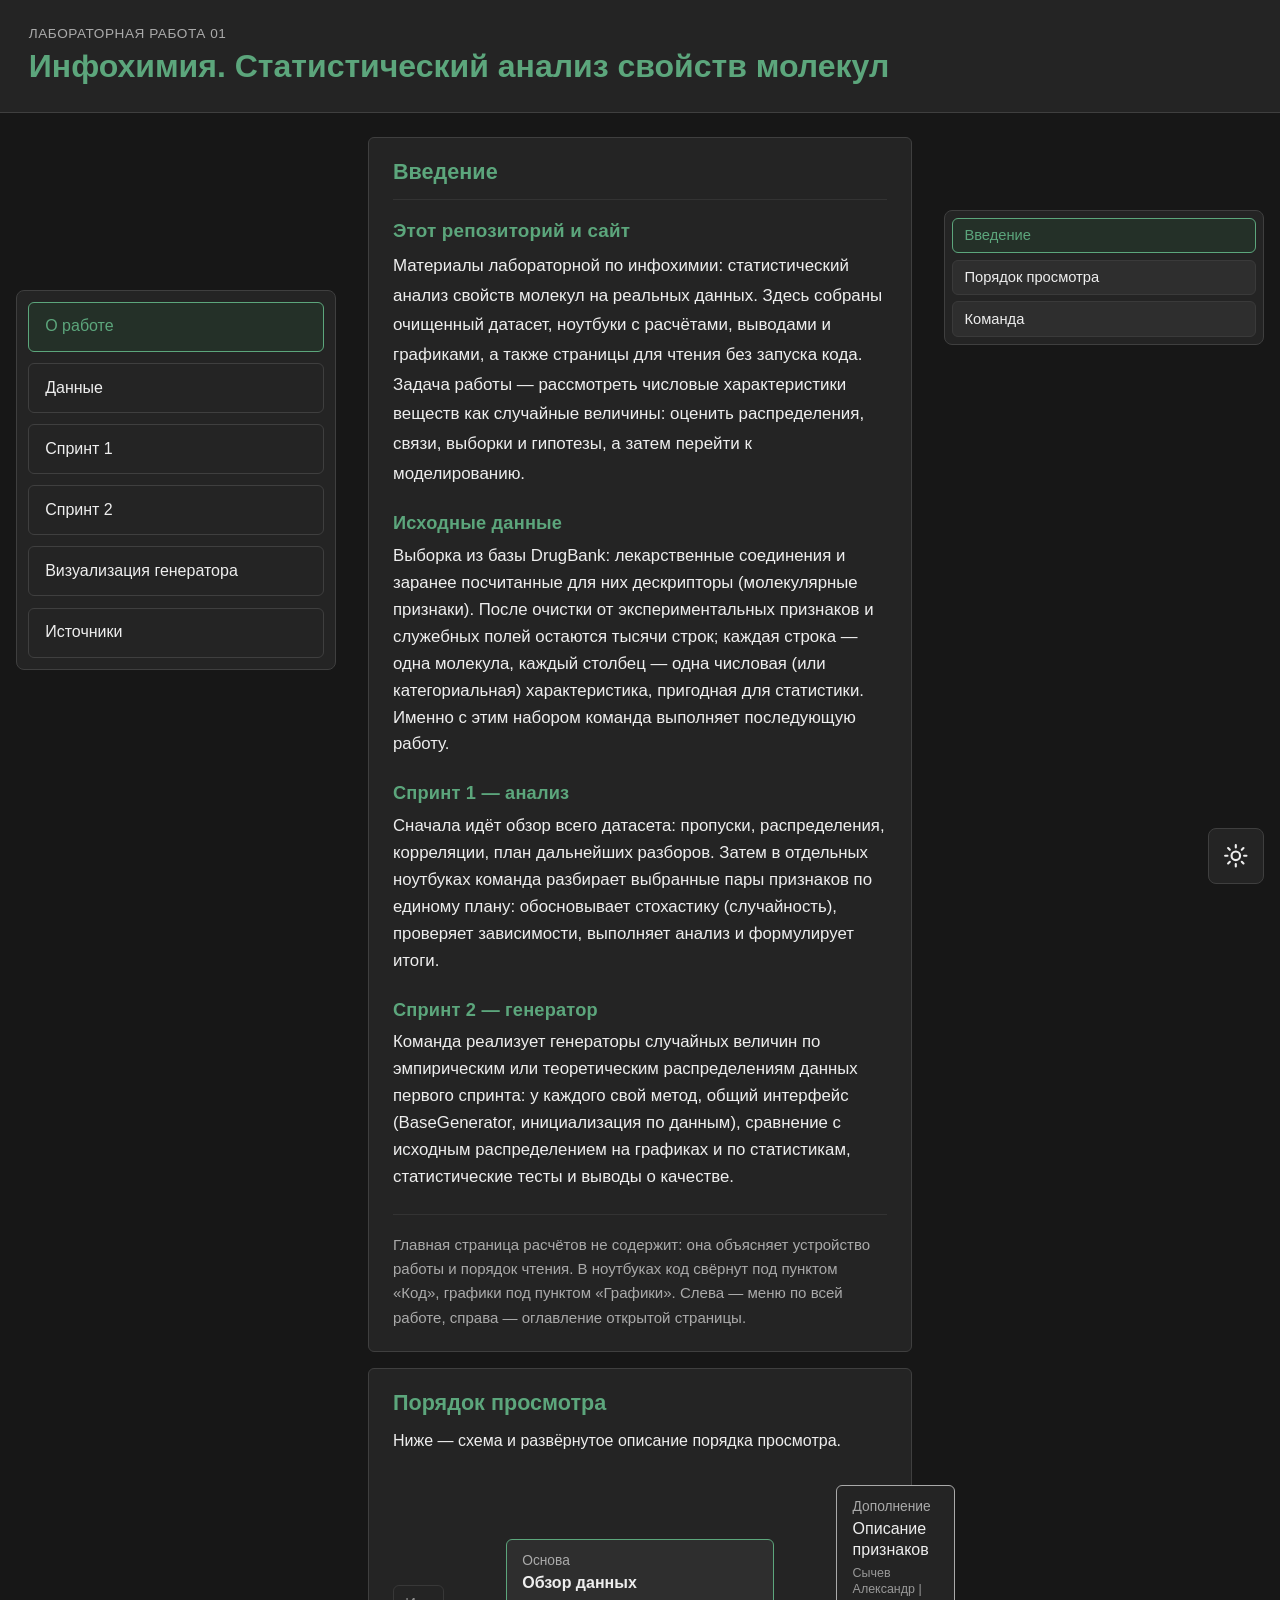
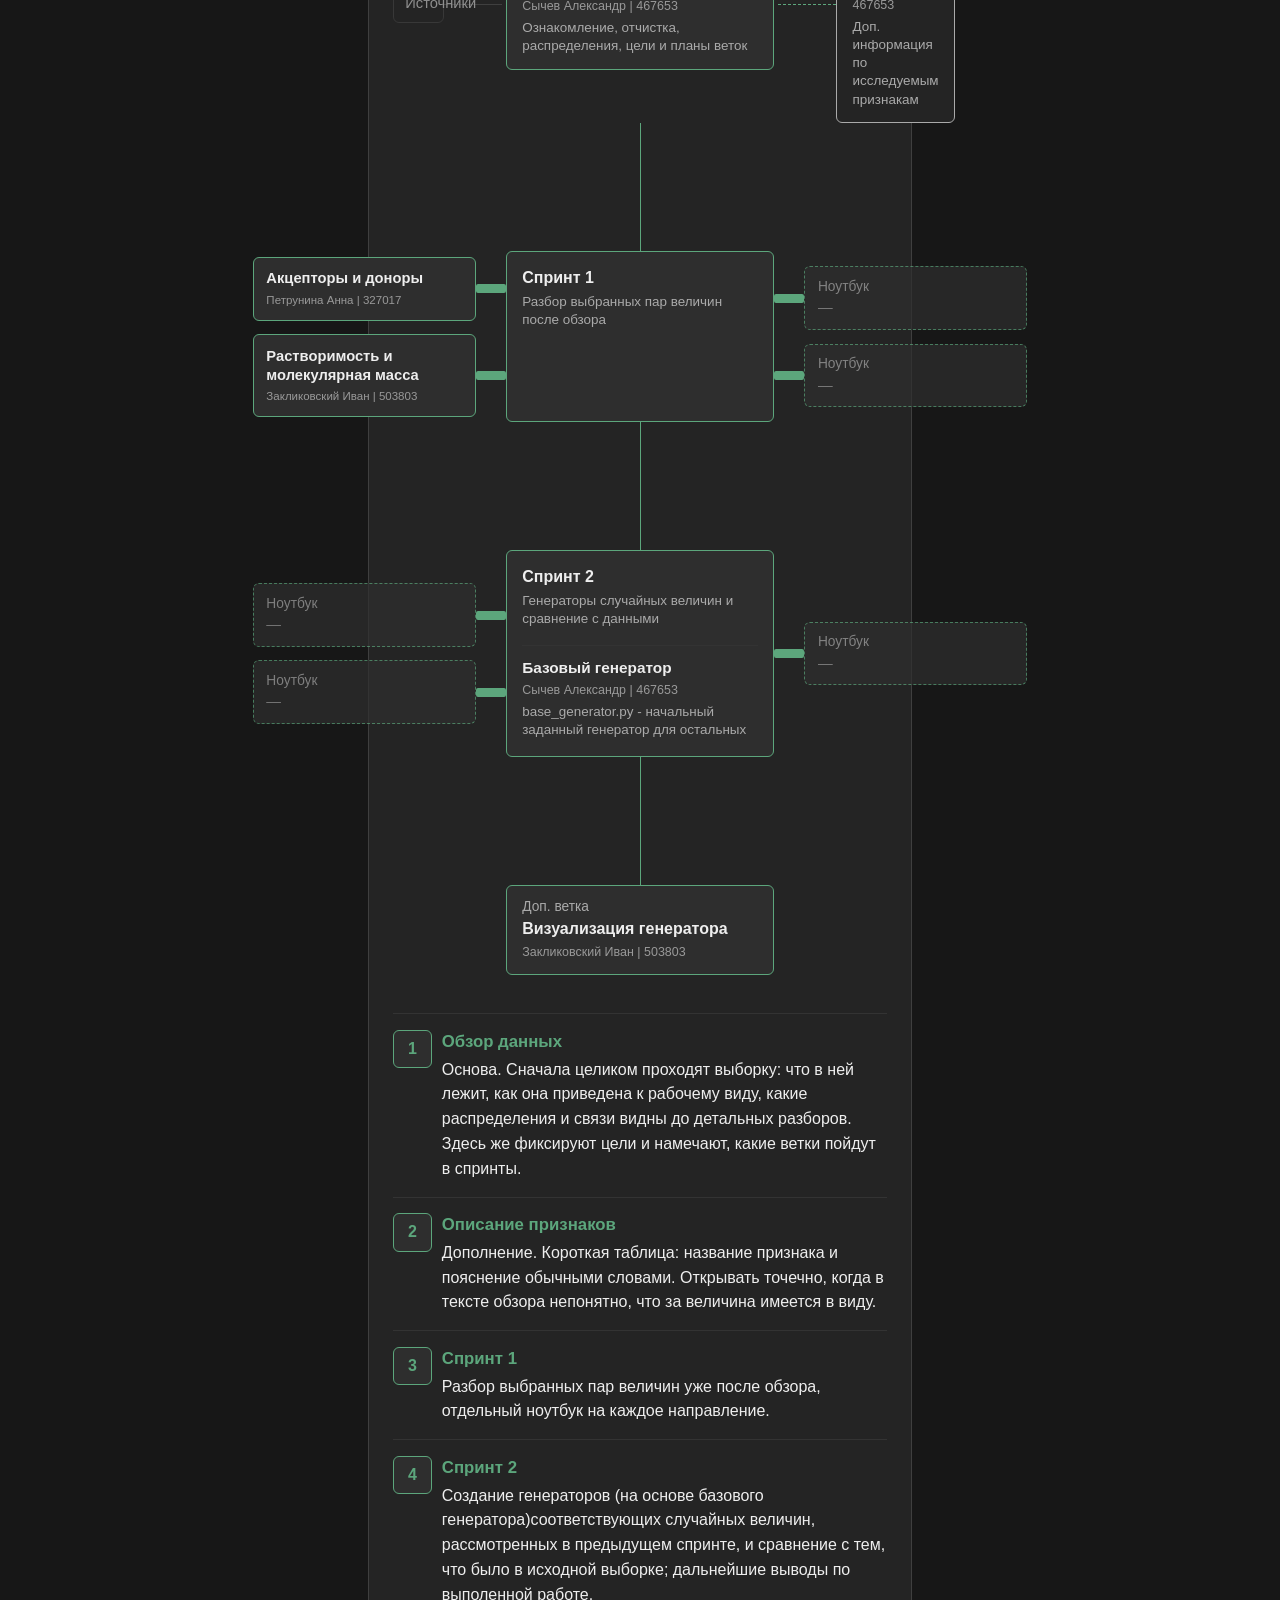
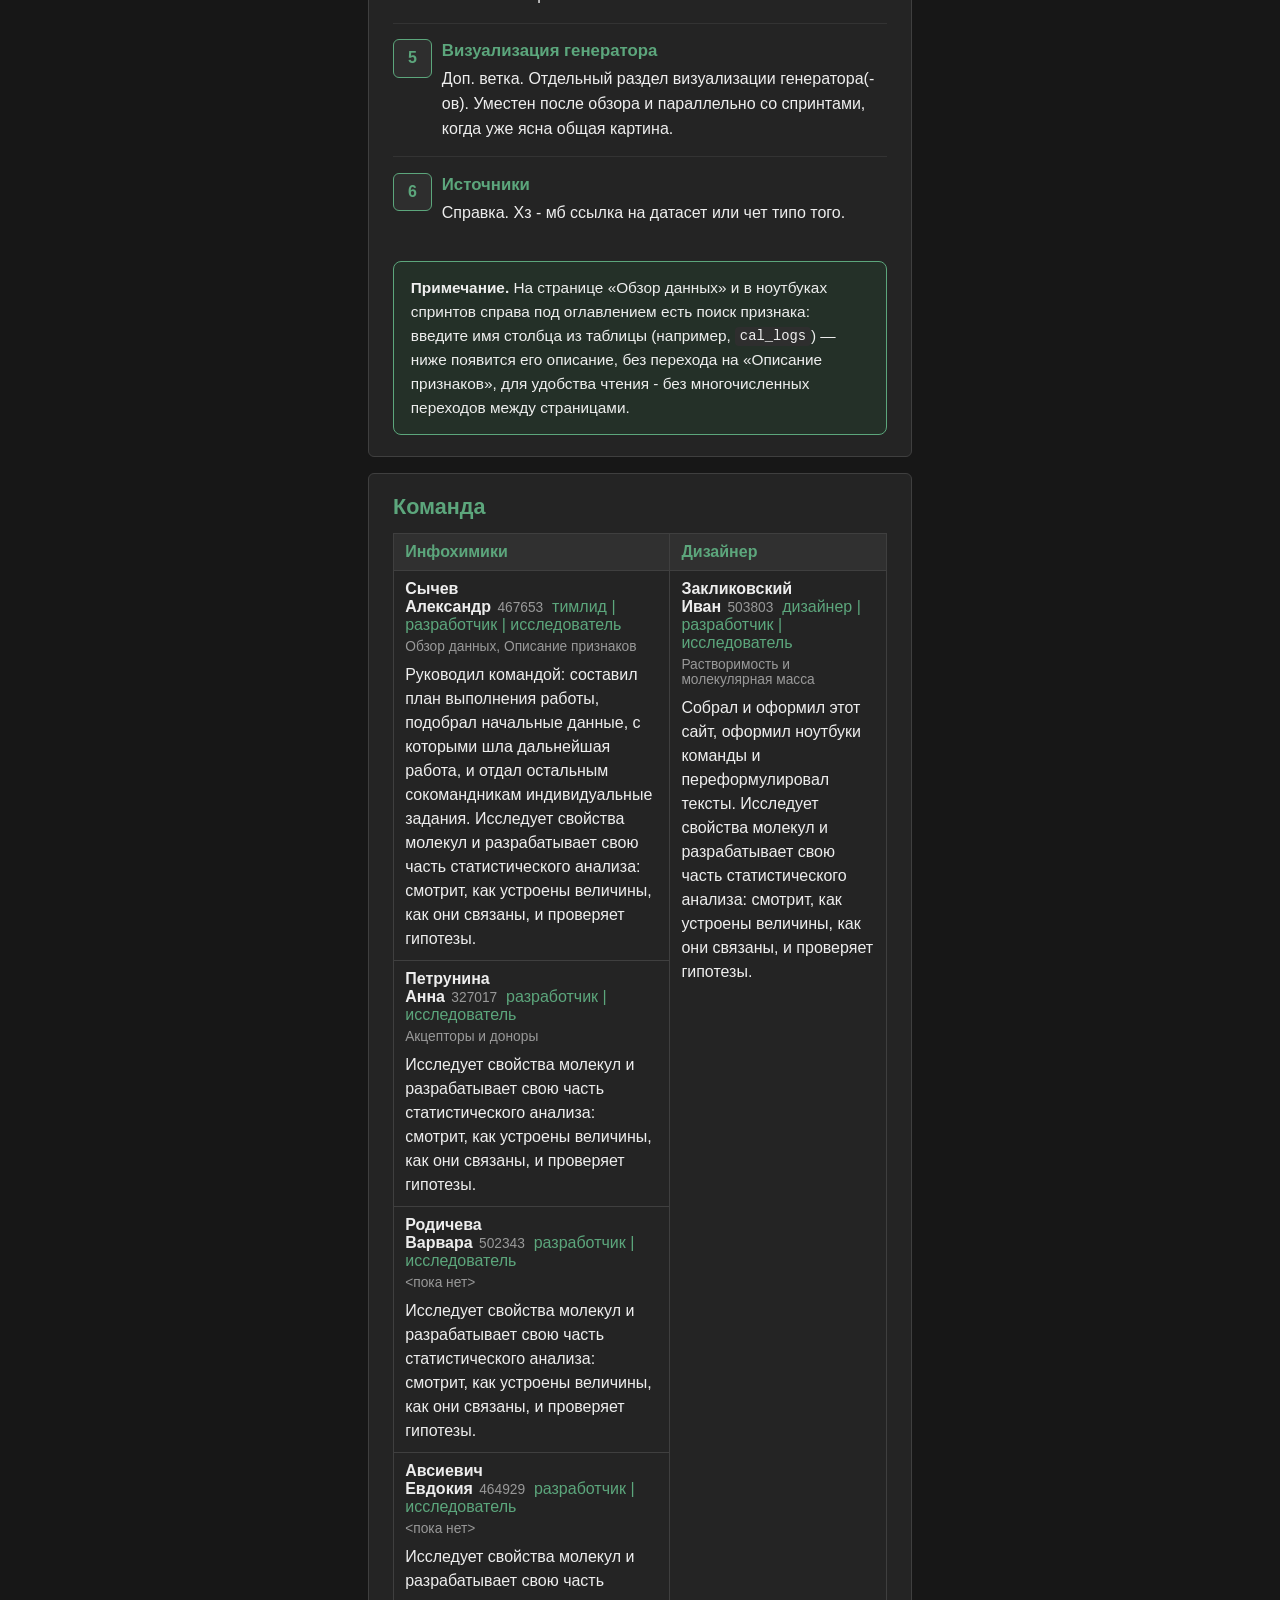
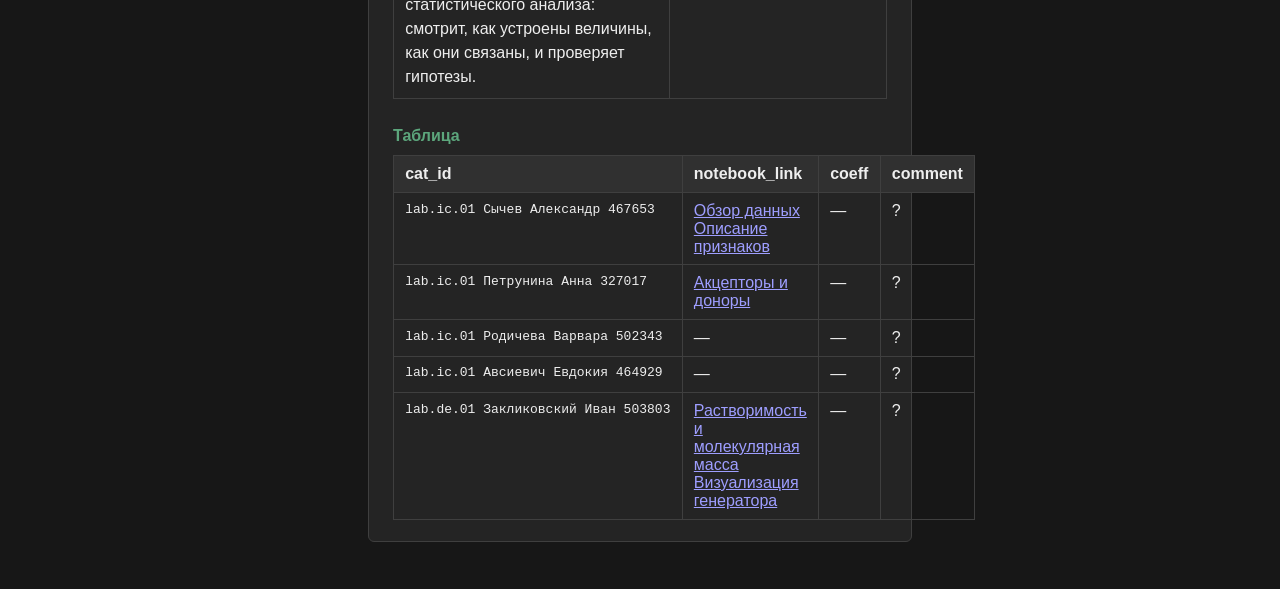
==== commit 948e7f66: "Законченное оформление первых двух ноутбуков + примечание на главной странице" ====
--- a/docs/index.html
+++ b/docs/index.html
@@ -75,6 +75,10 @@
 <p>Справка. Хз - мб ссылка на датасет или чет типо того.</p>
 </div></li>
 </ol>
+
+<div class="route-feature-hint">
+<p><strong>Примечание.</strong> На странице «Обзор данных» и в ноутбуках спринтов справа под оглавлением есть поиск признака: введите имя столбца из таблицы (например, <code>cal_logs</code>) — ниже появится его описание, без перехода на «Описание признаков», для удобства чтения - без многочисленных переходов между страницами.</p>
+</div>
 </section><section class="panel" id="komanda"><h2>Команда</h2>
 <table class="team">
 <thead><tr><th>Инфохимики</th><th>Дизайнер</th></tr></thead>
@@ -86,7 +90,7 @@
 <p class="role">Руководил командой: составил план выполнения работы, подобрал начальные данные, с которыми шла дальнейшая работа, и отдал остальным сокомандникам индивидуальные задания. Исследует свойства молекул и разрабатывает свою часть статистического анализа: смотрит, как устроены величины, как они связаны, и проверяет гипотезы.</p>
 </td>
 <td rowspan="4">
-<p class="who">Закликовский Иван<span class="isu">503803</span><span class="roles">дизайнер | возможно разработчик | исследователь</span></p>
+<p class="who">Закликовский Иван<span class="isu">503803</span><span class="roles">дизайнер | разработчик | исследователь</span></p>
 <p class="files">Растворимость и молекулярная масса</p>
 <p class="role">Собрал и оформил этот сайт, оформил ноутбуки команды и переформулировал тексты. Исследует свойства молекул и разрабатывает свою часть статистического анализа: смотрит, как устроены величины, как они связаны, и проверяет гипотезы.</p>
 </td>
@@ -642,6 +646,22 @@
 .route h3 { margin: 0.15rem 0 0.35rem; font-size: 1.05rem; }
 .route p { margin: 0; line-height: 1.55; }
 .route p.route-sub { margin-top: 0.55rem; color: var(--muted); font-size: 0.98rem; }
+.route-feature-hint {
+    margin-top: 1.25rem;
+    padding: 0.9rem 1.05rem;
+    background: var(--accent-bg);
+    border: 1px solid var(--scheme-line);
+    border-radius: 8px;
+    font-size: 0.96rem;
+    line-height: 1.55;
+}
+.route-feature-hint p { margin: 0; }
+.route-feature-hint code {
+    font-size: 0.9em;
+    padding: 0.1em 0.35em;
+    border-radius: 4px;
+    background: var(--surface-2);
+}
 .code { font-family: monospace; font-size: 0.92em; }
 .content { margin-left: 22rem; margin-right: 22rem; min-width: 0; padding: 1.5rem 1rem 3rem 1rem; }
 .panel { width: 100%; padding: 1.3rem 1.5rem; background: var(--surface); border: 1px solid var(--line); border-radius: 6px; box-sizing: border-box; }
@@ -659,6 +679,175 @@
 .jp-RenderedHTMLCommon h4,
 .jp-RenderedHTMLCommon h5,
 .jp-RenderedHTMLCommon h6 { color: var(--heading); }
+body.jp-Notebook .jp-RenderedHTMLCommon h1 {
+    margin-top: 0;
+    margin-bottom: 0.5rem;
+    padding-bottom: 0;
+    border-bottom: none;
+}
+body.jp-Notebook .jp-RenderedHTMLCommon h2,
+body.jp-Notebook .jp-RenderedHTMLCommon h3,
+body.jp-Notebook .jp-RenderedHTMLCommon h4 {
+    padding-bottom: 0.55rem;
+    margin-top: 1.35rem;
+    margin-bottom: 0.85rem;
+    border-bottom: 1px solid var(--line-soft);
+}
+body.jp-Notebook .jp-RenderedHTMLCommon h2:first-child,
+body.jp-Notebook .jp-RenderedHTMLCommon h3:first-child,
+body.jp-Notebook .jp-RenderedHTMLCommon h4:first-child {
+    margin-top: 0;
+}
+body.jp-Notebook .research-outline {
+    margin-top: 0.35rem;
+}
+body.jp-Notebook .research-outline p:has(> strong:only-child) {
+    margin: 1.35rem 0 0.45rem;
+    padding-top: 0.95rem;
+    border-top: 1px solid var(--line-soft);
+}
+body.jp-Notebook .research-outline > p:first-child:has(> strong:only-child) {
+    margin-top: 0.65rem;
+    padding-top: 0;
+    border-top: none;
+}
+body.jp-Notebook .research-outline p:has(> strong:only-child) > strong {
+    font-weight: 700;
+    font-size: 1.03rem;
+    line-height: 1.45;
+    color: var(--text);
+}
+html[data-theme="dark"] body.jp-Notebook .research-outline p:has(> strong:only-child) > strong,
+html[data-theme="dark"] body.jp-Notebook .research-outline li > p > strong {
+    color: #f3f4f2;
+}
+body.jp-Notebook .research-outline li {
+    margin: 0.85rem 0;
+    padding-left: 0.15rem;
+}
+body.jp-Notebook .research-outline li > p {
+    margin: 0;
+    line-height: 1.62;
+}
+body.jp-Notebook .research-outline li > p > strong {
+    font-weight: 700;
+    color: var(--text);
+}
+body.jp-Notebook .research-outline h3 {
+    margin-top: 2rem;
+    padding-bottom: 0.55rem;
+    margin-bottom: 0.65rem;
+    border-bottom: 1px solid var(--line-soft);
+}
+body.jp-Notebook .research-outline h3:first-of-type {
+    margin-top: 1.5rem;
+}
+body.jp-Notebook .research-outline h3 + p:has(> strong:only-child) {
+    border-top: none;
+    padding-top: 0;
+    margin-top: 0.55rem;
+}
+body.jp-Notebook .meme-row {
+    display: flex;
+    flex-direction: row;
+    flex-wrap: wrap;
+    gap: 0.85rem;
+    margin: 0.9rem 0 1.15rem;
+    align-items: flex-start;
+    justify-content: center;
+}
+body.jp-Notebook .meme-row img {
+    flex: 0 1 auto;
+    max-width: calc((50% - 0.45rem) / 1.5);
+    max-height: 11.5rem;
+    width: auto;
+    height: auto;
+    object-fit: contain;
+    border-radius: 6px;
+    border: 1px solid var(--line-soft);
+}
+body.jp-Notebook .notebook-takeaway {
+    margin: 1.05rem 0 1.35rem;
+    padding: 0.9rem 1.05rem 1rem;
+    background: var(--accent-bg);
+    border: 1px solid var(--line-soft);
+    border-radius: 8px;
+    line-height: 1.62;
+}
+body.jp-Notebook .notebook-takeaway > :first-child {
+    margin-top: 0;
+}
+body.jp-Notebook .notebook-takeaway > :last-child {
+    margin-bottom: 0;
+}
+body.jp-Notebook .notebook-takeaway p > strong:first-child {
+    font-weight: 700;
+    color: var(--text);
+}
+body.jp-Notebook .notebook-takeaway p:has(> strong:only-child) {
+    margin: 1.1rem 0 0.4rem;
+    padding-top: 0.8rem;
+    border-top: 1px solid var(--line-soft);
+}
+body.jp-Notebook .notebook-takeaway > p:first-child:has(> strong:only-child),
+body.jp-Notebook .notebook-takeaway > p:first-child {
+    margin-top: 0;
+    padding-top: 0;
+    border-top: none;
+}
+body.jp-Notebook .notebook-takeaway ul {
+    margin: 0.5rem 0 0.25rem;
+    padding-left: 1.25rem;
+}
+body.jp-Notebook .notebook-takeaway ul li > p > strong {
+    font-weight: 700;
+    color: var(--text);
+}
+html[data-theme="dark"] body.jp-Notebook .notebook-takeaway p > strong,
+html[data-theme="dark"] body.jp-Notebook .notebook-takeaway li > p > strong,
+html[data-theme="dark"] body.jp-Notebook .notebook-takeaway p:has(> strong:only-child) > strong {
+    color: #f3f4f2;
+}
+body.jp-Notebook .research-outline ol {
+    margin: 0.35rem 0 0;
+    padding-left: 1.35rem;
+    list-style-position: outside;
+}
+body.jp-Notebook .resume-outline {
+    margin-top: 0.25rem;
+}
+body.jp-Notebook .resume-outline ol {
+    margin: 0;
+    padding-left: 1.35rem;
+    list-style-position: outside;
+}
+body.jp-Notebook .resume-outline ol > li {
+    margin: 0;
+    padding: 0.75rem 0 0.75rem 0.15rem;
+    border: none;
+}
+body.jp-Notebook .resume-outline ol > li + li {
+    border-top: 1px solid var(--line-soft);
+}
+body.jp-Notebook .resume-outline ol > li:first-child {
+    padding-top: 0.35rem;
+}
+body.jp-Notebook .resume-outline ol > li:last-child {
+    padding-bottom: 0;
+}
+body.jp-Notebook .resume-outline ol > li > p {
+    font-size: 1.03rem;
+    line-height: 1.62;
+    margin: 0;
+}
+body.jp-Notebook .resume-outline ol > li > p > strong {
+    font-weight: 700;
+    font-size: 1.03rem;
+    color: var(--text);
+}
+html[data-theme="dark"] body.jp-Notebook .resume-outline ol > li > p > strong {
+    color: #f3f4f2;
+}
 .route > li::before { color: var(--heading); border-color: var(--heading); }
 .team th,
 .team .roles { color: var(--heading); }
@@ -865,6 +1054,34 @@
     width: 100%;
     max-width: 100%;
     box-sizing: border-box;
+}
+body.jp-Notebook .jp-OutputArea-output.jp-RenderedText {
+    display: block;
+    width: 100%;
+    max-width: 100%;
+    margin: 0.7rem 0 0.95rem;
+    padding: 0.78rem 0.95rem;
+    background: var(--surface-2);
+    border: 1px solid var(--line-soft);
+    border-radius: 8px;
+    box-sizing: border-box;
+}
+body.jp-Notebook .jp-OutputArea-output.jp-RenderedText pre {
+    margin: 0;
+    padding: 0;
+    background: transparent;
+    border: none;
+    box-shadow: none;
+    font-family: ui-monospace, "Cascadia Code", Consolas, monospace;
+    font-size: 0.92rem;
+    line-height: 1.52;
+    color: var(--text);
+    white-space: pre-wrap;
+    word-break: break-word;
+}
+body.jp-Notebook .jp-OutputArea-output.jp-RenderedText[data-mime-type="application/vnd.jupyter.stderr"] {
+    border-color: var(--line);
+    background: var(--accent-bg);
 }
 .theme-toggle {
     position: fixed;
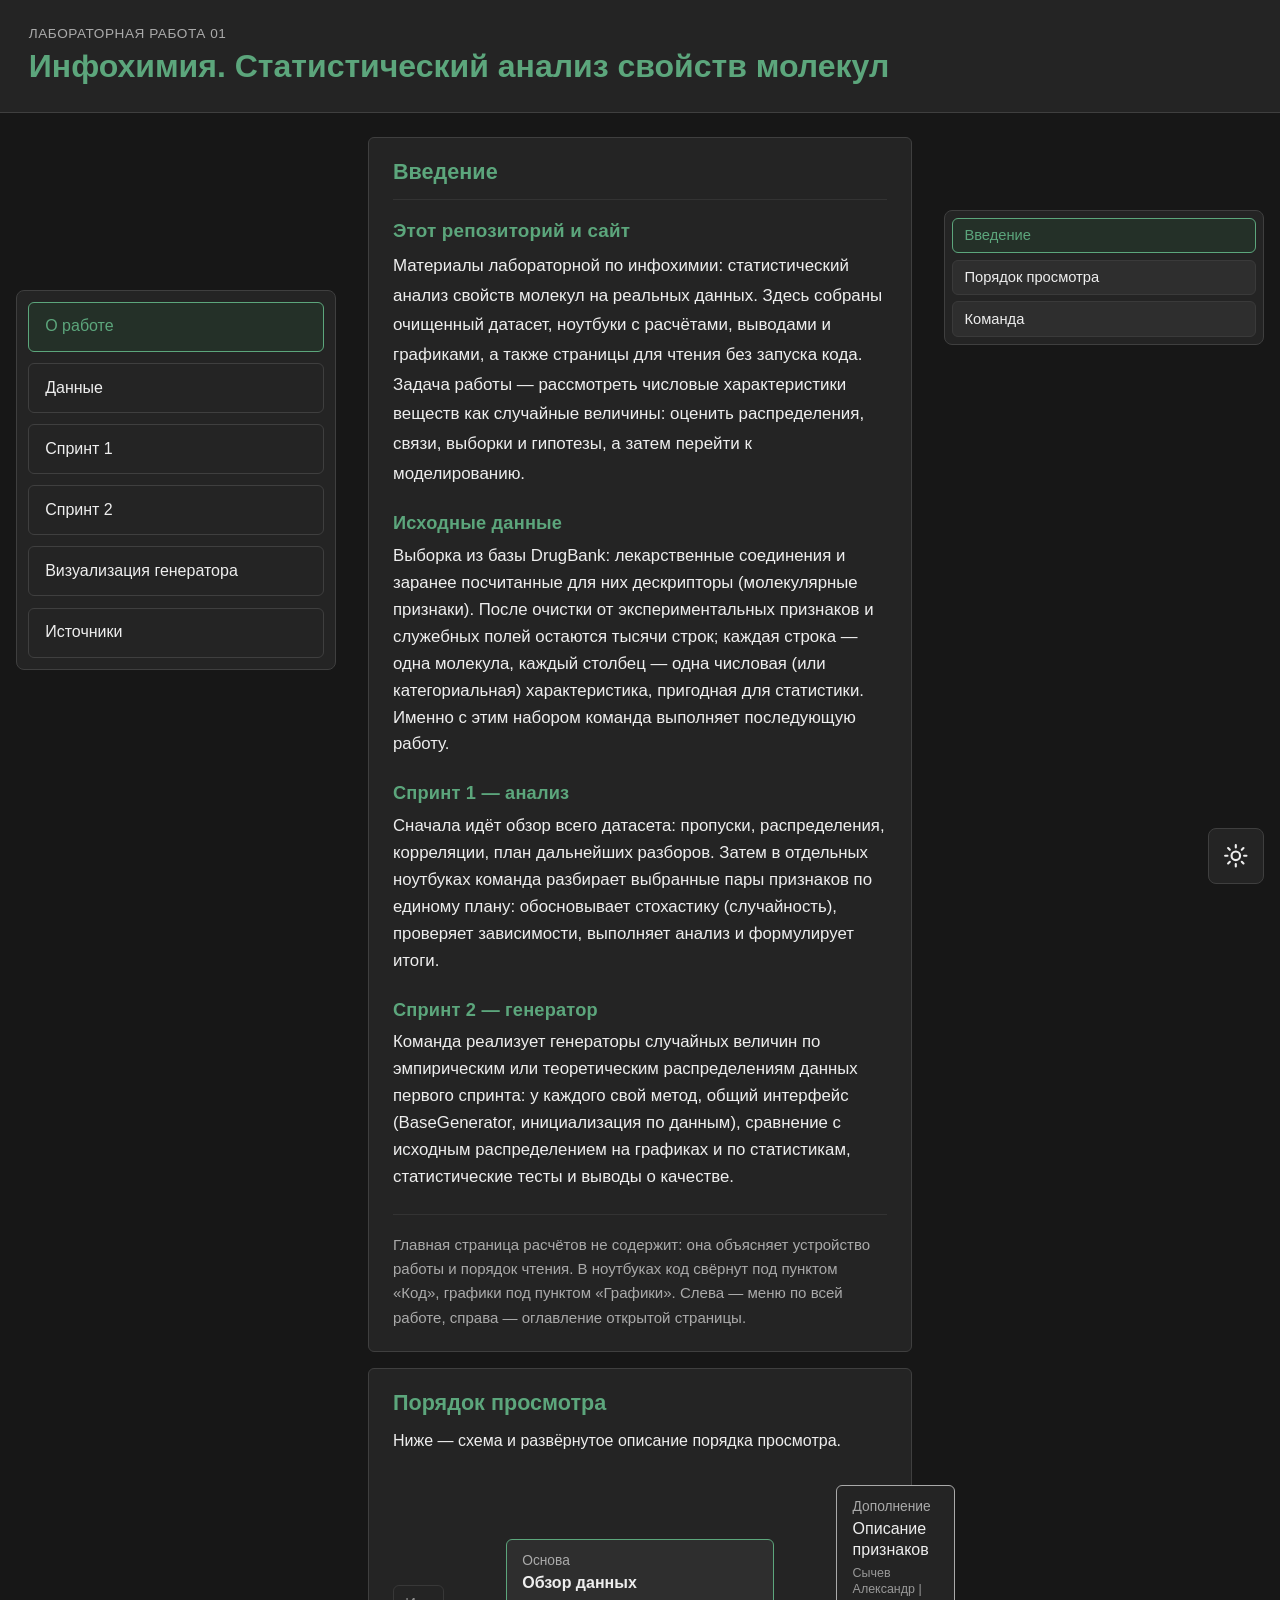
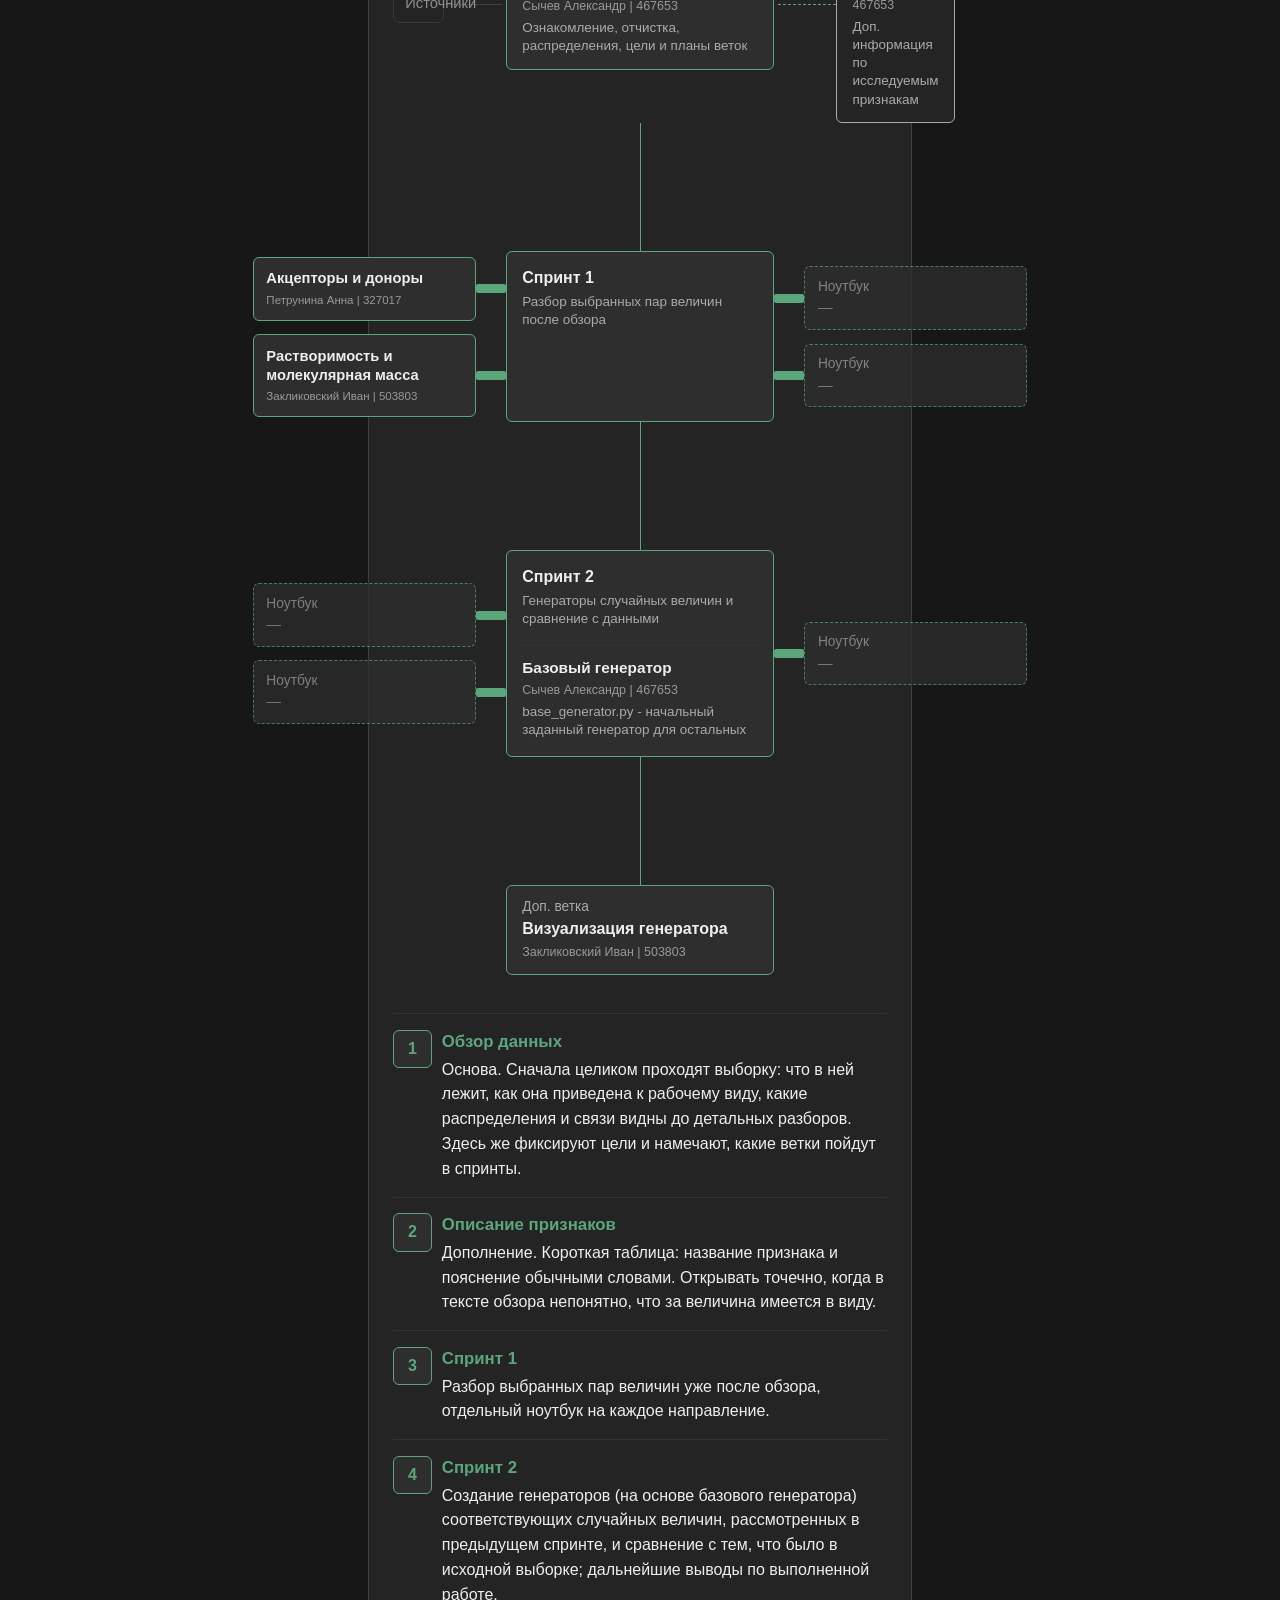
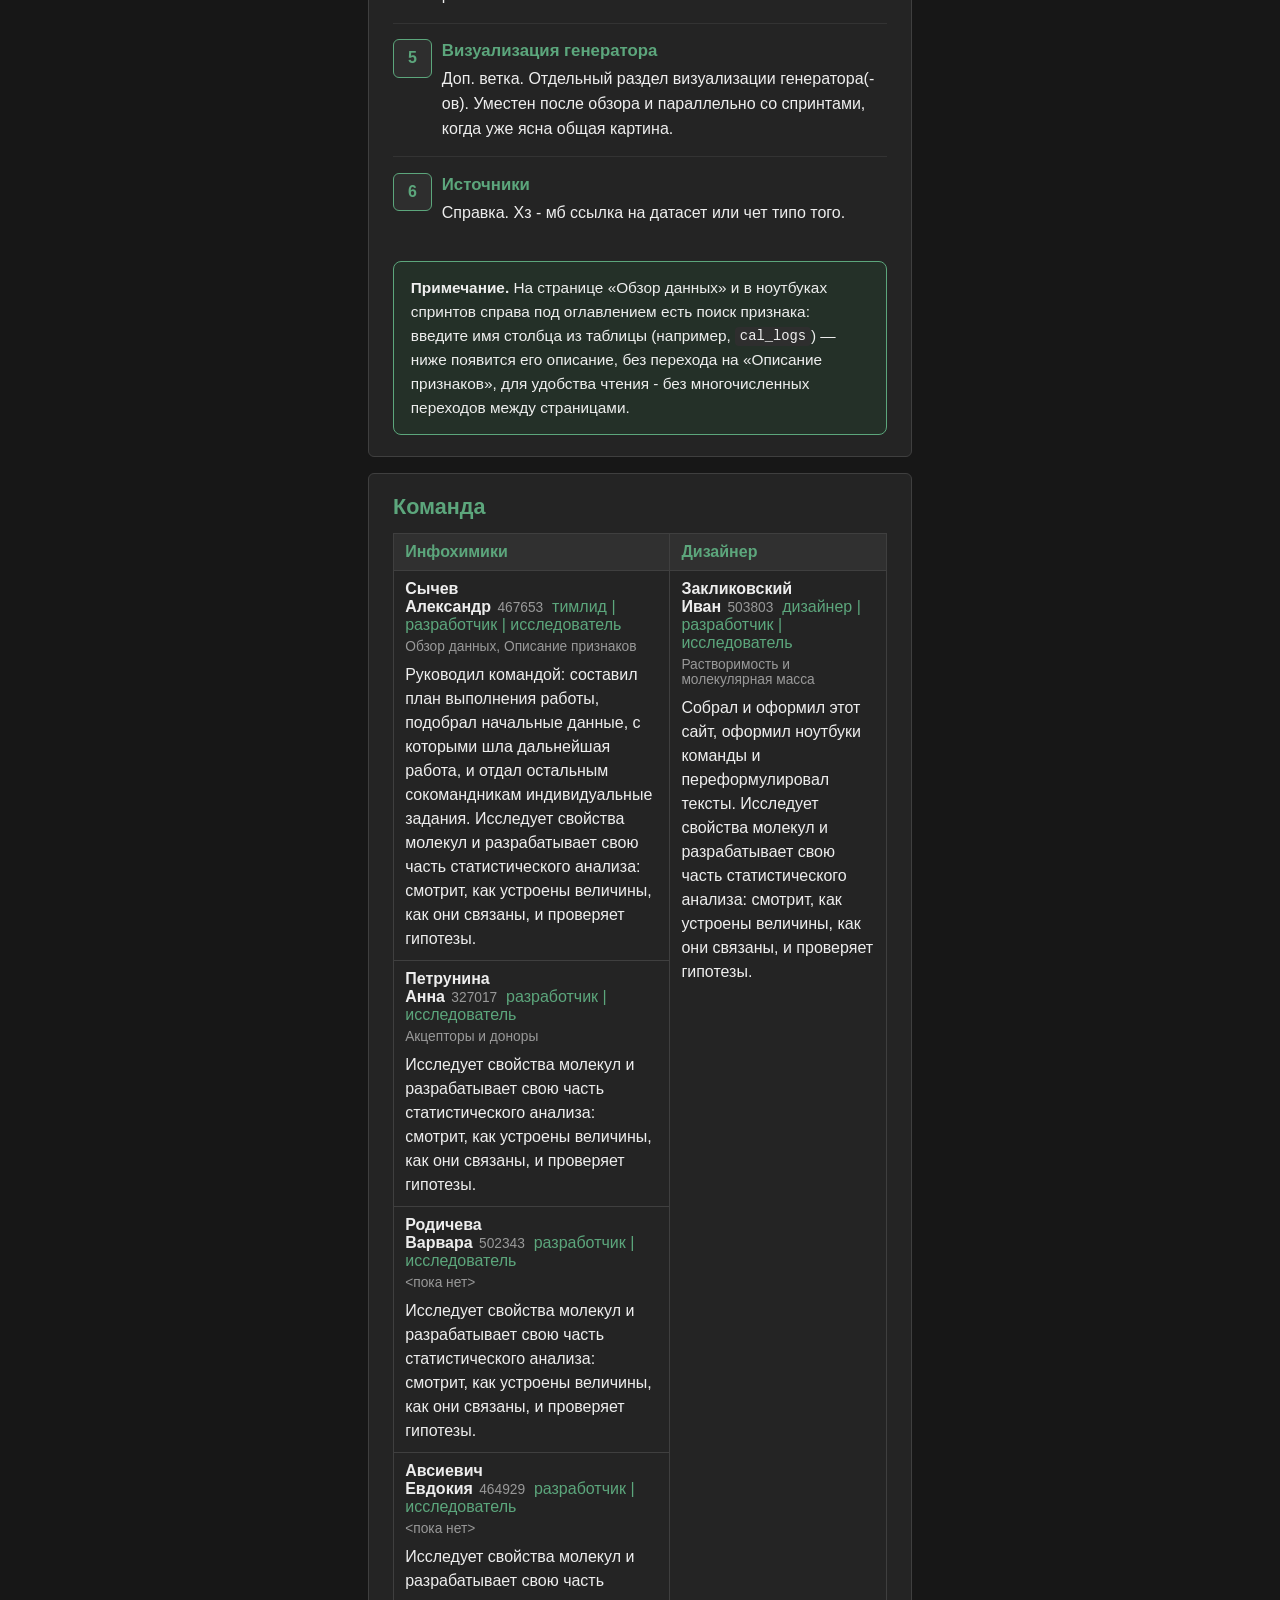
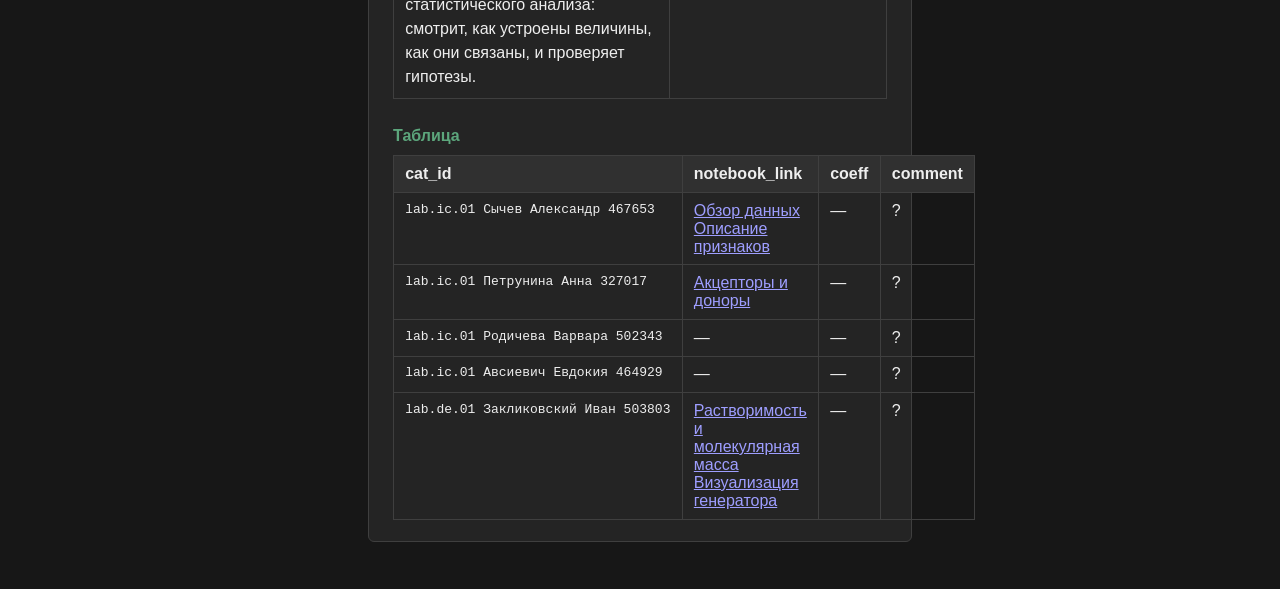
==== commit e827c4d5: "свой готовый ноутбук" ====
--- a/docs/index.html
+++ b/docs/index.html
@@ -64,7 +64,7 @@
 </div></li>
 <li><div>
 <h3>Спринт 2</h3>
-<p>Создание генераторов (на основе базового генератора)соответствующих случайных величин, рассмотренных в предыдущем спринте, и сравнение с тем, что было в исходной выборке; дальнейшие выводы по выполенной работе.</p>
+<p>Создание генераторов (на основе базового генератора) соответствующих случайных величин, рассмотренных в предыдущем спринте, и сравнение с тем, что было в исходной выборке; дальнейшие выводы по выполненной работе.</p>
 </div></li>
 <li><div>
 <h3>Визуализация генератора</h3>
@@ -153,7 +153,6 @@
 </tbody>
 </table>
 </section>
-
 <style>
 :root {
     color-scheme: light;
@@ -174,6 +173,7 @@
     --heading: #146c34;
     --accent-bg: #e7f5ec;
 }
+
 html[data-theme="dark"] {
     color-scheme: dark;
     --bg: #171717;
@@ -232,6 +232,7 @@
     --jp-mirror-editor-attribute-color: #e0c36a;
     --jp-mirror-editor-error-color: #e07070;
 }
+
 body { margin: 0; font-family: sans-serif; color: var(--text); background: var(--bg); }
 .topbar { padding: 1.6rem 1.8rem; background: var(--surface); border-bottom: 1px solid var(--line); }
 .kicker { margin: 0; font-size: 0.85rem; letter-spacing: 0.04em; text-transform: uppercase; color: var(--muted); }
@@ -244,6 +245,7 @@
     width: 20rem;
     z-index: 5;
 }
+
 .sidebar a,
 .sidebar a:hover { color: var(--text); text-decoration: none; }
 .sidebar summary { display: block; list-style: none; cursor: pointer; }
@@ -261,6 +263,7 @@
     border: 1px solid var(--line);
     border-radius: 8px;
 }
+
 .sidebar-box > a,
 .sidebar-box > details {
     background: var(--surface);
@@ -268,6 +271,7 @@
     border-radius: 6px;
     transition: border-color 0.15s ease, background 0.15s ease;
 }
+
 .sidebar-box > a,
 .sidebar-box > details > summary {
     display: block;
@@ -275,20 +279,24 @@
     border-radius: 6px;
     transition: color 0.15s ease, background 0.15s ease;
 }
+
 .sidebar-nav-section .sidebar-nav-panel {
     overflow: hidden;
     max-height: 0;
     opacity: 0;
     transition: max-height 0.48s ease, opacity 0.4s ease;
 }
+
 .sidebar-nav-section.is-open:not(.is-retracting) .sidebar-nav-panel {
     max-height: 32rem;
     opacity: 1;
 }
+
 .sidebar-nav-section.is-retracting .sidebar-nav-panel {
     max-height: 0;
     opacity: 0;
 }
+
 .sidebar details details { margin: 0.65rem 0.6rem; background: var(--surface-2); border: 1px solid var(--line-faint); border-radius: 6px; }
 .sidebar details details > summary { display: block; padding: 0; border-radius: 6px; }
 .sidebar details details > summary a { display: block; padding: 0.6rem 0.75rem; border-radius: 6px; }
@@ -303,6 +311,7 @@
     background: var(--surface-2);
     color: var(--text);
 }
+
 .notebook-link:hover { background: var(--hover); }
 .toc-pop .open-notebook { display: block; padding: 0.35rem 0.6rem; }
 .sidebar .toc { margin: 0.2rem 0 0.4rem 1rem; padding: 0; list-style: none; }
@@ -315,6 +324,7 @@
     align-items: stretch;
     gap: 0.55rem;
 }
+
 .page-toc .sidebar-box.page-toc-box {
     flex: 1 1 auto;
     min-height: 0;
@@ -322,6 +332,7 @@
     padding: 0.45rem;
     overscroll-behavior: contain;
 }
+
 .page-toc .sidebar-box.feature-lookup-box {
     flex: 0 0 auto;
     padding: 0;
@@ -329,6 +340,7 @@
     background: transparent;
     overflow: visible;
 }
+
 .page-toc-scroll {
     display: flex;
     flex-direction: column;
@@ -338,6 +350,7 @@
     overflow: auto;
     overscroll-behavior: contain;
 }
+
 .page-toc .page-toc-scroll > a {
     display: block;
     padding: 0.45rem 0.7rem;
@@ -347,6 +360,7 @@
     border: 1px solid var(--line-faint);
     background: var(--surface-2);
 }
+
 .page-toc .page-toc-scroll > a:hover { background: var(--hover); }
 .page-toc .page-toc-scroll > a.is-current,
 .page-toc .page-toc-scroll > a.is-current:hover {
@@ -354,6 +368,7 @@
     color: var(--heading);
     background: var(--accent-bg);
 }
+
 .feature-lookup-field {
     display: flex;
     flex-direction: column;
@@ -366,9 +381,11 @@
     overflow: hidden;
     transition: border-color 0.15s ease, background 0.15s ease;
 }
+
 .feature-lookup-field.is-match {
     border-color: var(--heading);
 }
+
 .feature-lookup-field.is-invalid { border-color: #c55; }
 .feature-lookup-search {
     display: flex;
@@ -378,10 +395,12 @@
     min-height: 2.35rem;
     transition: color 0.15s ease, background 0.15s ease;
 }
+
 .feature-lookup-field.is-match .feature-lookup-search {
     color: var(--heading);
     background: var(--accent-bg);
 }
+
 .feature-lookup-icon {
     flex: 0 0 auto;
     display: flex;
@@ -389,6 +408,7 @@
     height: 1.05rem;
     color: var(--muted-2);
 }
+
 .feature-lookup-field.is-match .feature-lookup-icon { color: var(--heading); }
 .feature-lookup-icon svg { display: block; width: 100%; height: 100%; }
 .feature-lookup-input {
@@ -407,6 +427,7 @@
     background: transparent;
     transition: color 0.15s ease;
 }
+
 .feature-lookup-field.is-match .feature-lookup-input { color: var(--heading); }
 .feature-lookup-input:focus { outline: none; }
 .feature-lookup-input::placeholder { color: var(--muted-2); }
@@ -416,6 +437,7 @@
     font-size: 0.84rem;
     line-height: 1.4;
 }
+
 .feature-lookup-desc { margin: 0 0 0.35rem; color: var(--text); }
 .feature-lookup-kind { margin: 0; color: var(--muted-2); font-size: 0.8rem; }
 .feature-lookup-miss { margin: 0; color: var(--muted-2); }
@@ -431,6 +453,7 @@
     line-height: 1.62;
     color: var(--muted);
 }
+
 .prose-intro p > strong {
     display: block;
     margin-bottom: 0.45rem;
@@ -440,16 +463,19 @@
     color: var(--heading);
     letter-spacing: 0.01em;
 }
+
 .prose-intro p:first-child > strong { font-size: 1.18rem; }
 .prose-intro p:first-child {
     font-size: 1.06rem;
     line-height: 1.75;
 }
+
 .panel#vvedenie h2 {
     margin-bottom: 1.15rem;
     padding-bottom: 0.9rem;
     border-bottom: 1px solid var(--line-soft);
 }
+
 .scheme-card {
     display: flex;
     flex-direction: column;
@@ -463,6 +489,7 @@
     border-radius: 6px;
     box-sizing: border-box;
 }
+
 .scheme-card strong { font-size: 1rem; line-height: 1.3; font-weight: 600; }
 .scheme-kicker { color: var(--muted); font-size: 0.86rem; }
 .scheme-author { color: var(--muted-2); font-size: 0.78rem; line-height: 1.3; }
@@ -478,12 +505,14 @@
     --tree-card: 16.75rem;
     --tree-card-leaf: 13.96rem;
 }
+
 .tree-v2 .scheme-card--leaf {
     width: var(--tree-card-leaf);
     max-width: var(--tree-card-leaf);
     padding: 0.72rem 0.8rem;
     box-sizing: border-box;
 }
+
 .tree-v2 .scheme-card--leaf strong { font-size: 0.92rem; }
 .tree-v2 .scheme-card--leaf .scheme-author { font-size: 0.72rem; }
 .tree-v2-root { --tree-arm: 3.65rem; }
@@ -492,6 +521,7 @@
     max-width: var(--tree-card);
     box-sizing: border-box;
 }
+
 .tree-v2-root {
     display: grid;
     grid-template-columns: minmax(0, 1fr) auto minmax(0, 1fr);
@@ -500,6 +530,7 @@
     column-gap: 0.25rem;
     width: min(100%, 52rem);
 }
+
 .tree-v2-sprint-mid .scheme-card--sprint-wide {
     width: var(--tree-card);
     max-width: var(--tree-card);
@@ -510,6 +541,7 @@
     align-items: flex-start;
     box-sizing: border-box;
 }
+
 .tree-v2-sprint-mid .scheme-card--sprint-wide .scheme-note { line-height: 1.35; }
 .scheme-sprint-extra {
     width: 100%;
@@ -521,6 +553,7 @@
     align-items: flex-start;
     gap: 0.28rem;
 }
+
 .scheme-sprint-extra strong { font-size: 0.96rem; }
 .tree-v2-side { display: flex; align-items: center; gap: 0; min-width: 0; }
 .tree-v2-side--left { justify-content: flex-end; }
@@ -533,6 +566,7 @@
     border-top: 1px solid var(--scheme-line);
     background: none;
 }
+
 .tree-v2-hbar--thick {
     display: block;
     width: var(--tree-arm);
@@ -542,6 +576,7 @@
     border-radius: 2px;
     align-self: center;
 }
+
 .tree-v2-hbar--dash { border-top-style: dashed; border-top-color: var(--scheme-dash); }
 .tree-v2-hbar--muted { border-top-color: var(--line); }
 .tree-v2-vbar--thin {
@@ -551,26 +586,31 @@
     margin: 0.2rem auto;
     border-left: 1px solid var(--scheme-line);
 }
+
 .tree-v2-vbar--trunk {
     height: 8rem;
     margin: 0 auto;
     flex-shrink: 0;
 }
+
 .tree-v2-trunk-node {
     display: flex;
     justify-content: center;
     width: min(100%, 58rem);
 }
+
 .tree-v2-trunk-node .scheme-card {
     width: var(--tree-card);
     max-width: var(--tree-card);
 }
+
 .tree-v2-sprint {
     display: flex;
     flex-direction: column;
     align-items: center;
     width: min(100%, 58rem);
 }
+
 .tree-v2-sprint-row {
     display: flex;
     flex-direction: row;
@@ -580,6 +620,7 @@
     width: 100%;
     --tree-arm: var(--tree-arm-wide);
 }
+
 .tree-v2-sprint-row--wide { width: min(100%, 58rem); }
 .tree-v2-sprint-mid {
     display: flex;
@@ -588,11 +629,13 @@
     flex: 0 0 auto;
     align-self: stretch;
 }
+
 .tree-v2-sprint-mid .scheme-card--sprint-wide {
     flex: 1 1 auto;
     align-self: stretch;
     height: 100%;
 }
+
 .tree-v2-leaves {
     display: flex;
     flex-direction: column;
@@ -601,11 +644,13 @@
     flex: 0 0 auto;
     align-self: center;
 }
+
 .scheme-card--leaf-tbd {
     border-color: var(--line-faint);
     border-style: dashed;
     opacity: 0.7;
 }
+
 .scheme-card--leaf-tbd strong { color: var(--muted-2); font-weight: 500; }
 .tree-v2-leaves--left { align-items: flex-end; padding-right: 0; }
 .tree-v2-leaves--right { align-items: flex-start; padding-left: 0; }
@@ -618,6 +663,7 @@
     background: var(--surface);
     color: var(--muted-2);
 }
+
 .scheme-card--side strong { color: var(--text); font-weight: 500; }
 .scheme-card--ghost.scheme-card--minor {
     border-color: var(--line-faint);
@@ -625,11 +671,13 @@
     color: var(--muted-2);
     opacity: 0.92;
 }
+
 .scheme-card--ghost.scheme-card--minor strong {
     color: var(--muted-2);
     font-weight: 500;
     font-size: 0.88rem;
 }
+
 .tree-v2-root .scheme-card--sources-compact {
     width: auto;
     max-width: none;
@@ -637,9 +685,11 @@
     padding: 0.5rem 0.7rem;
     gap: 0;
 }
+
 .tree-v2-root .scheme-card--sources-compact strong {
     font-size: 0.92rem;
 }
+
 .route { list-style: none; margin: 0; padding: 0; counter-reset: stop; }
 .route > li { display: grid; grid-template-columns: 2.3rem 1fr; gap: 0.75rem; padding: 0.95rem 0; border-top: 1px solid var(--line-soft); }
 .route > li::before { counter-increment: stop; content: counter(stop); width: 2.3rem; height: 2.3rem; display: flex; align-items: center; justify-content: center; border: 1px solid var(--line); border-radius: 6px; background: var(--surface-2); font-weight: 600; }
@@ -655,6 +705,7 @@
     font-size: 0.96rem;
     line-height: 1.55;
 }
+
 .route-feature-hint p { margin: 0; }
 .route-feature-hint code {
     font-size: 0.9em;
@@ -662,6 +713,7 @@
     border-radius: 4px;
     background: var(--surface-2);
 }
+
 .code { font-family: monospace; font-size: 0.92em; }
 .content { margin-left: 22rem; margin-right: 22rem; min-width: 0; padding: 1.5rem 1rem 3rem 1rem; }
 .panel { width: 100%; padding: 1.3rem 1.5rem; background: var(--surface); border: 1px solid var(--line); border-radius: 6px; box-sizing: border-box; }
@@ -685,6 +737,7 @@
     padding-bottom: 0;
     border-bottom: none;
 }
+
 body.jp-Notebook .jp-RenderedHTMLCommon h2,
 body.jp-Notebook .jp-RenderedHTMLCommon h3,
 body.jp-Notebook .jp-RenderedHTMLCommon h4 {
@@ -693,60 +746,73 @@
     margin-bottom: 0.85rem;
     border-bottom: 1px solid var(--line-soft);
 }
+
 body.jp-Notebook .jp-RenderedHTMLCommon h2:first-child,
 body.jp-Notebook .jp-RenderedHTMLCommon h3:first-child,
 body.jp-Notebook .jp-RenderedHTMLCommon h4:first-child {
     margin-top: 0;
 }
+
 body.jp-Notebook .research-outline {
     margin-top: 0.35rem;
 }
+
 body.jp-Notebook .research-outline p:has(> strong:only-child) {
     margin: 1.35rem 0 0.45rem;
     padding-top: 0.95rem;
     border-top: 1px solid var(--line-soft);
 }
+
 body.jp-Notebook .research-outline > p:first-child:has(> strong:only-child) {
     margin-top: 0.65rem;
     padding-top: 0;
     border-top: none;
 }
+
 body.jp-Notebook .research-outline p:has(> strong:only-child) > strong {
     font-weight: 700;
     font-size: 1.03rem;
     line-height: 1.45;
     color: var(--text);
 }
+
 html[data-theme="dark"] body.jp-Notebook .research-outline p:has(> strong:only-child) > strong,
 html[data-theme="dark"] body.jp-Notebook .research-outline li > p > strong {
     color: #f3f4f2;
 }
+
 body.jp-Notebook .research-outline li {
     margin: 0.85rem 0;
     padding-left: 0.15rem;
 }
+
 body.jp-Notebook .research-outline li > p {
     margin: 0;
     line-height: 1.62;
 }
+
 body.jp-Notebook .research-outline li > p > strong {
     font-weight: 700;
     color: var(--text);
 }
+
 body.jp-Notebook .research-outline h3 {
     margin-top: 2rem;
     padding-bottom: 0.55rem;
     margin-bottom: 0.65rem;
     border-bottom: 1px solid var(--line-soft);
 }
+
 body.jp-Notebook .research-outline h3:first-of-type {
     margin-top: 1.5rem;
 }
+
 body.jp-Notebook .research-outline h3 + p:has(> strong:only-child) {
     border-top: none;
     padding-top: 0;
     margin-top: 0.55rem;
 }
+
 body.jp-Notebook .meme-row {
     display: flex;
     flex-direction: row;
@@ -756,6 +822,7 @@
     align-items: flex-start;
     justify-content: center;
 }
+
 body.jp-Notebook .meme-row img {
     flex: 0 1 auto;
     max-width: calc((50% - 0.45rem) / 1.5);
@@ -766,6 +833,7 @@
     border-radius: 6px;
     border: 1px solid var(--line-soft);
 }
+
 body.jp-Notebook .notebook-takeaway {
     margin: 1.05rem 0 1.35rem;
     padding: 0.9rem 1.05rem 1rem;
@@ -774,80 +842,99 @@
     border-radius: 8px;
     line-height: 1.62;
 }
+
 body.jp-Notebook .notebook-takeaway > :first-child {
     margin-top: 0;
 }
+
 body.jp-Notebook .notebook-takeaway > :last-child {
     margin-bottom: 0;
 }
+
 body.jp-Notebook .notebook-takeaway p > strong:first-child {
     font-weight: 700;
     color: var(--text);
 }
+
 body.jp-Notebook .notebook-takeaway p:has(> strong:only-child) {
     margin: 1.1rem 0 0.4rem;
     padding-top: 0.8rem;
     border-top: 1px solid var(--line-soft);
 }
+
 body.jp-Notebook .notebook-takeaway > p:first-child:has(> strong:only-child),
 body.jp-Notebook .notebook-takeaway > p:first-child {
     margin-top: 0;
     padding-top: 0;
     border-top: none;
 }
+
 body.jp-Notebook .notebook-takeaway ul {
     margin: 0.5rem 0 0.25rem;
     padding-left: 1.25rem;
 }
+
 body.jp-Notebook .notebook-takeaway ul li > p > strong {
     font-weight: 700;
     color: var(--text);
 }
+
 html[data-theme="dark"] body.jp-Notebook .notebook-takeaway p > strong,
 html[data-theme="dark"] body.jp-Notebook .notebook-takeaway li > p > strong,
 html[data-theme="dark"] body.jp-Notebook .notebook-takeaway p:has(> strong:only-child) > strong {
     color: #f3f4f2;
 }
+
 body.jp-Notebook .research-outline ol {
     margin: 0.35rem 0 0;
     padding-left: 1.35rem;
     list-style-position: outside;
 }
+
 body.jp-Notebook .resume-outline {
     margin-top: 0.25rem;
 }
+
 body.jp-Notebook .resume-outline ol {
     margin: 0;
     padding-left: 1.35rem;
     list-style-position: outside;
 }
+
 body.jp-Notebook .resume-outline ol > li {
     margin: 0;
     padding: 0.75rem 0 0.75rem 0.15rem;
     border: none;
 }
+
 body.jp-Notebook .resume-outline ol > li + li {
     border-top: 1px solid var(--line-soft);
 }
+
 body.jp-Notebook .resume-outline ol > li:first-child {
     padding-top: 0.35rem;
 }
+
 body.jp-Notebook .resume-outline ol > li:last-child {
     padding-bottom: 0;
 }
+
 body.jp-Notebook .resume-outline ol > li > p {
     font-size: 1.03rem;
     line-height: 1.62;
     margin: 0;
 }
+
 body.jp-Notebook .resume-outline ol > li > p > strong {
     font-weight: 700;
     font-size: 1.03rem;
     color: var(--text);
 }
+
 html[data-theme="dark"] body.jp-Notebook .resume-outline ol > li > p > strong {
     color: #f3f4f2;
 }
+
 .route > li::before { color: var(--heading); border-color: var(--heading); }
 .team th,
 .team .roles { color: var(--heading); }
@@ -858,20 +945,24 @@
     border-color: var(--heading);
     background: var(--accent-bg);
 }
+
 .sidebar:not(.page-toc) .sidebar-box > details:has(> summary:hover) {
     border-color: var(--heading);
     background: var(--accent-bg);
 }
+
 .sidebar:not(.page-toc) .sidebar-box > details > summary:hover {
     color: var(--heading);
     background: var(--accent-bg);
 }
+
 .sidebar:not(.page-toc) .notebook-link:hover,
 .sidebar:not(.page-toc) details details > summary a:hover {
     color: var(--heading);
     border-color: var(--heading);
     background: var(--accent-bg);
 }
+
 .page-toc .page-toc-scroll > a.is-current,
 .page-toc .page-toc-scroll > a.is-current:hover,
 .sidebar:not(.page-toc) .notebook-link.is-current,
@@ -880,14 +971,17 @@
     border-color: var(--heading);
     background: var(--accent-bg);
 }
+
 .sidebar:not(.page-toc) details details:has(a.is-current) {
     border-color: var(--heading);
     background: var(--accent-bg);
 }
+
 .sidebar:not(.page-toc) details details:has(a.is-current) > summary a {
     color: var(--heading);
     background: transparent;
 }
+
 .team .files { margin: 0.35rem 0 0; color: var(--muted-2); font-size: 0.86rem; }
 .team .role { margin: 0.55rem 0 0; line-height: 1.5; }
 .cat-mark-title {
@@ -896,6 +990,7 @@
     font-weight: 600;
     color: var(--heading);
 }
+
 .cat-mark-table { margin-top: 0; }
 .panel table { width: 100%; border-collapse: collapse; margin-top: 0.4rem; }
 .panel th, .panel td { padding: 0.55rem 0.7rem; border: 1px solid var(--line); text-align: left; vertical-align: top; }
@@ -910,6 +1005,7 @@
     border-radius: 6px;
     overflow: hidden;
 }
+
 html[data-theme="dark"] .code-fold { border-color: #e6e6e6; }
 .code-fold[open] { width: 100%; }
 .code-fold > summary {
@@ -919,6 +1015,7 @@
     color: var(--text);
     background: transparent;
 }
+
 .code-fold[open] > summary { border-bottom: 1px solid var(--line); }
 html[data-theme="dark"] .code-fold[open] > summary { border-bottom-color: #e6e6e6; }
 body.jp-Notebook .code-fold .jp-InputArea-editor,
@@ -926,6 +1023,7 @@
     border: none;
     box-shadow: none;
 }
+
 .table-sheet {
     margin: 0.6rem 0 0.9rem;
     padding: 0.65rem 0.7rem;
@@ -934,12 +1032,14 @@
     border-radius: 6px;
     overflow-x: auto;
 }
+
 body.jp-Notebook .table-sheet table.dataframe {
     width: max-content;
     border-collapse: collapse;
     margin: 0;
     font-size: 0.86rem;
 }
+
 body.jp-Notebook .table-sheet table.dataframe th,
 body.jp-Notebook .table-sheet table.dataframe td {
     border: 1px solid var(--line);
@@ -950,6 +1050,7 @@
     background: transparent;
     white-space: nowrap;
 }
+
 body.jp-Notebook .table-sheet table.dataframe thead th { background: var(--table-head); }
 .table-sheet-center {
     display: flex;
@@ -957,6 +1058,7 @@
     width: 100%;
     box-sizing: border-box;
 }
+
 .table-sheet-center table {
     width: max-content;
     max-width: 100%;
@@ -964,18 +1066,21 @@
     border-collapse: collapse;
     table-layout: auto;
 }
+
 .table-sheet-center th,
 .table-sheet-center td {
     border: 1px solid var(--line);
     padding: 0.45rem 0.7rem;
     color: var(--text);
 }
+
 .sidebar {
     font-family: sans-serif;
     font-size: 16px;
     font-weight: normal;
     line-height: 1.4;
 }
+
 .sidebar * {
     font-family: inherit;
     font-size: inherit;
@@ -984,12 +1089,14 @@
     letter-spacing: normal;
     box-sizing: border-box;
 }
+
 .sidebar a:link,
 .sidebar a:visited,
 .sidebar a:hover {
     color: var(--text);
     text-decoration: none;
 }
+
 .sidebar .byline {
     display: block;
     margin-top: 0.18rem;
@@ -998,6 +1105,7 @@
     font-weight: 400;
     line-height: 1.3;
 }
+
 .sidebar:not(.page-toc) .byline-reveal .byline {
     margin-top: 0;
     max-height: 0;
@@ -1005,12 +1113,14 @@
     overflow: hidden;
     transition: opacity 0.15s ease, max-height 0.15s ease, margin-top 0.15s ease;
 }
+
 .sidebar:not(.page-toc) .byline-reveal:hover .byline,
 .sidebar:not(.page-toc) .byline-reveal.is-current .byline {
     max-height: 2.5rem;
     opacity: 1;
     margin-top: 0.18rem;
 }
+
 body.jp-Notebook { background: var(--bg); color: var(--text); }
 body.jp-Notebook main {
     display: block;
@@ -1020,6 +1130,7 @@
     padding: 1.3rem 1.5rem 1.8rem;
     box-sizing: border-box;
 }
+
 body.jp-Notebook .jp-Cell,
 body.jp-Notebook .jp-Cell-inputWrapper,
 body.jp-Notebook .jp-InputArea,
@@ -1030,6 +1141,7 @@
     border: none;
     box-shadow: none;
 }
+
 body.jp-Notebook .jp-Collapser { display: none; }
 html[data-theme="dark"] body.jp-Notebook .jp-InputArea-editor,
 html[data-theme="dark"] body.jp-Notebook .cm-editor,
@@ -1038,11 +1150,13 @@
     background: var(--surface-2);
     color: var(--text);
 }
+
 body.jp-Notebook .jp-Cell-inputWrapper { padding: 0; }
 body.jp-Notebook .jp-MarkdownCell .jp-Cell-inputWrapper {
     display: block;
     width: 100%;
 }
+
 body.jp-Notebook .jp-MarkdownCell .jp-InputArea,
 body.jp-Notebook .jp-MarkdownCell .jp-RenderedMarkdown {
     display: block;
@@ -1050,11 +1164,13 @@
     max-width: 100%;
     box-sizing: border-box;
 }
+
 body.jp-Notebook .jp-MarkdownCell .table-sheet {
     width: 100%;
     max-width: 100%;
     box-sizing: border-box;
 }
+
 body.jp-Notebook .jp-OutputArea-output.jp-RenderedText {
     display: block;
     width: 100%;
@@ -1066,6 +1182,7 @@
     border-radius: 8px;
     box-sizing: border-box;
 }
+
 body.jp-Notebook .jp-OutputArea-output.jp-RenderedText pre {
     margin: 0;
     padding: 0;
@@ -1079,10 +1196,12 @@
     white-space: pre-wrap;
     word-break: break-word;
 }
+
 body.jp-Notebook .jp-OutputArea-output.jp-RenderedText[data-mime-type="application/vnd.jupyter.stderr"] {
     border-color: var(--line);
     background: var(--accent-bg);
 }
+
 .theme-toggle {
     position: fixed;
     right: 1rem;
@@ -1100,6 +1219,7 @@
     color: var(--text);
     cursor: pointer;
 }
+
 .theme-toggle svg { width: 1.6rem; height: 1.6rem; display: block; }
 html[data-theme="dark"] .dataframe,
 html[data-theme="dark"] .dataframe th,
@@ -1108,15 +1228,16 @@
     background: transparent;
     border-color: var(--line);
 }
+
 </style>
-<script>window.PAGE_CHROME = {"kicker": "Лабораторная работа 01", "title": "Инфохимия. Статистический анализ свойств молекул", "sidebar": "<div class=\"sidebar-box\">\n<a href=\"index.html\">О работе</a>\n<details class=\"sidebar-nav-section\" open><summary>Данные</summary>\n<div class=\"sidebar-nav-panel\">\n<a class=\"notebook-link\" href=\"data_review.html\">Обзор данных<span class=\"byline\">Сычев Александр | 467653</span></a>\n<a class=\"notebook-link\" href=\"features.html\">Описание признаков<span class=\"byline\">Сычев Александр | 467653</span></a>\n</div></details>\n<details class=\"sidebar-nav-section\" open><summary>Спринт 1</summary>\n<div class=\"sidebar-nav-panel\">\n<a class=\"notebook-link\" href=\"hbond_simple.html\">Акцепторы и доноры<span class=\"byline\">Петрунина Анна | 327017</span></a>\n<a class=\"notebook-link\" href=\"logs_mw_ktvd.html\">Растворимость и молекулярная масса<span class=\"byline\">Закликовский Иван | 503803</span></a>\n</div></details>\n<details class=\"sidebar-nav-section\" open><summary>Спринт 2</summary>\n<div class=\"sidebar-nav-panel\">\n<p class=\"empty\">Ноутбуков пока нет</p>\n</div></details>\n<a class=\"byline-reveal\" href=\"generator_viz.html\">Визуализация генератора<span class=\"byline\">Закликовский Иван | 503803</span></a>\n<a href=\"materials.html\">Источники</a>\n</div>", "sections": [{"title": "Введение", "href": "#vvedenie"}, {"title": "Порядок просмотра", "href": "#poryadok"}, {"title": "Команда", "href": "#komanda"}], "featureLookup": false, "featureGlossary": {}};</script>
-<script>
+<script>window.PAGE_CHROME = {"kicker": "Лабораторная работа 01", "title": "Инфохимия. Статистический анализ свойств молекул", "sidebar": "<div class=\"sidebar-box\">\n<a href=\"index.html\">О работе</a>\n<details class=\"sidebar-nav-section\" open><summary>Данные</summary>\n<div class=\"sidebar-nav-panel\">\n<a class=\"notebook-link\" href=\"data_review.html\">Обзор данных<span class=\"byline\">Сычев Александр | 467653</span></a>\n<a class=\"notebook-link\" href=\"features.html\">Описание признаков<span class=\"byline\">Сычев Александр | 467653</span></a>\n</div></details>\n<details class=\"sidebar-nav-section\" open><summary>Спринт 1</summary>\n<div class=\"sidebar-nav-panel\">\n<a class=\"notebook-link\" href=\"hbond_simple.html\">Акцепторы и доноры<span class=\"byline\">Петрунина Анна | 327017</span></a>\n<a class=\"notebook-link\" href=\"logs_mw_ktvd.html\">Растворимость и молекулярная масса<span class=\"byline\">Закликовский Иван | 503803</span></a>\n</div></details>\n<details class=\"sidebar-nav-section\" open><summary>Спринт 2</summary>\n<div class=\"sidebar-nav-panel\">\n<p class=\"empty\">Ноутбуков пока нет</p>\n</div></details>\n<a class=\"byline-reveal\" href=\"generator_viz.html\">Визуализация генератора<span class=\"byline\">Закликовский Иван | 503803</span></a>\n<a href=\"materials.html\">Источники</a>\n</div>", "sections": [{"title": "Введение", "href": "#vvedenie"}, {"title": "Порядок просмотра", "href": "#poryadok"}, {"title": "Команда", "href": "#komanda"}], "featureLookup": false, "featureGlossary": {}};</script><script>
 document.addEventListener("DOMContentLoaded", function () {
     var page = window.PAGE_CHROME;
     var bar = document.createElement("div");
     var layout = document.createElement("div");
     var aside = document.createElement("aside");
     var content = document.createElement("div");
+
     bar.className = "topbar";
     bar.innerHTML = "<p class=\"kicker\"></p><h1></h1>";
     bar.querySelector(".kicker").textContent = page.kicker;
@@ -1124,44 +1245,59 @@
     layout.className = "layout";
     aside.className = "sidebar";
     aside.innerHTML = page.sidebar;
+
     var pageName = (location.pathname.split("/").pop() || "index.html").split("?")[0];
     aside.querySelectorAll("a").forEach(function (link) {
         var href = (link.getAttribute("href") || "").split("#")[0].split("?")[0];
         if (href.split("/").pop() === pageName) link.classList.add("is-current");
     });
+
     var navBox = aside.querySelector(".sidebar-box");
     var NAV_CLOSE_MS = 520;
+
     if (navBox) {
         Array.prototype.forEach.call(navBox.children, function (node) {
             if (node.tagName !== "DETAILS" || !node.classList.contains("sidebar-nav-section")) {
                 return;
             }
+
             function sectionHasCurrent() {
                 return !!node.querySelector(".is-current");
             }
+
             node.open = true;
+
             if (sectionHasCurrent()) node.classList.add("is-open");
+
             var summary = node.querySelector("summary");
+
             if (!summary) return;
+
             summary.addEventListener("click", function (e) {
                 e.preventDefault();
                 if (node.classList.contains("is-open")) {
                     node.classList.add("is-retracting");
                     clearTimeout(node._navCloseTimer);
+
                     node._navCloseTimer = setTimeout(function () {
                         node.classList.remove("is-open", "is-retracting");
                     }, NAV_CLOSE_MS);
+
                     return;
                 }
+
                 node.classList.remove("is-retracting");
                 node.classList.add("is-open");
             });
         });
     }
+
     content.className = "content";
+
     while (document.body.firstChild) {
         content.appendChild(document.body.firstChild);
     }
+
     layout.appendChild(aside);
     layout.appendChild(content);
     document.body.appendChild(bar);
@@ -1170,29 +1306,38 @@
     function foldBlock(node, label) {
         var details = document.createElement("details");
         var summary = document.createElement("summary");
+
         details.className = "code-fold";
         summary.textContent = label;
         node.parentNode.insertBefore(details, node);
         details.appendChild(summary);
         details.appendChild(node);
     }
+
     document.querySelectorAll(".jp-CodeCell .jp-InputArea, .code_cell .input_area").forEach(function (area) {
         foldBlock(area, "Код");
     });
+
     document.querySelectorAll(".jp-RenderedImage").forEach(function (image) {
         foldBlock(image, "График");
     });
+
     document.querySelectorAll(".jp-RenderedHTML table.dataframe").forEach(function (table) {
         var host = table.closest(".jp-OutputArea-output") || table.parentNode;
+
         if (host.closest(".table-sheet")) return;
+
         var sheet = document.createElement("div");
         sheet.className = "table-sheet";
         host.parentNode.insertBefore(sheet, host);
         sheet.appendChild(host);
     });
+
     document.querySelectorAll(".jp-RenderedMarkdown table").forEach(function (table) {
         if (table.closest(".table-sheet")) return;
+
         var sheet = document.createElement("div");
+
         sheet.className = "table-sheet table-sheet-center";
         table.parentNode.insertBefore(sheet, table);
         sheet.appendChild(table);
@@ -1201,21 +1346,26 @@
     function buildFeatureLookup(glossary, host) {
         var field = document.createElement("div");
         field.className = "feature-lookup-field";
+        
         var searchRow = document.createElement("div");
         searchRow.className = "feature-lookup-search";
+
         var icon = document.createElement("span");
         icon.className = "feature-lookup-icon";
         icon.setAttribute("aria-hidden", "true");
         icon.innerHTML = '<svg viewBox="0 0 24 24"><circle cx="11" cy="11" r="6.5" fill="none" stroke="currentColor" stroke-width="2"></circle><path d="M16 16l5 5" fill="none" stroke="currentColor" stroke-width="2" stroke-linecap="round"></path></svg>';
+        
         var input = document.createElement("input");
         input.type = "text";
         input.className = "feature-lookup-input";
         input.setAttribute("autocomplete", "off");
         input.setAttribute("spellcheck", "false");
         input.placeholder = "Признак из таблицы (cal_logs)";
+        
         var result = document.createElement("div");
         result.className = "feature-lookup-result";
         result.hidden = true;
+
         searchRow.appendChild(icon);
         searchRow.appendChild(input);
         field.appendChild(searchRow);
@@ -1223,26 +1373,33 @@
         host.appendChild(field);
 
         var byLower = {};
+
         Object.keys(glossary).forEach(function (key) {
             byLower[key.toLowerCase()] = key;
         });
 
         function apply() {
             var raw = input.value.trim();
+
             field.classList.remove("is-match", "is-invalid");
+
             if (!raw) {
                 result.hidden = true;
                 result.textContent = "";
                 return;
             }
+
             var key = byLower[raw.toLowerCase()];
+
             if (!key) {
                 result.hidden = false;
                 field.classList.add("is-invalid");
                 result.innerHTML = '<p class="feature-lookup-miss">Нет такого признака в таблице</p>';
                 return;
             }
+
             var item = glossary[key];
+
             field.classList.add("is-match");
             result.hidden = false;
             result.innerHTML =
@@ -1264,23 +1421,29 @@
         var right = document.createElement("aside");
         var box = document.createElement("div");
         var scroll = document.createElement("div");
+
         right.className = "sidebar page-toc";
         box.className = "sidebar-box page-toc-box";
         scroll.className = "page-toc-scroll";
+
         page.sections.forEach(function (section) {
             var link = document.createElement("a");
             link.href = section.href;
             link.textContent = section.title;
             scroll.appendChild(link);
         });
+
         box.appendChild(scroll);
         right.appendChild(box);
+        
         if (page.featureLookup && page.featureGlossary && Object.keys(page.featureGlossary).length) {
             var lookupBox = document.createElement("div");
+
             lookupBox.className = "sidebar-box feature-lookup-box";
             buildFeatureLookup(page.featureGlossary, lookupBox);
             right.appendChild(lookupBox);
         }
+
         document.body.appendChild(right);
     }
 
@@ -1288,17 +1451,21 @@
     var tocBox = document.querySelector(".page-toc-scroll");
     var tocLinks = tocBox ? tocBox.querySelectorAll("a") : [];
     var headings = [];
+
     tocLinks.forEach(function (link) {
         var id = (link.getAttribute("href") || "").replace(/^#/, "");
         var heading = id ? document.getElementById(id) : null;
+
         if (heading) headings.push({ link: link, heading: heading });
     });
+
     var current = null;
 
     function restingTop() {
         var probe = sidebars[0];
         var previous = probe.style.top;
         probe.style.top = "";
+        
         var top = probe.getBoundingClientRect().top;
         probe.style.top = previous;
         return top;
@@ -1306,9 +1473,11 @@
 
     function markCurrent() {
         if (!headings.length || !tocBox) return;
+        
         var line = document.querySelector(".topbar").offsetHeight + 48;
         var active = headings[0];
         var atBottom = window.scrollY > 0 && window.scrollY + window.innerHeight >= document.documentElement.scrollHeight - 8;
+        
         if (atBottom) {
             active = headings[headings.length - 1];
         } else {
@@ -1316,56 +1485,75 @@
                 if (item.heading.getBoundingClientRect().top <= line) active = item;
             });
         }
+
         if (active !== current) {
             if (current) current.link.classList.remove("is-current");
+
             active.link.classList.add("is-current");
             current = active;
+
             var boxRect = tocBox.getBoundingClientRect();
             var linkRect = active.link.getBoundingClientRect();
             var delta = (linkRect.top + linkRect.height / 2) - (boxRect.top + boxRect.height / 2);
+
             tocBox.scrollTop += delta;
         }
     }
 
     function placeSidebar() {
+
         var limit = document.querySelector(".topbar").offsetHeight;
         var rest = restingTop();
         var top = rest - Math.min(window.scrollY, limit);
+
         sidebars.forEach(function (sidebar) {
             var lift = sidebar.classList.contains("page-toc") ? 80 : 0;
+
             sidebar.style.top = (top - lift) + "px";
         });
+
         var room = window.innerHeight - 2 * rest + 128;
         var maxFit = window.innerHeight - (rest - limit) - 16;
         var maxHeight = Math.max(160, Math.min(room, maxFit)) + "px";
+
         document.querySelectorAll(".sidebar-box").forEach(function (box) {
             if (box.classList.contains("feature-lookup-box")) {
                 box.style.maxHeight = "";
                 return;
             }
+
             box.style.maxHeight = maxHeight;
         });
+
         markCurrent();
     }
+
     window.addEventListener("scroll", placeSidebar);
     window.addEventListener("resize", placeSidebar);
+
     placeSidebar();
 
     var sun = '<svg viewBox="0 0 24 24" aria-hidden="true"><circle cx="12" cy="12" r="4" fill="none" stroke="currentColor" stroke-width="2"></circle><path d="M12 2v2.2M12 19.8V22M2 12h2.2M19.8 12H22M4.8 4.8l1.6 1.6M17.6 17.6l1.6 1.6M19.2 4.8l-1.6 1.6M6.4 17.6l-1.6 1.6" fill="none" stroke="currentColor" stroke-width="2" stroke-linecap="round"></path></svg>';
     var moon = '<svg viewBox="0 0 24 24" aria-hidden="true"><path d="M21 14.5A8.5 8.5 0 1 1 9.5 3 7 7 0 0 0 21 14.5z" fill="none" stroke="currentColor" stroke-width="2" stroke-linejoin="round"></path></svg>';
     var toggle = document.createElement("button");
+    
     toggle.type = "button";
     toggle.className = "theme-toggle";
+    
     function paintTheme() {
         var dark = document.documentElement.getAttribute("data-theme") === "dark";
+        
         toggle.innerHTML = dark ? sun : moon;
         toggle.setAttribute("aria-label", dark ? "Светлая тема" : "Тёмная тема");
+        
         if (document.body.classList.contains("jp-Notebook")) {
             document.body.setAttribute("data-jp-theme-light", dark ? "false" : "true");
         }
     }
+    
     toggle.addEventListener("click", function () {
         var dark = document.documentElement.getAttribute("data-theme") === "dark";
+        
         if (dark) {
             document.documentElement.removeAttribute("data-theme");
             localStorage.setItem("theme", "light");
@@ -1373,11 +1561,14 @@
             document.documentElement.setAttribute("data-theme", "dark");
             localStorage.setItem("theme", "dark");
         }
+
         paintTheme();
     });
+    
     document.body.appendChild(toggle);
     paintTheme();
 });
+
 </script>
 </body>
 </html>
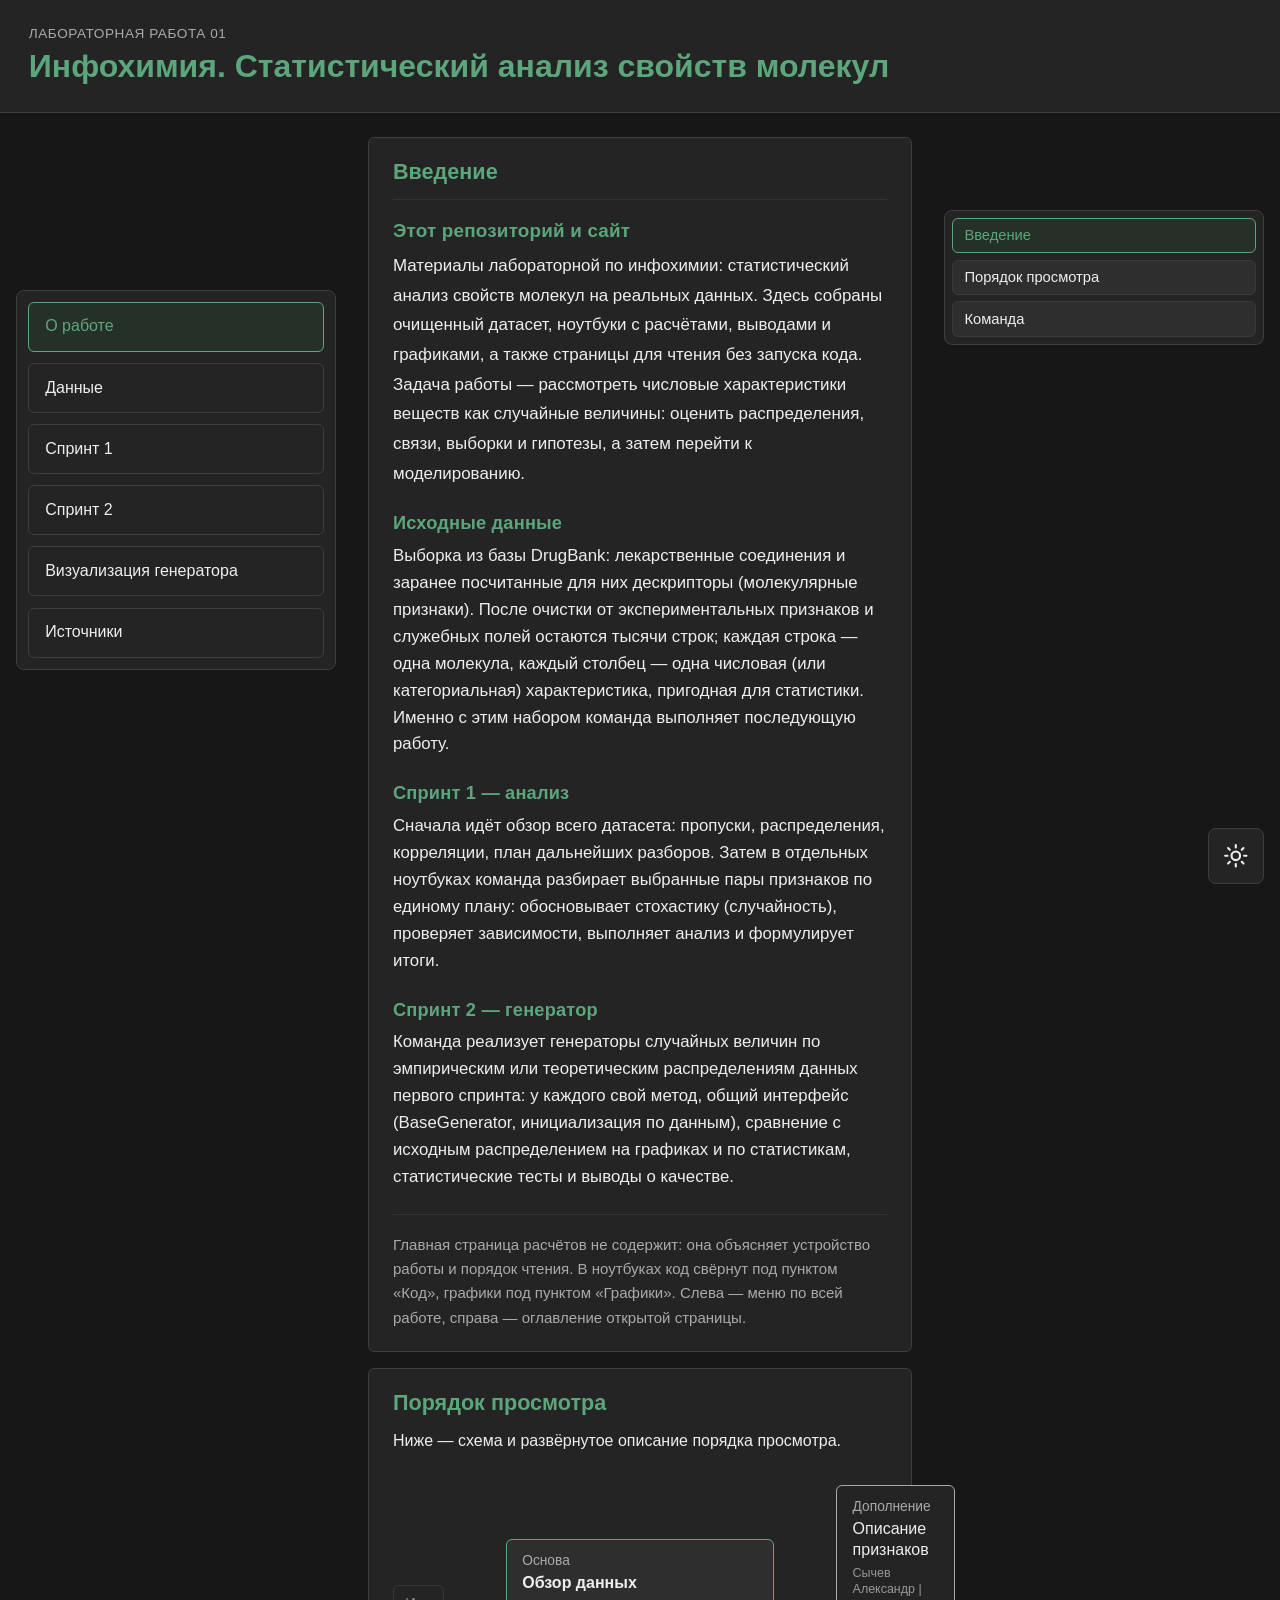
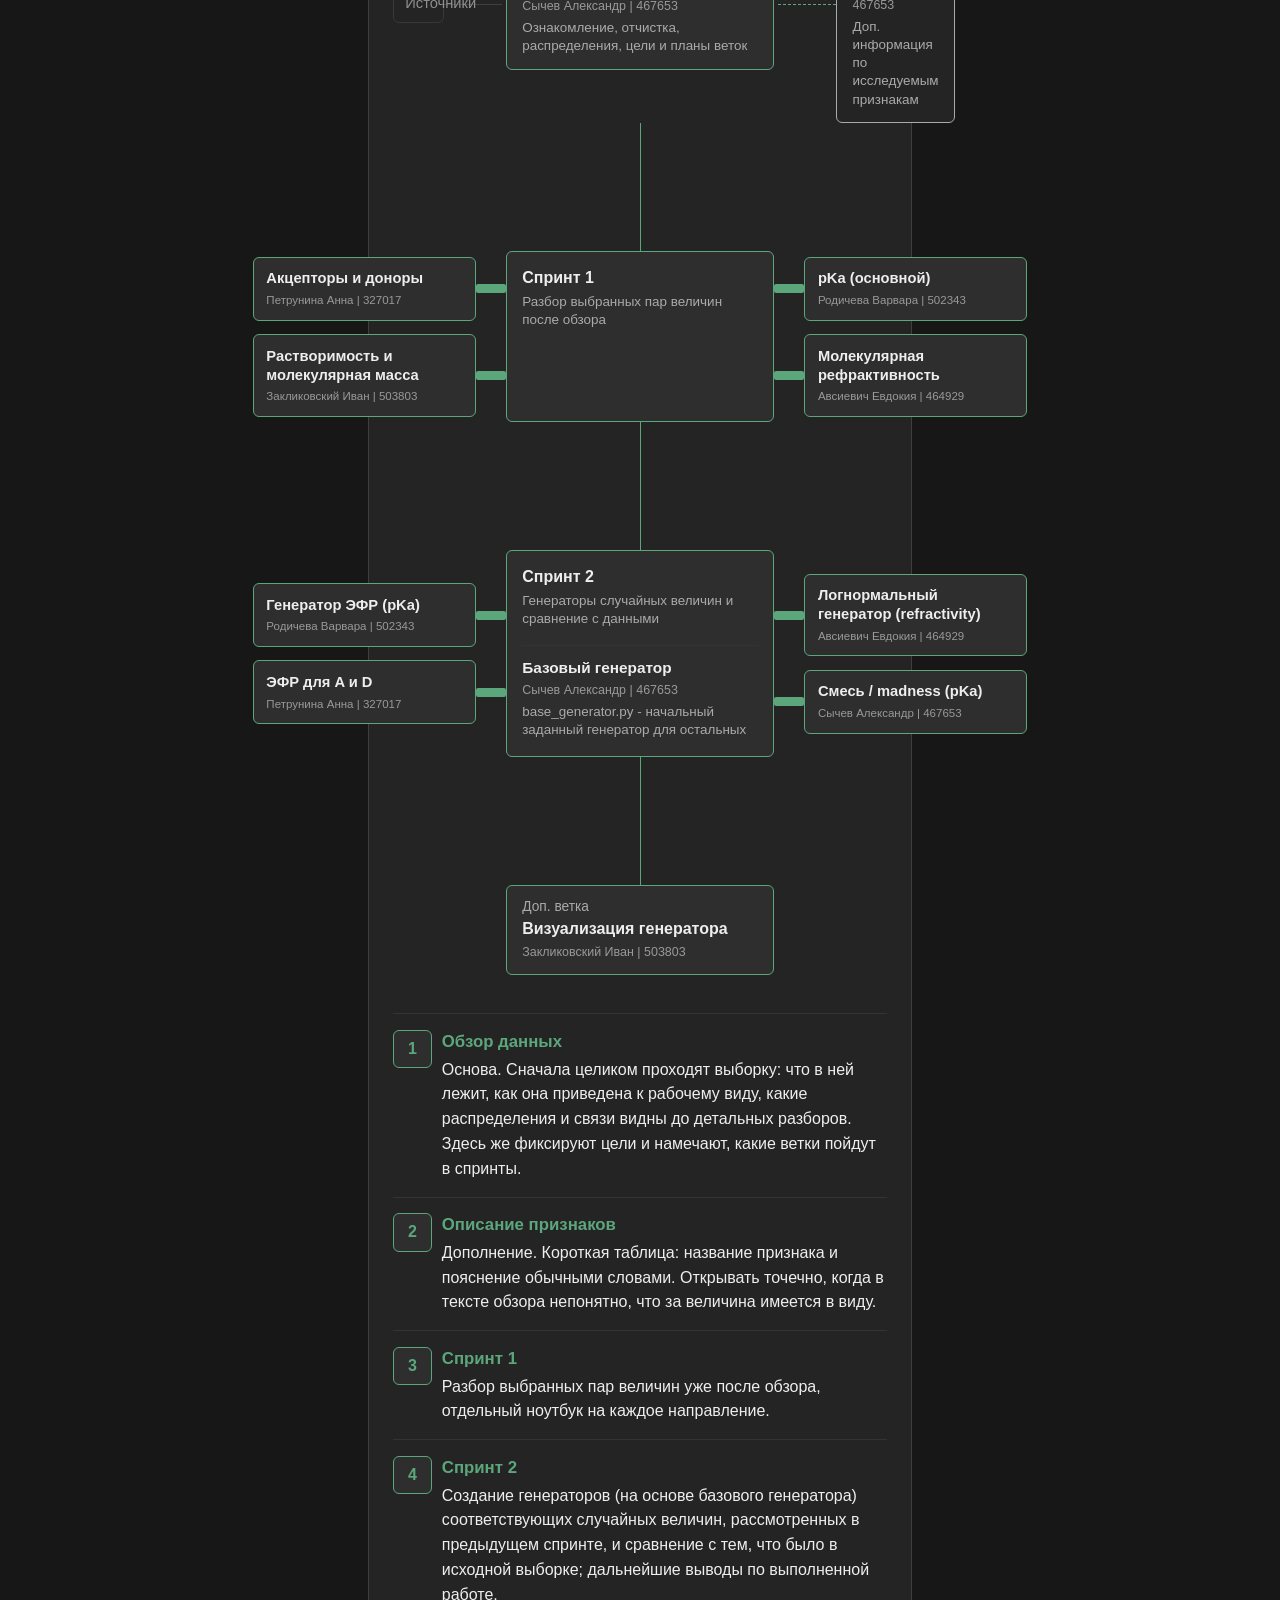
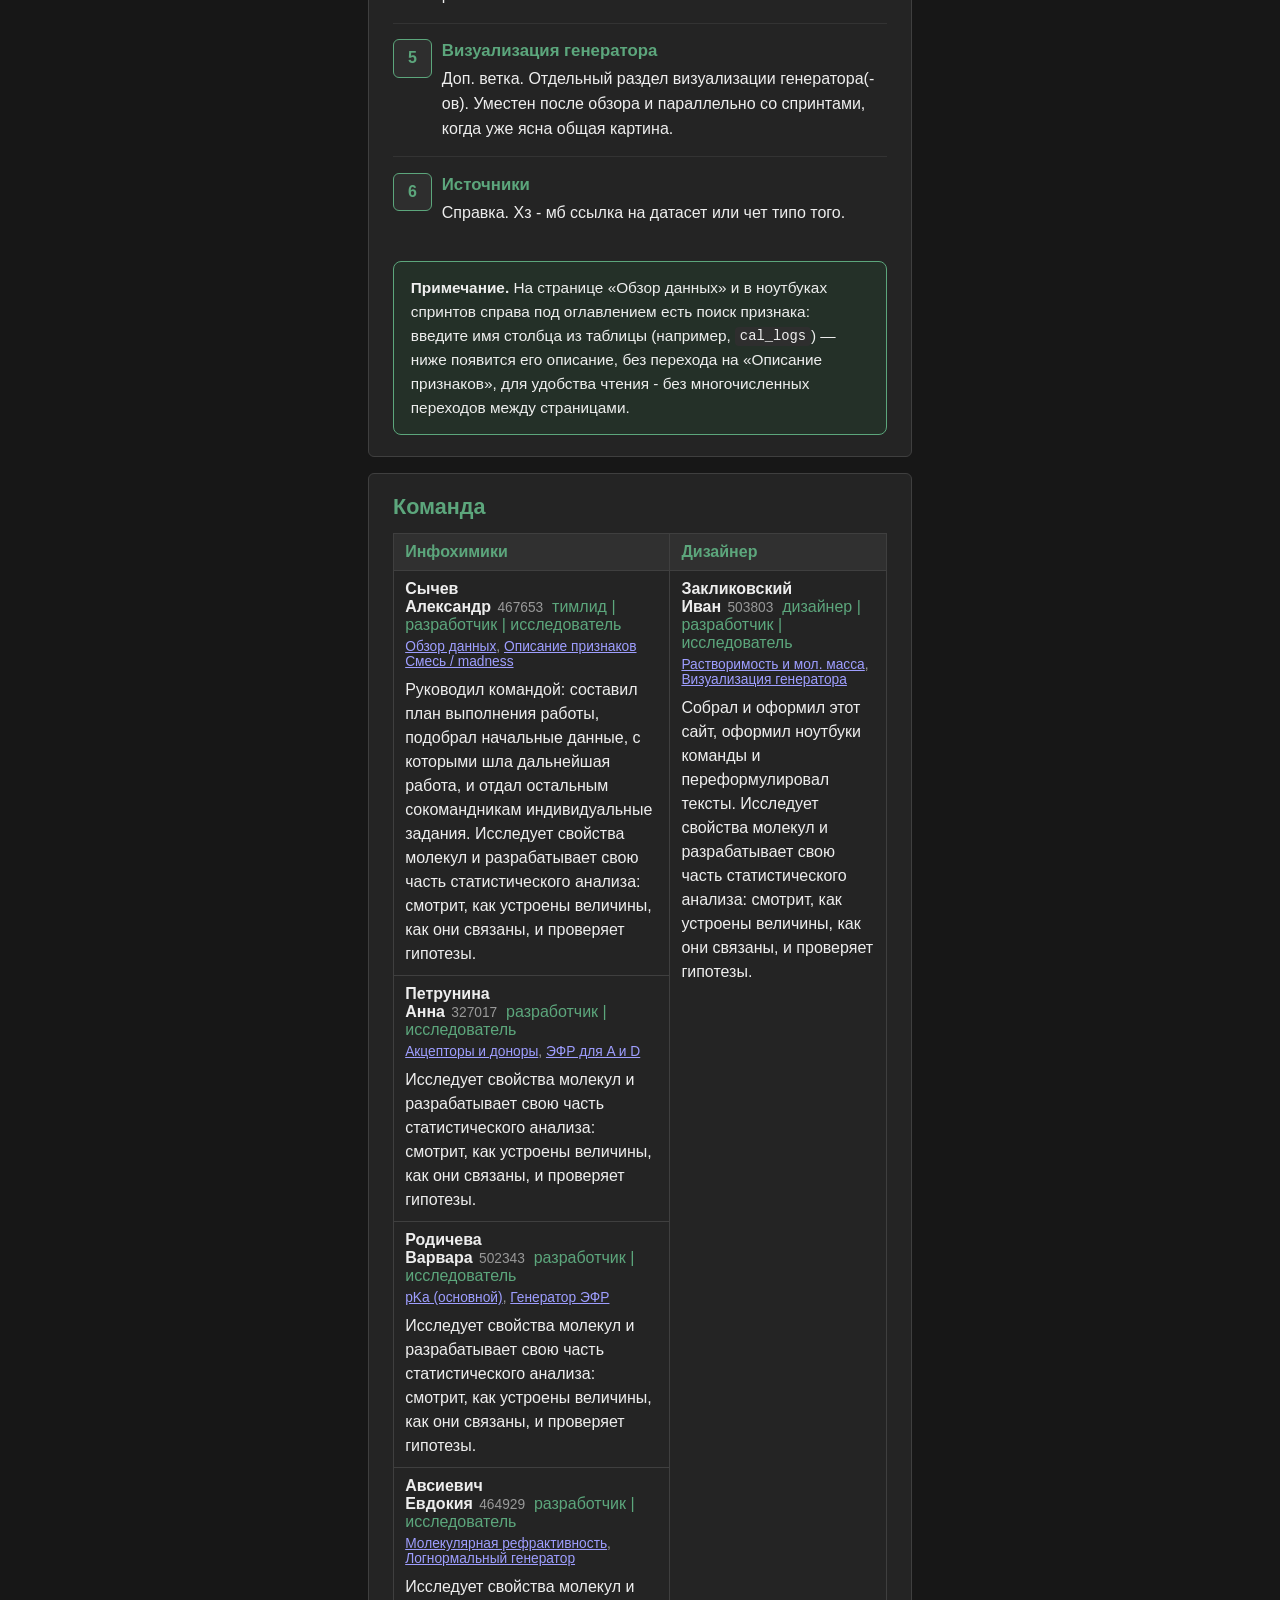
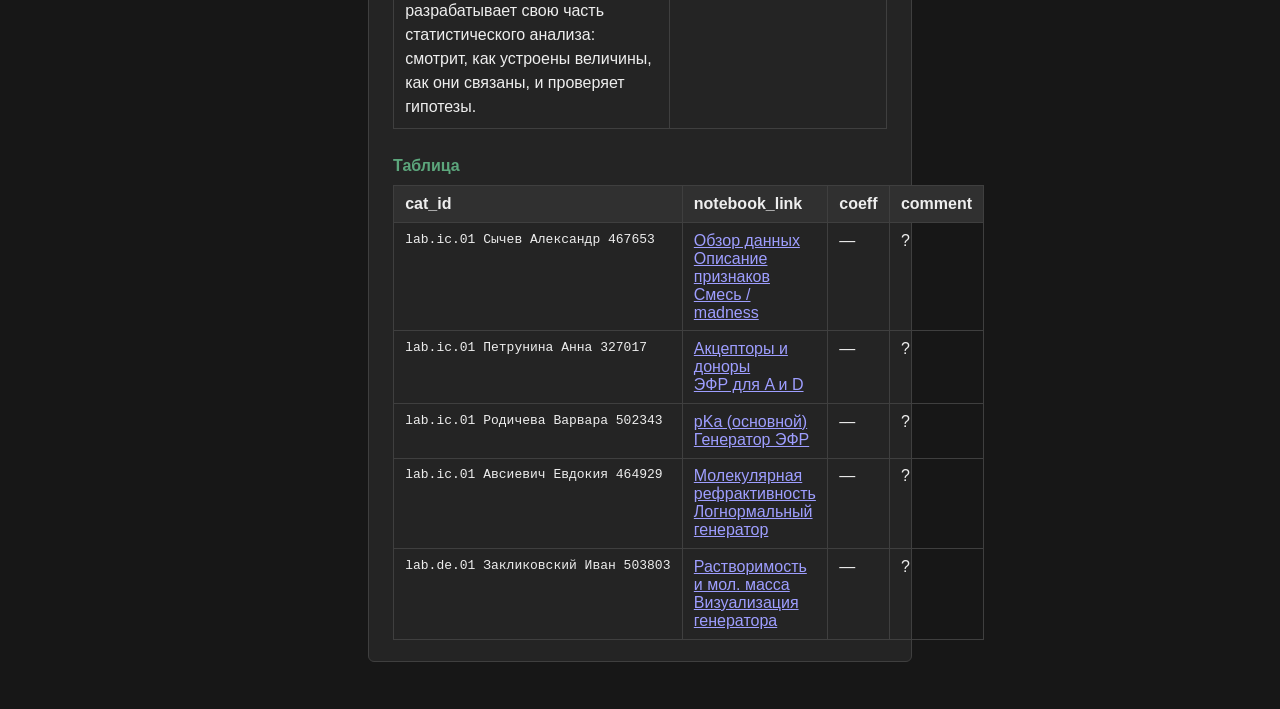
==== commit 026cd8d9: "все ноутбуки" ====
--- a/docs/index.html
+++ b/docs/index.html
@@ -30,18 +30,19 @@
     <div class="tree-v2-leaves tree-v2-leaves--left"><div class="tree-v2-leaf-row"><div class="scheme-card scheme-card--leaf"><strong>Акцепторы и доноры</strong><span class="scheme-author">Петрунина Анна | 327017</span></div><span class="tree-v2-hbar tree-v2-hbar--thick" aria-hidden="true"></span></div>
 <div class="tree-v2-leaf-row"><div class="scheme-card scheme-card--leaf"><strong>Растворимость и молекулярная масса</strong><span class="scheme-author">Закликовский Иван | 503803</span></div><span class="tree-v2-hbar tree-v2-hbar--thick" aria-hidden="true"></span></div></div>
     <div class="tree-v2-sprint-mid"><div class="scheme-card scheme-card--sprint scheme-card--sprint-wide"><strong>Спринт 1</strong><span class="scheme-note">Разбор выбранных пар величин после обзора</span></div></div>
-    <div class="tree-v2-leaves tree-v2-leaves--right"><div class="tree-v2-leaf-row"><span class="tree-v2-hbar tree-v2-hbar--thick" aria-hidden="true"></span><div class="scheme-card scheme-card--leaf scheme-card--leaf-tbd"><span class="scheme-kicker">Ноутбук</span><strong>—</strong></div></div>
-<div class="tree-v2-leaf-row"><span class="tree-v2-hbar tree-v2-hbar--thick" aria-hidden="true"></span><div class="scheme-card scheme-card--leaf scheme-card--leaf-tbd"><span class="scheme-kicker">Ноутбук</span><strong>—</strong></div></div></div>
+    <div class="tree-v2-leaves tree-v2-leaves--right"><div class="tree-v2-leaf-row"><span class="tree-v2-hbar tree-v2-hbar--thick" aria-hidden="true"></span><div class="scheme-card scheme-card--leaf"><strong>pKa (основной)</strong><span class="scheme-author">Родичева Варвара | 502343</span></div></div>
+<div class="tree-v2-leaf-row"><span class="tree-v2-hbar tree-v2-hbar--thick" aria-hidden="true"></span><div class="scheme-card scheme-card--leaf"><strong>Молекулярная рефрактивность</strong><span class="scheme-author">Авсиевич Евдокия | 464929</span></div></div></div>
   </div>
 </div>
 <span class="tree-v2-vbar tree-v2-vbar--thin tree-v2-vbar--trunk" aria-hidden="true"></span>
 
 <div class="tree-v2-sprint">
   <div class="tree-v2-sprint-row tree-v2-sprint-row--wide">
-    <div class="tree-v2-leaves tree-v2-leaves--left"><div class="tree-v2-leaf-row"><div class="scheme-card scheme-card--leaf scheme-card--leaf-tbd"><span class="scheme-kicker">Ноутбук</span><strong>—</strong></div><span class="tree-v2-hbar tree-v2-hbar--thick" aria-hidden="true"></span></div>
-<div class="tree-v2-leaf-row"><div class="scheme-card scheme-card--leaf scheme-card--leaf-tbd"><span class="scheme-kicker">Ноутбук</span><strong>—</strong></div><span class="tree-v2-hbar tree-v2-hbar--thick" aria-hidden="true"></span></div></div>
+    <div class="tree-v2-leaves tree-v2-leaves--left"><div class="tree-v2-leaf-row"><div class="scheme-card scheme-card--leaf"><strong>Генератор ЭФР (pKa)</strong><span class="scheme-author">Родичева Варвара | 502343</span></div><span class="tree-v2-hbar tree-v2-hbar--thick" aria-hidden="true"></span></div>
+<div class="tree-v2-leaf-row"><div class="scheme-card scheme-card--leaf"><strong>ЭФР для A и D</strong><span class="scheme-author">Петрунина Анна | 327017</span></div><span class="tree-v2-hbar tree-v2-hbar--thick" aria-hidden="true"></span></div></div>
     <div class="tree-v2-sprint-mid"><div class="scheme-card scheme-card--sprint scheme-card--sprint-wide"><strong>Спринт 2</strong><span class="scheme-note">Генераторы случайных величин и сравнение с данными</span><div class="scheme-sprint-extra"><strong>Базовый генератор</strong><span class="scheme-author">Сычев Александр | 467653</span><span class="scheme-note">base_generator.py - начальный заданный генератор для остальных</span></div></div></div>
-    <div class="tree-v2-leaves tree-v2-leaves--right"><div class="tree-v2-leaf-row"><span class="tree-v2-hbar tree-v2-hbar--thick" aria-hidden="true"></span><div class="scheme-card scheme-card--leaf scheme-card--leaf-tbd"><span class="scheme-kicker">Ноутбук</span><strong>—</strong></div></div></div>
+    <div class="tree-v2-leaves tree-v2-leaves--right"><div class="tree-v2-leaf-row"><span class="tree-v2-hbar tree-v2-hbar--thick" aria-hidden="true"></span><div class="scheme-card scheme-card--leaf"><strong>Логнормальный генератор (refractivity)</strong><span class="scheme-author">Авсиевич Евдокия | 464929</span></div></div>
+<div class="tree-v2-leaf-row"><span class="tree-v2-hbar tree-v2-hbar--thick" aria-hidden="true"></span><div class="scheme-card scheme-card--leaf"><strong>Смесь / madness (pKa)</strong><span class="scheme-author">Сычев Александр | 467653</span></div></div></div>
   </div>
 </div>
 <span class="tree-v2-vbar tree-v2-vbar--thin tree-v2-vbar--trunk" aria-hidden="true"></span>
@@ -86,33 +87,39 @@
 <tr>
 <td>
 <p class="who">Сычев Александр<span class="isu">467653</span><span class="roles">тимлид | разработчик | исследователь</span></p>
-<p class="files">Обзор данных, Описание признаков</p>
+<p class="files"><a href="https://github.com/Cbl41K/StatsLab1/blob/design/notebooks/data_review.ipynb">Обзор данных</a>,
+<a href="https://github.com/Cbl41K/StatsLab1/blob/design/content/opisanie-priznakov.html">Описание признаков</a><br>
+<a href="https://github.com/Cbl41K/StatsLab1/blob/design/notebooks/degenerating.ipynb">Смесь / madness</a></p>
 <p class="role">Руководил командой: составил план выполнения работы, подобрал начальные данные, с которыми шла дальнейшая работа, и отдал остальным сокомандникам индивидуальные задания. Исследует свойства молекул и разрабатывает свою часть статистического анализа: смотрит, как устроены величины, как они связаны, и проверяет гипотезы.</p>
 </td>
 <td rowspan="4">
 <p class="who">Закликовский Иван<span class="isu">503803</span><span class="roles">дизайнер | разработчик | исследователь</span></p>
-<p class="files">Растворимость и молекулярная масса</p>
+<p class="files"><a href="https://github.com/Cbl41K/StatsLab1/blob/design/notebooks/logs_mw_ktvd.ipynb">Растворимость и мол. масса</a>,
+<a href="https://github.com/Cbl41K/StatsLab1/blob/design/notebooks/generator_viz.ipynb">Визуализация генератора</a></p>
 <p class="role">Собрал и оформил этот сайт, оформил ноутбуки команды и переформулировал тексты. Исследует свойства молекул и разрабатывает свою часть статистического анализа: смотрит, как устроены величины, как они связаны, и проверяет гипотезы.</p>
 </td>
 </tr>
 <tr>
 <td>
 <p class="who">Петрунина Анна<span class="isu">327017</span><span class="roles">разработчик | исследователь</span></p>
-<p class="files">Акцепторы и доноры</p>
+<p class="files"><a href="https://github.com/Cbl41K/StatsLab1/blob/design/notebooks/hbond_simple.ipynb">Акцепторы и доноры</a>,
+<a href="https://github.com/Cbl41K/StatsLab1/blob/design/generators/generator.ipynb">ЭФР для A и D</a></p>
 <p class="role">Исследует свойства молекул и разрабатывает свою часть статистического анализа: смотрит, как устроены величины, как они связаны, и проверяет гипотезы.</p>
 </td>
 </tr>
 <tr>
 <td>
 <p class="who">Родичева Варвара<span class="isu">502343</span><span class="roles">разработчик | исследователь</span></p>
-<p class="files">&lt;пока нет&gt;</p>
+<p class="files"><a href="https://github.com/Cbl41K/StatsLab1/blob/design/notebooks/pka_basic_analysis.ipynb">pKa (основной)</a>,
+<a href="https://github.com/Cbl41K/StatsLab1/blob/design/notebooks/generator_ecdf.ipynb">Генератор ЭФР</a></p>
 <p class="role">Исследует свойства молекул и разрабатывает свою часть статистического анализа: смотрит, как устроены величины, как они связаны, и проверяет гипотезы.</p>
 </td>
 </tr>
 <tr>
 <td>
 <p class="who">Авсиевич Евдокия<span class="isu">464929</span><span class="roles">разработчик | исследователь</span></p>
-<p class="files">&lt;пока нет&gt;</p>
+<p class="files"><a href="https://github.com/Cbl41K/StatsLab1/blob/design/notebooks/cal_refractivity.ipynb">Молекулярная рефрактивность</a>,
+<a href="https://github.com/Cbl41K/StatsLab1/blob/design/generators/lognormal_generator_(1).ipynb">Логнормальный генератор</a></p>
 <p class="role">Исследует свойства молекул и разрабатывает свою часть статистического анализа: смотрит, как устроены величины, как они связаны, и проверяет гипотезы.</p>
 </td>
 </tr>
@@ -127,27 +134,27 @@
 <tbody>
 <tr>
 <td>lab.ic.01 Сычев Александр 467653</td>
-<td><a href="data_review.html">Обзор данных</a><br><a href="features.html">Описание признаков</a></td>
+<td><a href="https://github.com/Cbl41K/StatsLab1/blob/design/notebooks/data_review.ipynb">Обзор данных</a><br><a href="https://github.com/Cbl41K/StatsLab1/blob/design/content/opisanie-priznakov.html">Описание признаков</a><br><a href="https://github.com/Cbl41K/StatsLab1/blob/design/notebooks/degenerating.ipynb">Смесь / madness</a></td>
 <td>—</td><td>?</td>
 </tr>
 <tr>
 <td>lab.ic.01 Петрунина Анна 327017</td>
-<td><a href="hbond_simple.html">Акцепторы и доноры</a></td>
+<td><a href="https://github.com/Cbl41K/StatsLab1/blob/design/notebooks/hbond_simple.ipynb">Акцепторы и доноры</a><br><a href="https://github.com/Cbl41K/StatsLab1/blob/design/generators/generator.ipynb">ЭФР для A и D</a></td>
 <td>—</td><td>?</td>
 </tr>
 <tr>
 <td>lab.ic.01 Родичева Варвара 502343</td>
-<td>—</td>
+<td><a href="https://github.com/Cbl41K/StatsLab1/blob/design/notebooks/pka_basic_analysis.ipynb">pKa (основной)</a><br><a href="https://github.com/Cbl41K/StatsLab1/blob/design/notebooks/generator_ecdf.ipynb">Генератор ЭФР</a></td>
 <td>—</td><td>?</td>
 </tr>
 <tr>
 <td>lab.ic.01 Авсиевич Евдокия 464929</td>
-<td>—</td>
+<td><a href="https://github.com/Cbl41K/StatsLab1/blob/design/notebooks/cal_refractivity.ipynb">Молекулярная рефрактивность</a><br><a href="https://github.com/Cbl41K/StatsLab1/blob/design/generators/lognormal_generator_(1).ipynb">Логнормальный генератор</a></td>
 <td>—</td><td>?</td>
 </tr>
 <tr>
 <td>lab.de.01 Закликовский Иван 503803</td>
-<td><a href="logs_mw_ktvd.html">Растворимость и молекулярная масса</a><br><a href="generator_viz.html">Визуализация генератора</a></td>
+<td><a href="https://github.com/Cbl41K/StatsLab1/blob/design/notebooks/logs_mw_ktvd.ipynb">Растворимость и мол. масса</a><br><a href="https://github.com/Cbl41K/StatsLab1/blob/design/notebooks/generator_viz.ipynb">Визуализация генератора</a></td>
 <td>—</td><td>?</td>
 </tr>
 </tbody>
@@ -753,6 +760,45 @@
     margin-top: 0;
 }
 
+/* Подзаголовок сразу под заголовком — без линии только между соседними заголовками */
+body.jp-Notebook .jp-RenderedHTMLCommon h2:has(+ h3),
+body.jp-Notebook .jp-RenderedHTMLCommon h2:has(+ h4),
+body.jp-Notebook .jp-RenderedHTMLCommon h2:has(+ p:empty + h3),
+body.jp-Notebook .jp-RenderedHTMLCommon h2:has(+ p:empty + h4),
+body.jp-Notebook .jp-RenderedHTMLCommon h3:has(+ h3),
+body.jp-Notebook .jp-RenderedHTMLCommon h3:has(+ h4),
+body.jp-Notebook .jp-RenderedHTMLCommon h3:has(+ p:empty + h3),
+body.jp-Notebook .jp-RenderedHTMLCommon h3:has(+ p:empty + h4) {
+    border-bottom: none;
+    margin-bottom: 0.35rem;
+    padding-bottom: 0.1rem;
+}
+
+body.jp-Notebook .jp-RenderedHTMLCommon h2 + h3,
+body.jp-Notebook .jp-RenderedHTMLCommon h2 + h4,
+body.jp-Notebook .jp-RenderedHTMLCommon h2 + p:empty + h3,
+body.jp-Notebook .jp-RenderedHTMLCommon h2 + p:empty + h4,
+body.jp-Notebook .jp-RenderedHTMLCommon h3 + h3,
+body.jp-Notebook .jp-RenderedHTMLCommon h3 + h4,
+body.jp-Notebook .jp-RenderedHTMLCommon h3 + p:empty + h3,
+body.jp-Notebook .jp-RenderedHTMLCommon h3 + p:empty + h4 {
+    margin-top: 0.3rem;
+}
+
+/* Заголовок в конце ячейки и подзаголовок в следующей markdown-ячейке */
+body.jp-Notebook .jp-MarkdownCell:has(.jp-RenderedHTMLCommon > h2:last-child):has(+ .jp-MarkdownCell .jp-RenderedHTMLCommon > h3:first-child) .jp-RenderedHTMLCommon > h2:last-child,
+body.jp-Notebook .jp-MarkdownCell:has(.jp-RenderedHTMLCommon > h2:last-child):has(+ .jp-MarkdownCell .jp-RenderedHTMLCommon > h4:first-child) .jp-RenderedHTMLCommon > h2:last-child,
+body.jp-Notebook .jp-MarkdownCell:has(.jp-RenderedHTMLCommon > h3:last-child):has(+ .jp-MarkdownCell .jp-RenderedHTMLCommon > h3:first-child) .jp-RenderedHTMLCommon > h3:last-child,
+body.jp-Notebook .jp-MarkdownCell:has(.jp-RenderedHTMLCommon > h3:last-child):has(+ .jp-MarkdownCell .jp-RenderedHTMLCommon > h4:first-child) .jp-RenderedHTMLCommon > h3:last-child {
+    border-bottom: none;
+    margin-bottom: 0.35rem;
+    padding-bottom: 0.1rem;
+}
+
+body.jp-Notebook .jp-RenderedHTMLCommon hr {
+    display: none;
+}
+
 body.jp-Notebook .research-outline {
     margin-top: 0.35rem;
 }
@@ -1230,7 +1276,7 @@
 }
 
 </style>
-<script>window.PAGE_CHROME = {"kicker": "Лабораторная работа 01", "title": "Инфохимия. Статистический анализ свойств молекул", "sidebar": "<div class=\"sidebar-box\">\n<a href=\"index.html\">О работе</a>\n<details class=\"sidebar-nav-section\" open><summary>Данные</summary>\n<div class=\"sidebar-nav-panel\">\n<a class=\"notebook-link\" href=\"data_review.html\">Обзор данных<span class=\"byline\">Сычев Александр | 467653</span></a>\n<a class=\"notebook-link\" href=\"features.html\">Описание признаков<span class=\"byline\">Сычев Александр | 467653</span></a>\n</div></details>\n<details class=\"sidebar-nav-section\" open><summary>Спринт 1</summary>\n<div class=\"sidebar-nav-panel\">\n<a class=\"notebook-link\" href=\"hbond_simple.html\">Акцепторы и доноры<span class=\"byline\">Петрунина Анна | 327017</span></a>\n<a class=\"notebook-link\" href=\"logs_mw_ktvd.html\">Растворимость и молекулярная масса<span class=\"byline\">Закликовский Иван | 503803</span></a>\n</div></details>\n<details class=\"sidebar-nav-section\" open><summary>Спринт 2</summary>\n<div class=\"sidebar-nav-panel\">\n<p class=\"empty\">Ноутбуков пока нет</p>\n</div></details>\n<a class=\"byline-reveal\" href=\"generator_viz.html\">Визуализация генератора<span class=\"byline\">Закликовский Иван | 503803</span></a>\n<a href=\"materials.html\">Источники</a>\n</div>", "sections": [{"title": "Введение", "href": "#vvedenie"}, {"title": "Порядок просмотра", "href": "#poryadok"}, {"title": "Команда", "href": "#komanda"}], "featureLookup": false, "featureGlossary": {}};</script><script>
+<script>window.PAGE_CHROME = {"kicker": "Лабораторная работа 01", "title": "Инфохимия. Статистический анализ свойств молекул", "sidebar": "<div class=\"sidebar-box\">\n<a href=\"index.html\">О работе</a>\n<details class=\"sidebar-nav-section\" open><summary>Данные</summary>\n<div class=\"sidebar-nav-panel\">\n<a class=\"notebook-link\" href=\"data_review.html\">Обзор данных<span class=\"byline\">Сычев Александр | 467653</span></a>\n<a class=\"notebook-link\" href=\"features.html\">Описание признаков<span class=\"byline\">Сычев Александр | 467653</span></a>\n</div></details>\n<details class=\"sidebar-nav-section\" open><summary>Спринт 1</summary>\n<div class=\"sidebar-nav-panel\">\n<a class=\"notebook-link\" href=\"hbond_simple.html\">Акцепторы и доноры<span class=\"byline\">Петрунина Анна | 327017</span></a>\n<a class=\"notebook-link\" href=\"logs_mw_ktvd.html\">Растворимость и молекулярная масса<span class=\"byline\">Закликовский Иван | 503803</span></a>\n<a class=\"notebook-link\" href=\"pka_basic_analysis.html\">pKa (основной)<span class=\"byline\">Родичева Варвара | 502343</span></a>\n<a class=\"notebook-link\" href=\"cal_refractivity.html\">Молекулярная рефрактивность<span class=\"byline\">Авсиевич Евдокия | 464929</span></a>\n</div></details>\n<details class=\"sidebar-nav-section\" open><summary>Спринт 2</summary>\n<div class=\"sidebar-nav-panel\">\n<a class=\"notebook-link\" href=\"generator_ecdf.html\">Генератор ЭФР (pKa)<span class=\"byline\">Родичева Варвара | 502343</span></a>\n<a class=\"notebook-link\" href=\"generator_empirical.html\">ЭФР для A и D<span class=\"byline\">Петрунина Анна | 327017</span></a>\n<a class=\"notebook-link\" href=\"lognormal_generator.html\">Логнормальный генератор (refractivity)<span class=\"byline\">Авсиевич Евдокия | 464929</span></a>\n<a class=\"notebook-link\" href=\"degenerating.html\">Смесь / madness (pKa)<span class=\"byline\">Сычев Александр | 467653</span></a>\n</div></details>\n<a class=\"byline-reveal\" href=\"generator_viz.html\">Визуализация генератора<span class=\"byline\">Закликовский Иван | 503803</span></a>\n<a href=\"materials.html\">Источники</a>\n</div>", "sections": [{"title": "Введение", "href": "#vvedenie"}, {"title": "Порядок просмотра", "href": "#poryadok"}, {"title": "Команда", "href": "#komanda"}], "featureLookup": false, "featureGlossary": {}};</script><script>
 document.addEventListener("DOMContentLoaded", function () {
     var page = window.PAGE_CHROME;
     var bar = document.createElement("div");
@@ -1430,6 +1476,10 @@
             var link = document.createElement("a");
             link.href = section.href;
             link.textContent = section.title;
+            if (section.level && section.level > 2) {
+                link.style.paddingLeft = (section.level - 2) * 0.65 + "rem";
+                link.style.fontSize = section.level >= 4 ? "0.92em" : "";
+            }
             scroll.appendChild(link);
         });
 
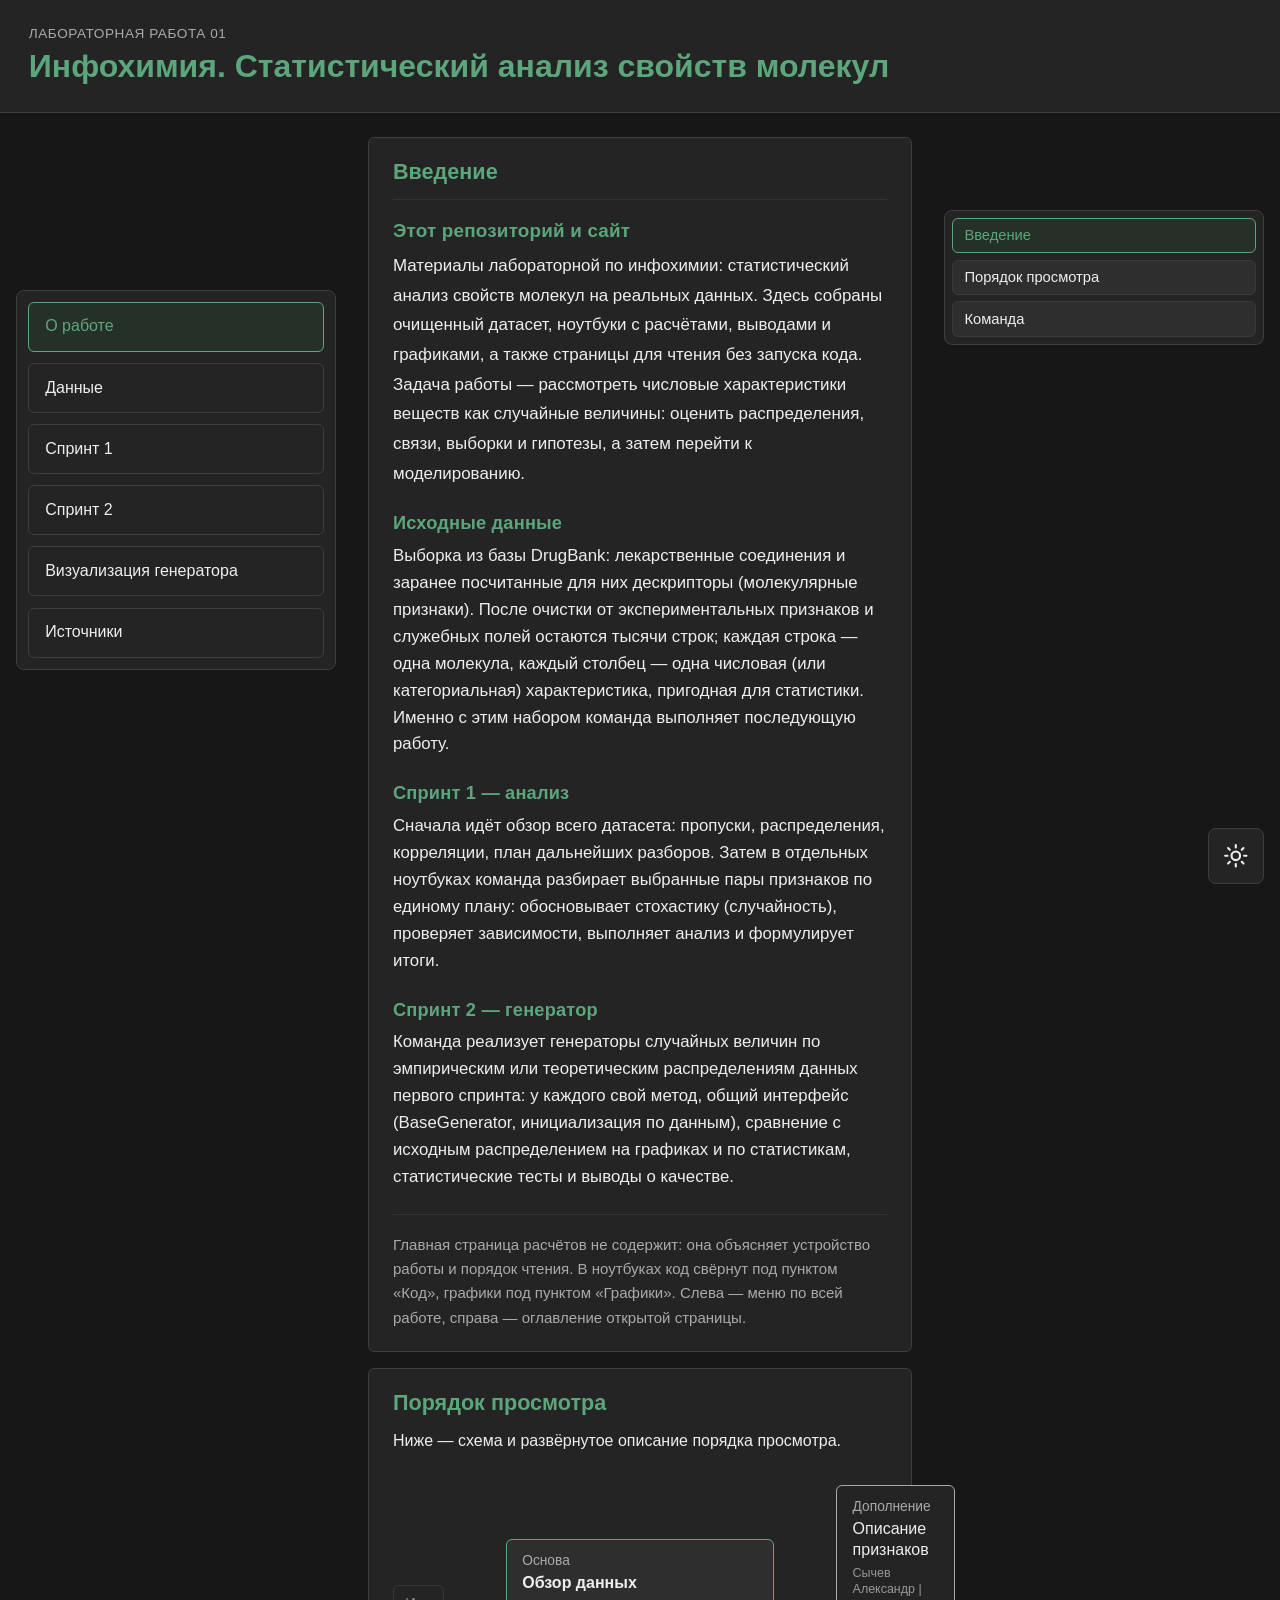
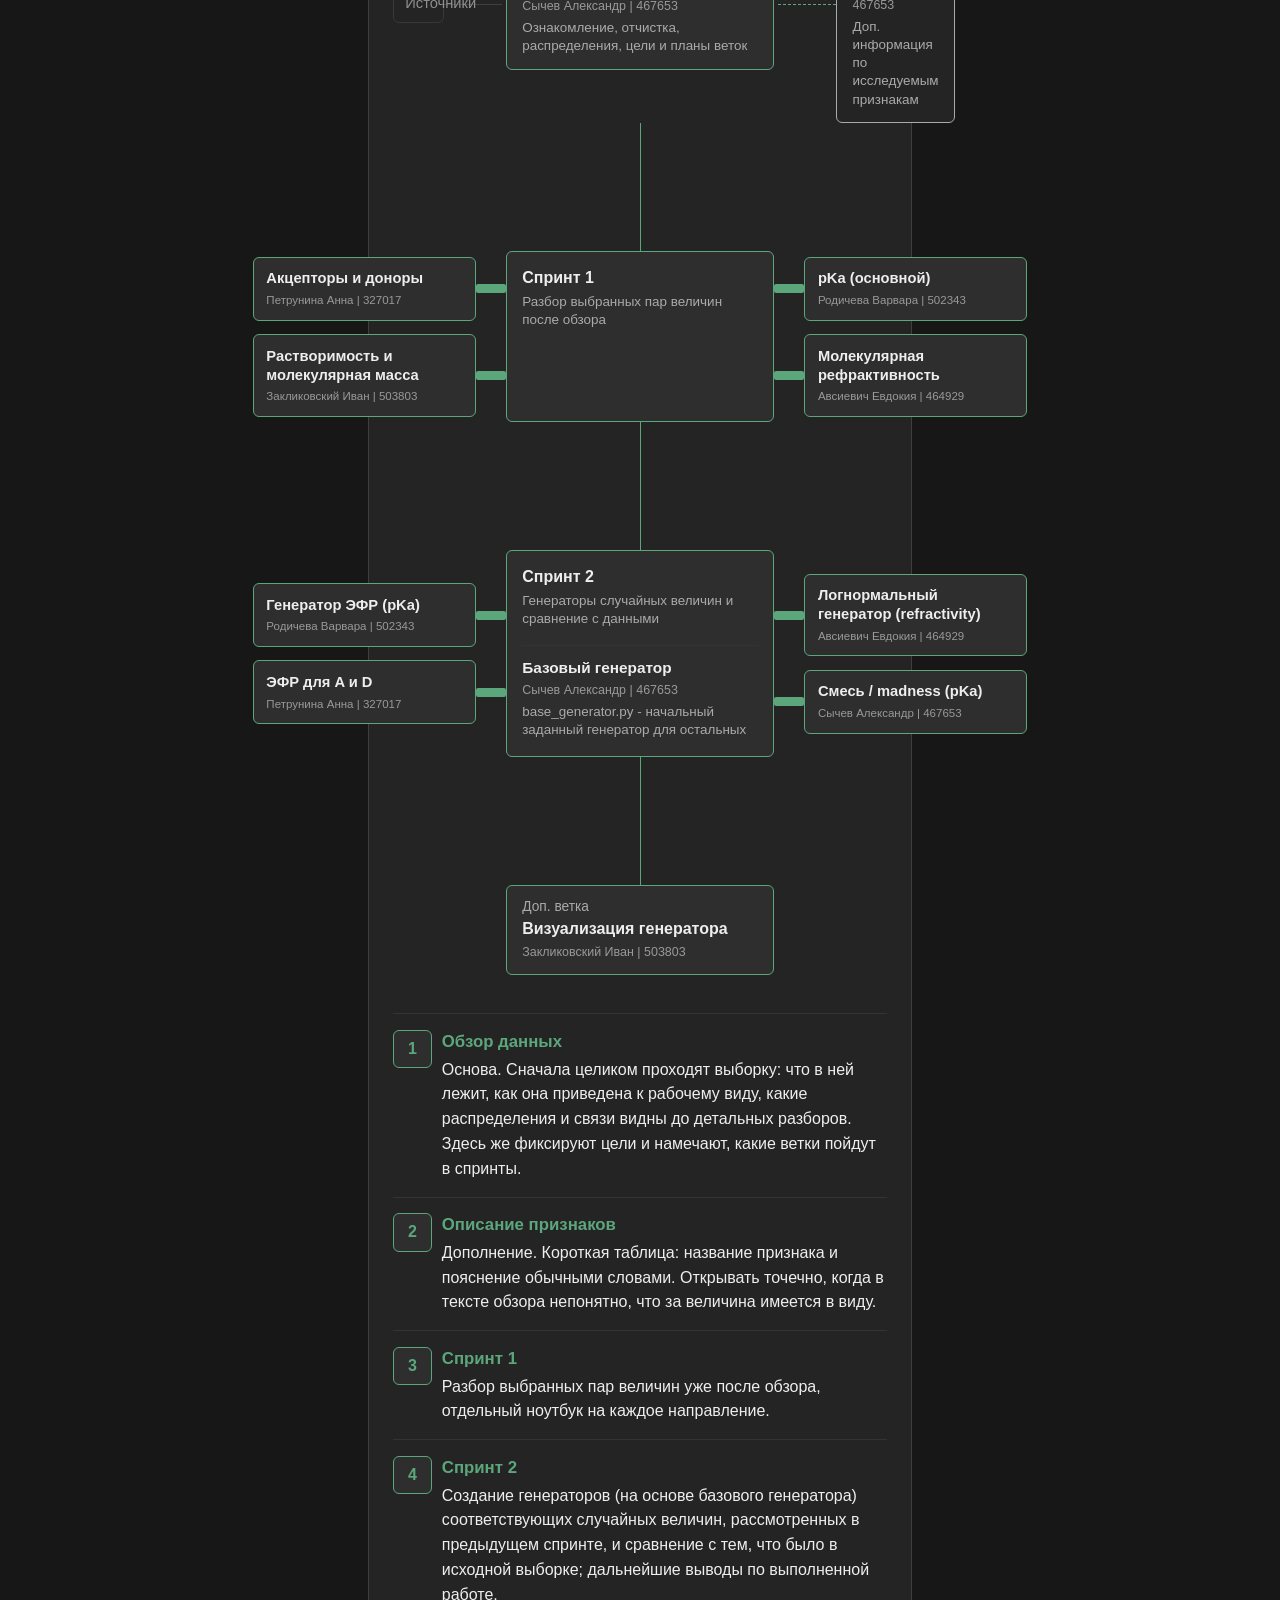
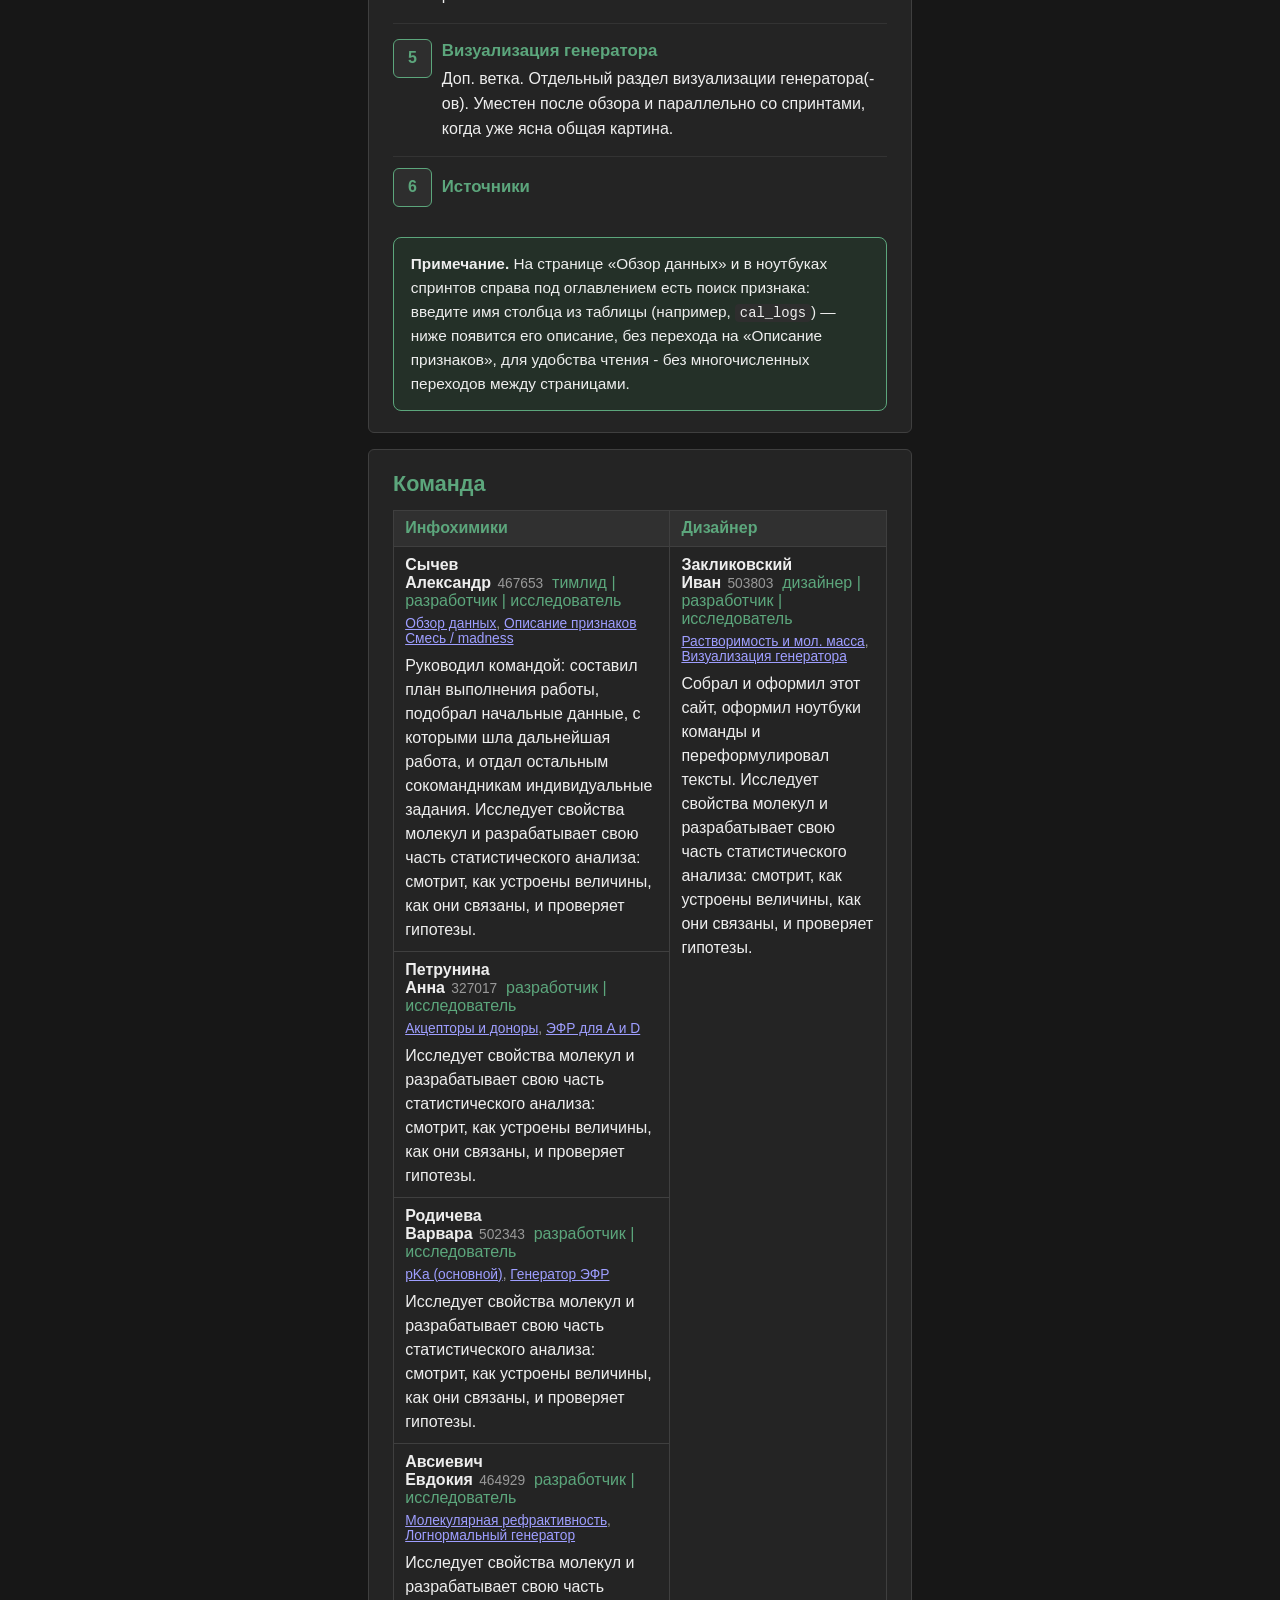
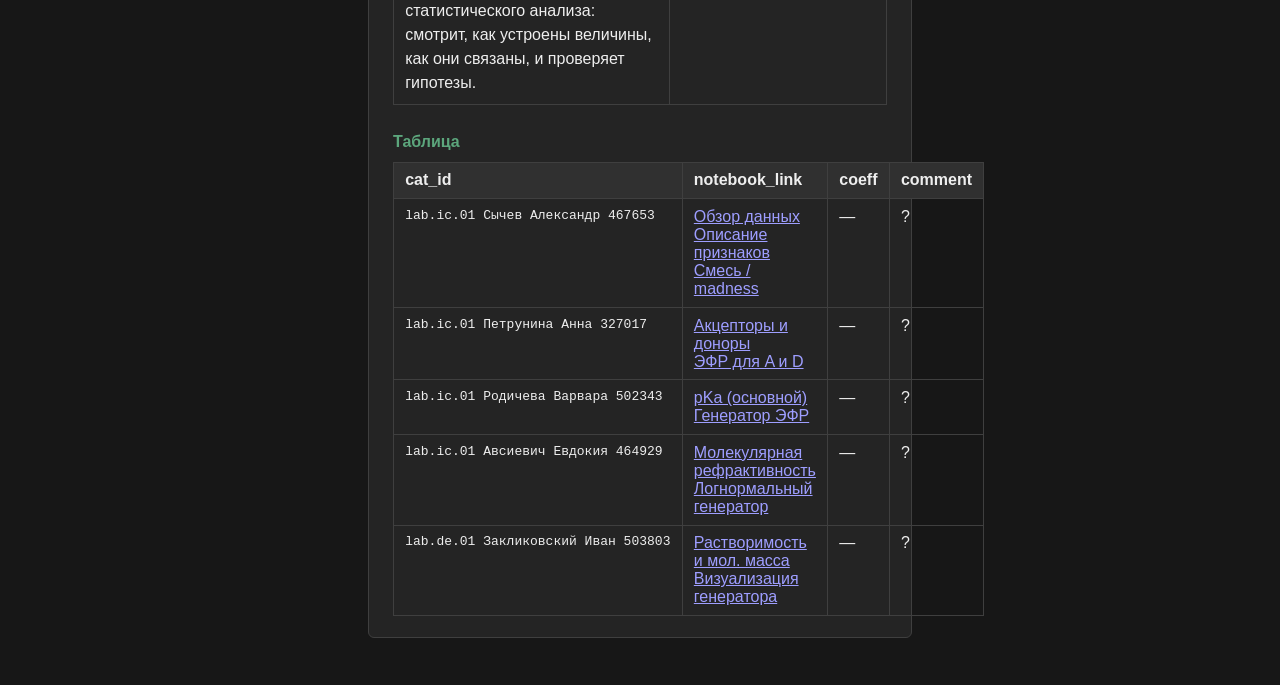
==== commit 071290aa: "Источники: DrugBank; пункт 6 в маршруте без подписи" ====
--- a/docs/index.html
+++ b/docs/index.html
@@ -71,9 +71,8 @@
 <h3>Визуализация генератора</h3>
 <p>Доп. ветка. Отдельный раздел визуализации генератора(-ов). Уместен после обзора и параллельно со спринтами, когда уже ясна общая картина.</p>
 </div></li>
-<li><div>
+<li class="route-item--title-only"><div>
 <h3>Источники</h3>
-<p>Справка. Хз - мб ссылка на датасет или чет типо того.</p>
 </div></li>
 </ol>
 
@@ -701,6 +700,8 @@
 .route > li { display: grid; grid-template-columns: 2.3rem 1fr; gap: 0.75rem; padding: 0.95rem 0; border-top: 1px solid var(--line-soft); }
 .route > li::before { counter-increment: stop; content: counter(stop); width: 2.3rem; height: 2.3rem; display: flex; align-items: center; justify-content: center; border: 1px solid var(--line); border-radius: 6px; background: var(--surface-2); font-weight: 600; }
 .route h3 { margin: 0.15rem 0 0.35rem; font-size: 1.05rem; }
+.route > li.route-item--title-only { align-items: center; padding: 0.65rem 0; }
+.route > li.route-item--title-only h3 { margin: 0; }
 .route p { margin: 0; line-height: 1.55; }
 .route p.route-sub { margin-top: 0.55rem; color: var(--muted); font-size: 0.98rem; }
 .route-feature-hint {
@@ -1349,12 +1350,13 @@
     document.body.appendChild(bar);
     document.body.appendChild(layout);
 
-    function foldBlock(node, label) {
+    function foldBlock(node, label, openByDefault) {
         var details = document.createElement("details");
         var summary = document.createElement("summary");
 
         details.className = "code-fold";
         summary.textContent = label;
+        if (openByDefault) details.open = true;
         node.parentNode.insertBefore(details, node);
         details.appendChild(summary);
         details.appendChild(node);
@@ -1365,7 +1367,7 @@
     });
 
     document.querySelectorAll(".jp-RenderedImage").forEach(function (image) {
-        foldBlock(image, "График");
+        foldBlock(image, "График", true);
     });
 
     document.querySelectorAll(".jp-RenderedHTML table.dataframe").forEach(function (table) {
